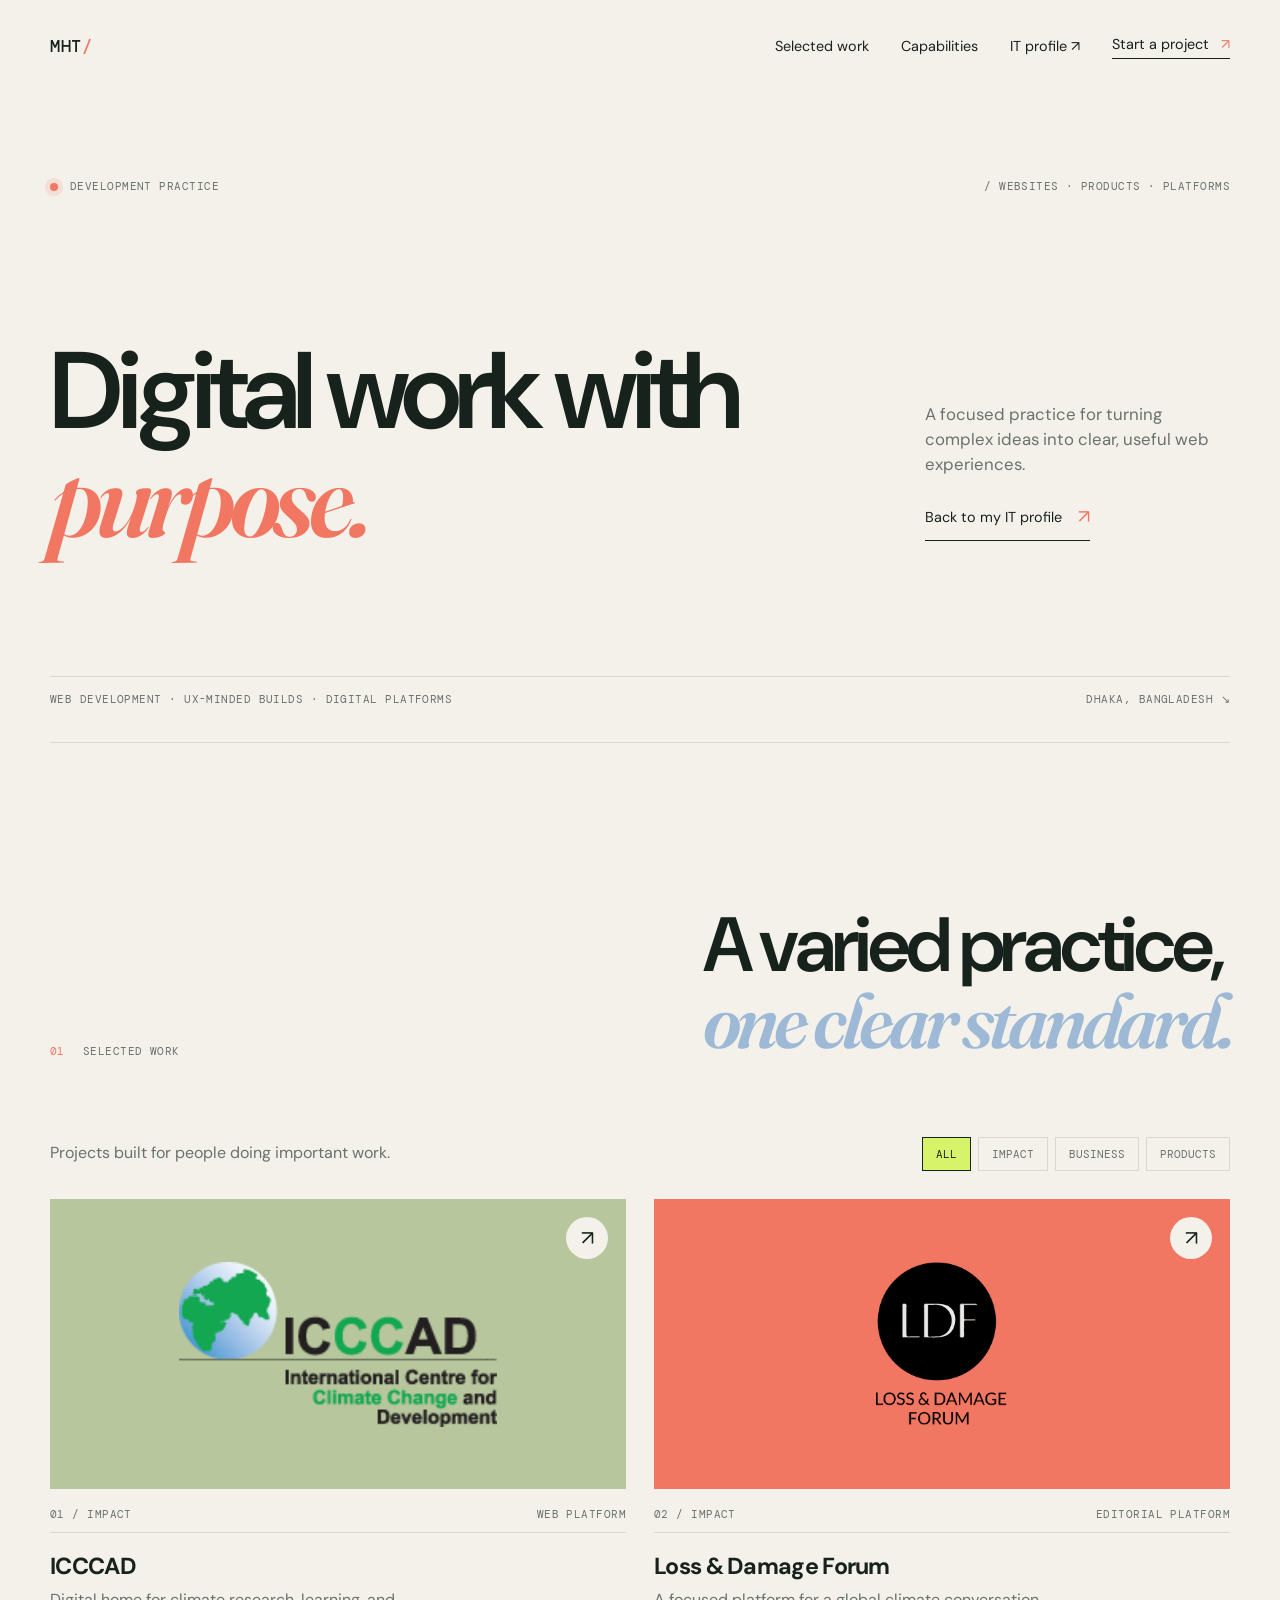
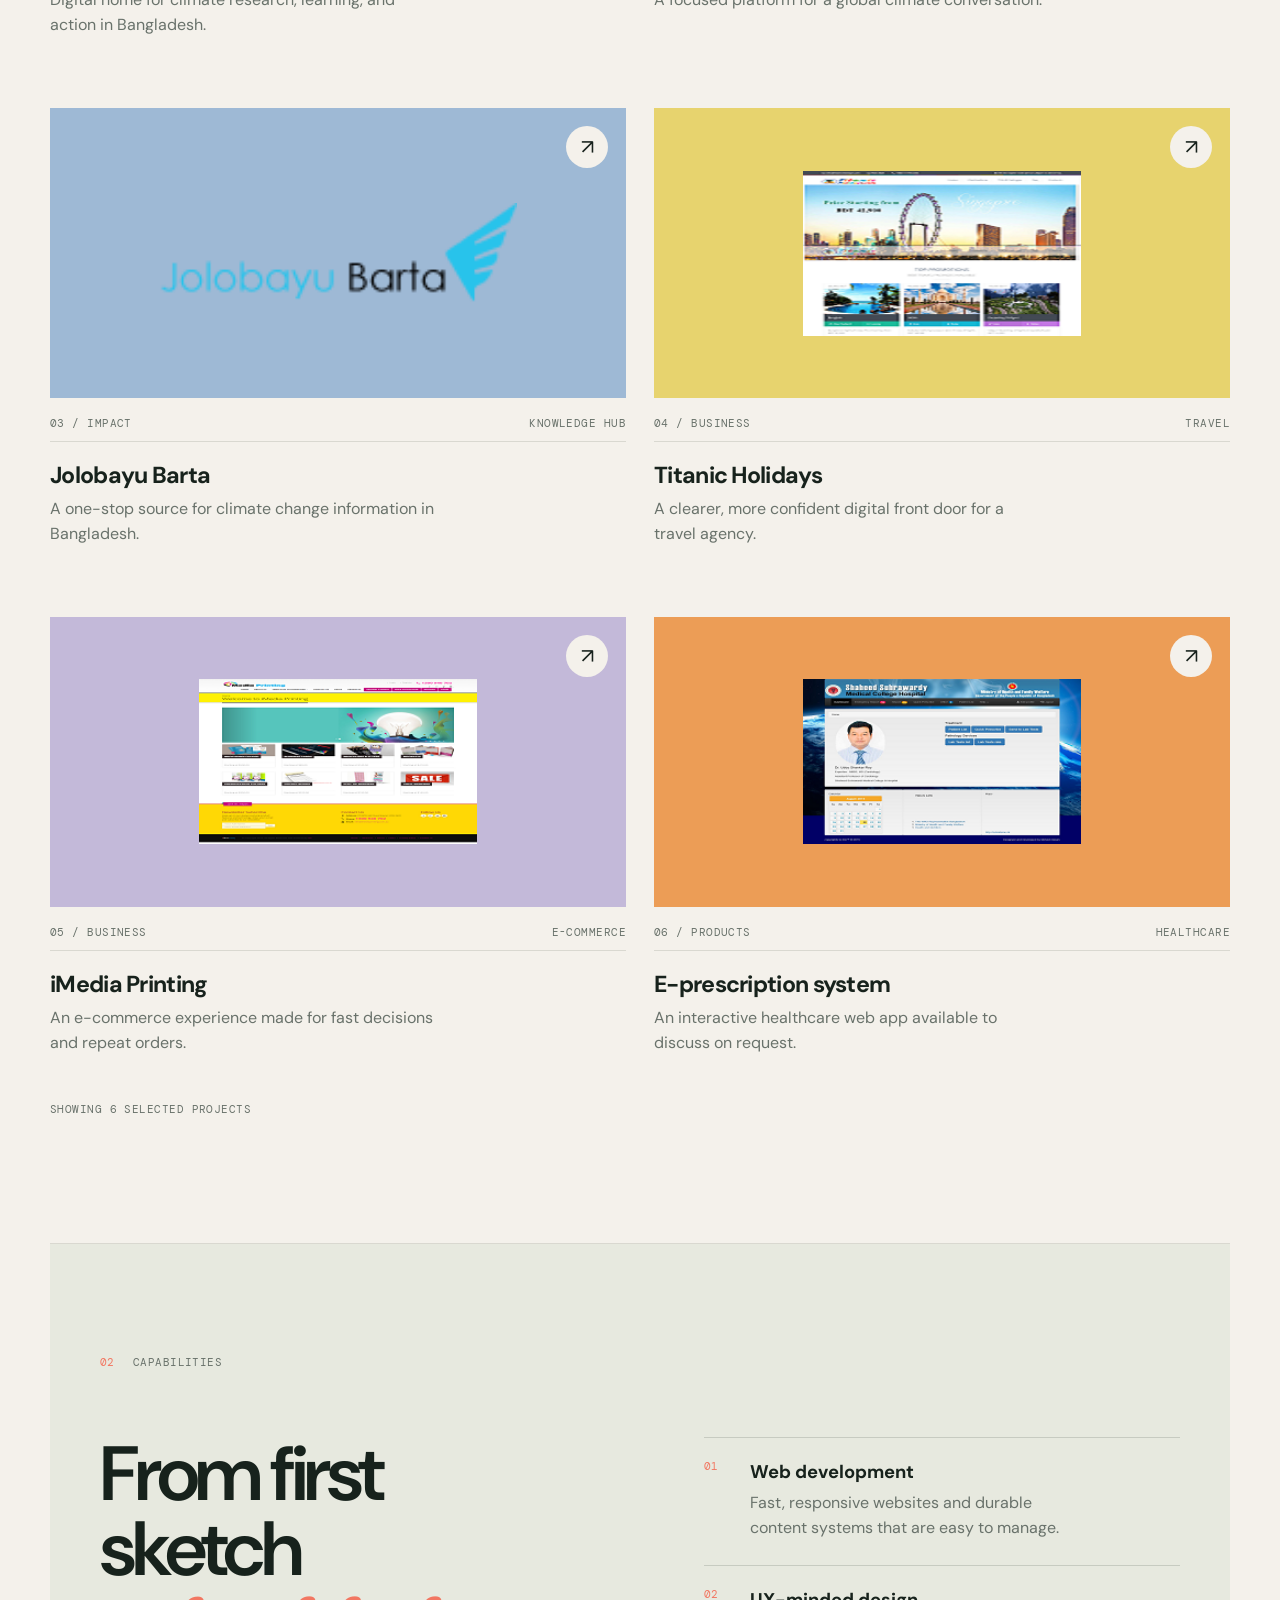
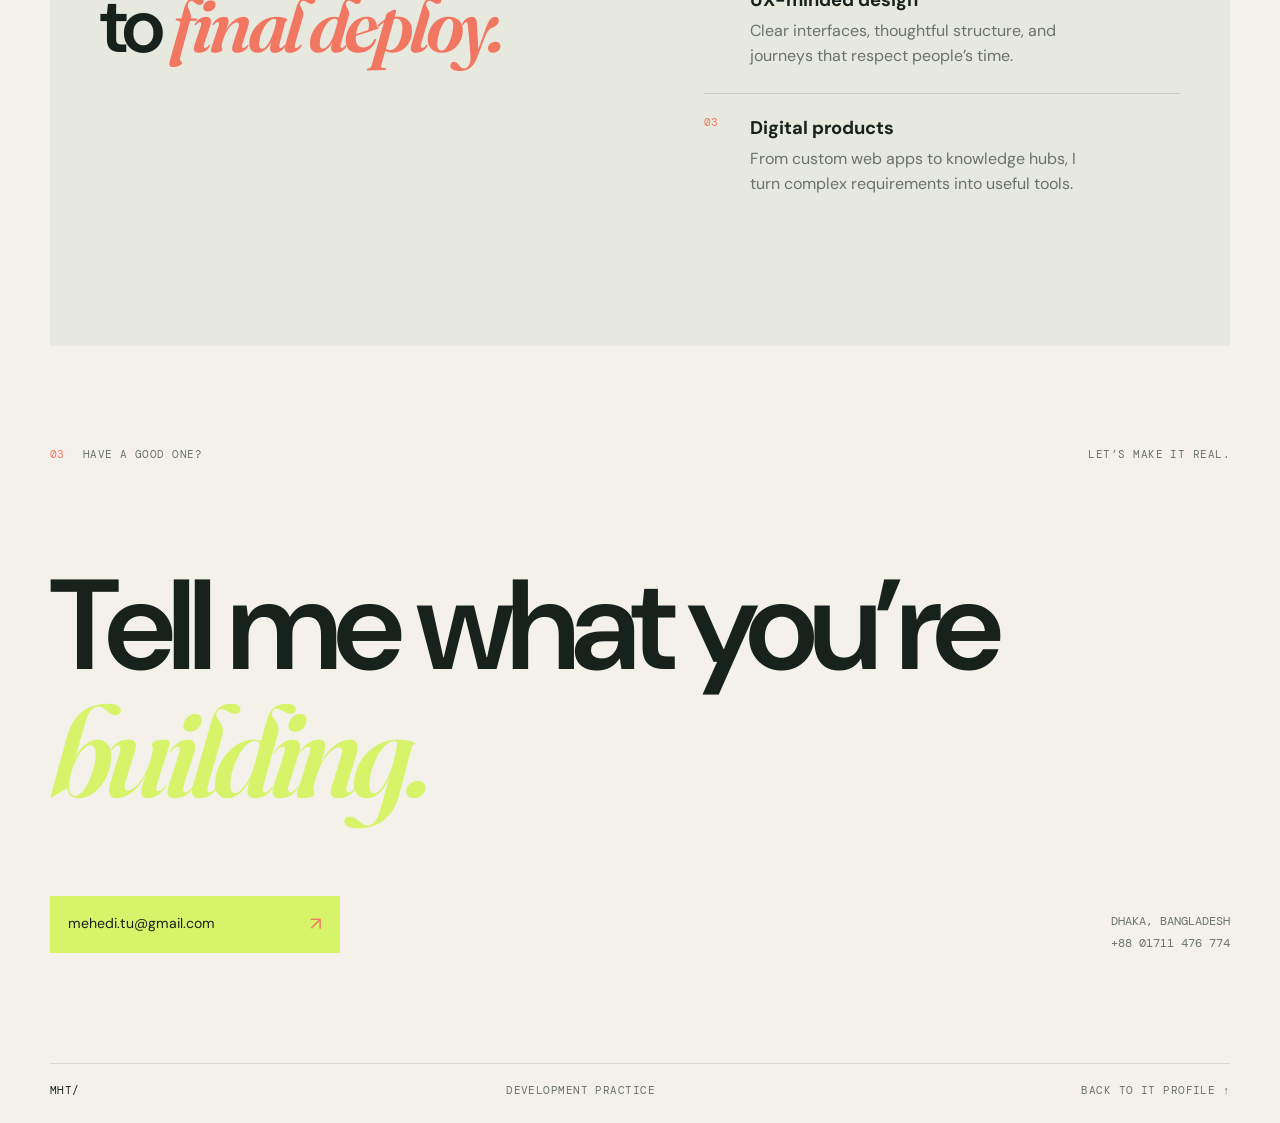
==== dev/index.html @ 6ed0f149 "site updated" ====
<!doctype html>
<html lang="en">
<head>
  <meta charset="utf-8">
  <meta name="viewport" content="width=device-width, initial-scale=1">
  <meta name="description" content="Mehedi Hasan Tuhin's development practice: websites, digital products, and web platforms.">
  <title>Development Practice | Mehedi Hasan Tuhin</title>
  <link rel="preconnect" href="https://fonts.googleapis.com">
  <link rel="preconnect" href="https://fonts.gstatic.com" crossorigin>
  <link href="https://fonts.googleapis.com/css2?family=DM+Mono:wght@400;500&family=DM+Sans:wght@400;500;700&family=Fraunces:opsz,wght@9..144,600;9..144,700&display=swap" rel="stylesheet">
  <link rel="stylesheet" href="../css/style.css">
</head>
<body>
  <header class="site-header">
    <a class="brand" href="../" aria-label="Back to Mehedi Hasan Tuhin home">MHT<span>/</span></a>
    <button class="menu-toggle" type="button" aria-expanded="false" aria-controls="site-nav"><span class="menu-toggle-label">Menu</span><span class="menu-icon" aria-hidden="true"><i></i><i></i></span></button>
    <nav class="site-nav" id="site-nav" aria-label="Development navigation"><a href="#work">Selected work</a><a href="#services">Capabilities</a><a href="../">IT profile <span aria-hidden="true">↗</span></a><a class="nav-contact" href="#contact">Start a project <span aria-hidden="true">↗</span></a></nav>
  </header>
  <main id="top">
    <section class="hero section-shell" aria-labelledby="hero-title"><div class="hero-kicker"><span class="pulse"></span> Development practice <span class="mono">/ websites · products · platforms</span></div><div class="hero-grid"><h1 id="hero-title">Digital work with <em>purpose.</em></h1><div class="hero-aside"><p>A focused practice for turning complex ideas into clear, useful web experiences.</p><a class="text-link" href="../">Back to my IT profile <span aria-hidden="true">↗</span></a></div></div><div class="hero-footer"><p>Web development · UX-minded builds · Digital platforms</p><p class="mono">Dhaka, Bangladesh <span aria-hidden="true">↘</span></p></div></section>
    <section class="work section-shell" id="work" aria-labelledby="work-title"><div class="section-heading"><div class="section-label"><span>01</span> Selected work</div><h2 id="work-title">A varied practice,<br><em>one clear standard.</em></h2></div><div class="work-toolbar" aria-label="Filter projects"><p>Projects built for people doing important work.</p><div class="filter-list" role="group" aria-label="Project categories"><button class="filter-button is-active" type="button" data-filter="all">All</button><button class="filter-button" type="button" data-filter="impact">Impact</button><button class="filter-button" type="button" data-filter="business">Business</button><button class="filter-button" type="button" data-filter="product">Products</button></div></div><div class="project-grid">
      <article class="project-card" data-category="impact"><a class="project-image image-sage" href="http://www.icccad.net" target="_blank" rel="noreferrer"><img src="../images/portfolio/ICCCAD.png" alt="ICCCAD logo"><span class="project-arrow" aria-hidden="true">↗</span></a><div class="project-meta"><span>01 / Impact</span><span>Web platform</span></div><h3>ICCCAD</h3><p>Digital home for climate research, learning, and action in Bangladesh.</p></article>
      <article class="project-card" data-category="impact"><a class="project-image image-coral" href="http://lossanddamageforum.org/" target="_blank" rel="noreferrer"><img src="../images/portfolio/lnd-Initials-Logo-s.png" alt="Loss and Damage Forum logo"><span class="project-arrow" aria-hidden="true">↗</span></a><div class="project-meta"><span>02 / Impact</span><span>Editorial platform</span></div><h3>Loss &amp; Damage Forum</h3><p>A focused platform for a global climate conversation.</p></article>
      <article class="project-card" data-category="impact"><a class="project-image image-blue" href="http://jbarta.icccad.net" target="_blank" rel="noreferrer"><img src="../images/portfolio/jbarta.png" alt="Jolobayu Barta logo"><span class="project-arrow" aria-hidden="true">↗</span></a><div class="project-meta"><span>03 / Impact</span><span>Knowledge hub</span></div><h3>Jolobayu Barta</h3><p>A one-stop source for climate change information in Bangladesh.</p></article>
      <article class="project-card" data-category="business"><a class="project-image image-yellow" href="http://www.titanicholidays.com" target="_blank" rel="noreferrer"><img src="../images/portfolio/titanic-web.png" alt="Titanic Holidays website preview"><span class="project-arrow" aria-hidden="true">↗</span></a><div class="project-meta"><span>04 / Business</span><span>Travel</span></div><h3>Titanic Holidays</h3><p>A clearer, more confident digital front door for a travel agency.</p></article>
      <article class="project-card" data-category="business"><a class="project-image image-lilac" href="http://www.imediaprinting.com.au" target="_blank" rel="noreferrer"><img src="../images/portfolio/imediaprinting.png" alt="iMedia Printing logo"><span class="project-arrow" aria-hidden="true">↗</span></a><div class="project-meta"><span>05 / Business</span><span>E-commerce</span></div><h3>iMedia Printing</h3><p>An e-commerce experience made for fast decisions and repeat orders.</p></article>
      <article class="project-card" data-category="product"><a class="project-image image-orange" href="mailto:mehedi.tu@gmail.com?subject=E-prescription%20system%20enquiry"><img src="../images/portfolio/eprescrip.png" alt="E-prescription system graphic"><span class="project-arrow" aria-hidden="true">↗</span></a><div class="project-meta"><span>06 / Products</span><span>Healthcare</span></div><h3>E-prescription system</h3><p>An interactive healthcare web app available to discuss on request.</p></article>
    </div><p class="project-count" aria-live="polite">Showing <span id="visible-count">6</span> selected projects</p></section>
    <section class="services section-shell" id="services" aria-labelledby="services-title"><div class="section-label"><span>02</span> Capabilities</div><div class="services-grid"><h2 id="services-title">From first sketch<br>to <em>final deploy.</em></h2><div class="service-list"><div class="service-item"><span>01</span><h3>Web development</h3><p>Fast, responsive websites and durable content systems that are easy to manage.</p></div><div class="service-item"><span>02</span><h3>UX-minded design</h3><p>Clear interfaces, thoughtful structure, and journeys that respect people’s time.</p></div><div class="service-item"><span>03</span><h3>Digital products</h3><p>From custom web apps to knowledge hubs, I turn complex requirements into useful tools.</p></div></div></div></section>
    <section class="contact section-shell" id="contact" aria-labelledby="contact-title"><div class="contact-top"><span class="section-label"><span>03</span> Have a good one?</span><span class="mono">Let’s make it real.</span></div><h2 id="contact-title">Tell me what you’re<br><em>building.</em></h2><div class="contact-bottom"><a class="button button-light" href="mailto:mehedi.tu@gmail.com?subject=Project%20enquiry">mehedi.tu@gmail.com <span aria-hidden="true">↗</span></a><div class="contact-details"><span>Dhaka, Bangladesh</span><a href="tel:+8801711476774">+88 01711 476 774</a></div></div></section>
  </main>
  <footer class="site-footer section-shell"><span>MHT/</span><span>Development practice</span><a href="../">Back to IT profile ↑</a></footer>
  <script src="../js/main.js"></script>
</body>
</html>
---- css/style.css ----
:root {
  --ink: #17221c;
  --paper: #f4f1eb;
  --muted: #69726b;
  --line: #d9d8d0;
  --lime: #d7f36a;
  --coral: #f27762;
  --blue: #9eb9d5;
  --yellow: #e7d36e;
  --lilac: #c3b9d9;
  --orange: #ec9d56;
  --serif: "Fraunces", Georgia, serif;
  --sans: "DM Sans", sans-serif;
  --mono: "DM Mono", monospace;
}
* { box-sizing: border-box; }
html { scroll-behavior: smooth; }
body { margin: 0; background: var(--paper); color: var(--ink); font-family: var(--sans); font-size: 16px; line-height: 1.55; }
body, button, a { -webkit-font-smoothing: antialiased; }
a { color: inherit; text-decoration: none; }
button { border: 0; font: inherit; cursor: pointer; }
img { display: block; max-width: 100%; }
.section-shell, .site-header { width: min(1180px, calc(100% - 64px)); margin-inline: auto; }
.site-header { display: flex; align-items: center; justify-content: space-between; min-height: 92px; }
.brand { font-family: var(--mono); font-size: 1.05rem; font-weight: 500; letter-spacing: .04em; }
.brand span { color: var(--coral); }
.site-nav { display: flex; align-items: center; gap: 32px; font-size: .9rem; }
.site-nav a { transition: color .2s ease; }
.site-nav a:hover, .site-nav a:focus-visible { color: var(--coral); }
.nav-contact { border-bottom: 1px solid var(--ink); padding-bottom: 3px; }
.nav-contact span { color: var(--coral); margin-left: 8px; }
.menu-toggle { display: none; background: transparent; color: var(--ink); }
.hero { padding: 86px 0 34px; min-height: 650px; display: flex; flex-direction: column; justify-content: space-between; }
.hero-kicker, .section-label, .project-meta, .hero-footer, .contact-top, .site-footer, .project-count { font-family: var(--mono); font-size: .7rem; letter-spacing: .04em; text-transform: uppercase; }
.hero-kicker { display: flex; align-items: center; gap: 12px; color: var(--muted); }
.hero-kicker .mono { margin-left: auto; }
.pulse { width: 8px; height: 8px; border-radius: 50%; background: var(--coral); box-shadow: 0 0 0 5px rgba(242,119,98,.15); }
.hero-grid { display: grid; grid-template-columns: minmax(0, 1.65fr) minmax(220px, .65fr); gap: 8vw; align-items: end; margin: 70px 0 50px; }
h1, h2, h3, p { margin-top: 0; }
h1, h2 { font-weight: 600; letter-spacing: -.055em; line-height: .98; }
h1 { margin-bottom: 0; font-size: clamp(4rem, 8.5vw, 8.2rem); }
h2 { font-size: clamp(3rem, 6vw, 6rem); }
em { color: var(--coral); font-family: var(--serif); font-style: italic; font-weight: 600; letter-spacing: -.06em; }
.hero-aside { max-width: 295px; padding-bottom: 12px; }
.hero-aside p { color: var(--muted); font-size: 1.05rem; line-height: 1.5; }
.text-link { display: inline-flex; align-items: center; gap: 16px; border-bottom: 1px solid var(--ink); padding: 8px 0; font-size: .9rem; }
.text-link span { color: var(--coral); font-size: 1.2rem; }
.hero-footer { display: flex; justify-content: space-between; border-top: 1px solid var(--line); padding-top: 14px; color: var(--muted); }
.hero-footer p { margin-bottom: 0; }
.mono { font-family: var(--mono); }
.intro, .work, .services { border-top: 1px solid var(--line); padding: 110px 0 125px; }
.section-label { display: flex; gap: 18px; color: var(--muted); }
.section-label span { color: var(--coral); }
.intro-grid { display: grid; grid-template-columns: 1.3fr .7fr; gap: 10vw; margin-top: 70px; }
.intro h2, .services h2 { max-width: 700px; margin-bottom: 0; }
.intro h2 span { color: var(--blue); font-family: var(--serif); font-style: italic; }
.intro-copy { padding-top: 6px; max-width: 340px; color: var(--muted); }
.intro-copy p { margin-bottom: 22px; }
.button { display: inline-flex; align-items: center; justify-content: space-between; gap: 30px; padding: 14px 18px; font-size: .88rem; transition: transform .2s ease, background .2s ease; }
.button:hover, .button:focus-visible { transform: translateY(-3px); }
.button span { font-size: 1.15rem; }
.button-dark { margin-top: 16px; background: var(--ink); color: var(--paper); }
.button-dark span, .button-light span { color: var(--coral); }
.section-heading { display: flex; justify-content: space-between; align-items: end; gap: 30px; }
.section-heading h2 { margin: 55px 0 0; }
.section-heading em { color: var(--blue); }
.work-toolbar { display: flex; justify-content: space-between; align-items: center; gap: 30px; margin: 76px 0 28px; color: var(--muted); }
.work-toolbar p { margin: 0; }
.filter-list { display: flex; gap: 7px; flex-wrap: wrap; }
.filter-button { padding: 8px 13px; background: transparent; border: 1px solid var(--line); color: var(--muted); font-family: var(--mono); font-size: .67rem; text-transform: uppercase; }
.filter-button:hover, .filter-button:focus-visible, .filter-button.is-active { border-color: var(--ink); color: var(--ink); background: var(--lime); }
.project-grid { display: grid; grid-template-columns: repeat(2, 1fr); gap: 70px 28px; }
.project-card { min-width: 0; }
.project-image { position: relative; display: grid; place-items: center; min-height: 290px; overflow: hidden; }
.project-image img { width: 62%; max-height: 165px; object-fit: contain; transition: transform .5s cubic-bezier(.2,.8,.2,1); }
.project-image:hover img, .project-image:focus-visible img { transform: scale(1.07); }
.image-sage { background: #b7c69d; }.image-coral { background: var(--coral); }.image-blue { background: var(--blue); }.image-yellow { background: var(--yellow); }.image-lilac { background: var(--lilac); }.image-orange { background: var(--orange); }
.project-arrow { position: absolute; top: 18px; right: 18px; display: grid; place-items: center; width: 42px; height: 42px; background: var(--paper); border-radius: 50%; font-size: 1.3rem; }
.project-meta { display: flex; justify-content: space-between; gap: 20px; border-bottom: 1px solid var(--line); margin-top: 17px; padding-bottom: 9px; color: var(--muted); }
.project-card h3 { margin: 16px 0 3px; font-size: 1.45rem; letter-spacing: -.03em; }
.project-card p { max-width: 390px; margin-bottom: 0; color: var(--muted); }
.project-count { margin: 45px 0 0; color: var(--muted); }
.services { background: #e7e9df; max-width: 100%; padding-inline: max(32px, calc((100% - 1180px) / 2)); }
.services-grid { display: grid; grid-template-columns: 1fr 1fr; gap: 10vw; margin-top: 65px; }
.services h2 em { color: var(--coral); }
.service-item { display: grid; grid-template-columns: 34px 1fr; column-gap: 12px; border-top: 1px solid #c7cbc1; padding: 20px 0 24px; }
.service-item span { color: var(--coral); font-family: var(--mono); font-size: .7rem; }
.service-item h3 { margin: 0 0 5px; font-size: 1.15rem; }
.service-item p { grid-column: 2; max-width: 330px; margin: 0; color: var(--muted); }
.contact { padding: 100px 0 110px; }
.contact-top { display: flex; justify-content: space-between; color: var(--muted); }
.contact h2 { margin: 100px 0 80px; font-size: clamp(4rem, 10vw, 9.6rem); }
.contact h2 em { color: var(--lime); }
.contact-bottom { display: flex; justify-content: space-between; align-items: end; gap: 30px; }
.button-light { min-width: 290px; background: var(--lime); }
.contact-details { display: flex; flex-direction: column; align-items: end; gap: 4px; color: var(--muted); font-family: var(--mono); font-size: .72rem; text-transform: uppercase; }
.contact-details a:hover { color: var(--coral); }
.site-footer { display: flex; justify-content: space-between; border-top: 1px solid var(--line); padding: 18px 0 24px; color: var(--muted); }
.site-footer span:first-child { color: var(--ink); }
.site-footer a:hover { color: var(--coral); }
@media (max-width: 760px) {
  .section-shell, .site-header { width: min(100% - 40px, 1180px); }
  .site-header { min-height: 74px; }
  .menu-toggle { display: flex; align-items: center; gap: 10px; padding: 8px 0; font-family: var(--mono); font-size: .7rem; text-transform: uppercase; }
  .menu-icon { display: flex; flex-direction: column; gap: 5px; width: 22px; }
  .menu-icon i { display: block; height: 1px; background: var(--ink); }
  .site-nav { position: absolute; z-index: 2; top: 74px; right: 20px; left: 20px; display: none; flex-direction: column; align-items: stretch; gap: 0; padding: 12px 20px 20px; background: var(--ink); color: var(--paper); }
  .site-nav.is-open { display: flex; }
  .site-nav a { padding: 12px 0; border-bottom: 1px solid rgba(244,241,235,.2); }
  .site-nav .nav-contact { border-bottom: 0; }
  .hero { min-height: 650px; padding: 70px 0 28px; }
  .hero-kicker { align-items: flex-start; line-height: 1.4; }
  .hero-kicker .mono { display: none; }
  .hero-grid, .intro-grid, .services-grid { grid-template-columns: 1fr; gap: 35px; }
  .hero-grid { margin: 70px 0 45px; }
  h1 { font-size: clamp(3.8rem, 17vw, 6rem); }
  .hero-aside { max-width: 290px; margin-left: auto; }
  .hero-footer { gap: 20px; line-height: 1.4; }
  .hero-footer p:first-child { max-width: 190px; }
  .intro, .work, .services { padding: 75px 0 85px; }
  .intro-grid, .services-grid { margin-top: 45px; }
  .intro h2, .services h2 { font-size: 3.2rem; }
  .section-heading { display: block; }
  .section-heading h2 { margin-top: 45px; }
  .work-toolbar { display: block; margin: 50px 0 25px; }
  .filter-list { margin-top: 22px; }
  .project-grid { grid-template-columns: 1fr; gap: 55px; }
  .project-image { min-height: 250px; }
  .services { padding-inline: 20px; }
  .contact { padding: 75px 0 85px; }
  .contact h2 { margin: 75px 0 55px; font-size: 4rem; }
  .contact-bottom { display: block; }
  .button-light { min-width: 0; width: 100%; }
  .contact-details { align-items: start; margin-top: 28px; }
  .site-footer { gap: 14px; flex-wrap: wrap; font-size: .62rem; }
}
:focus-visible { outline: 2px solid var(--coral); outline-offset: 4px; }
@media (prefers-reduced-motion: reduce) { *, *::before, *::after { scroll-behavior: auto !important; transition-duration: .01ms !important; animation-duration: .01ms !important; } }
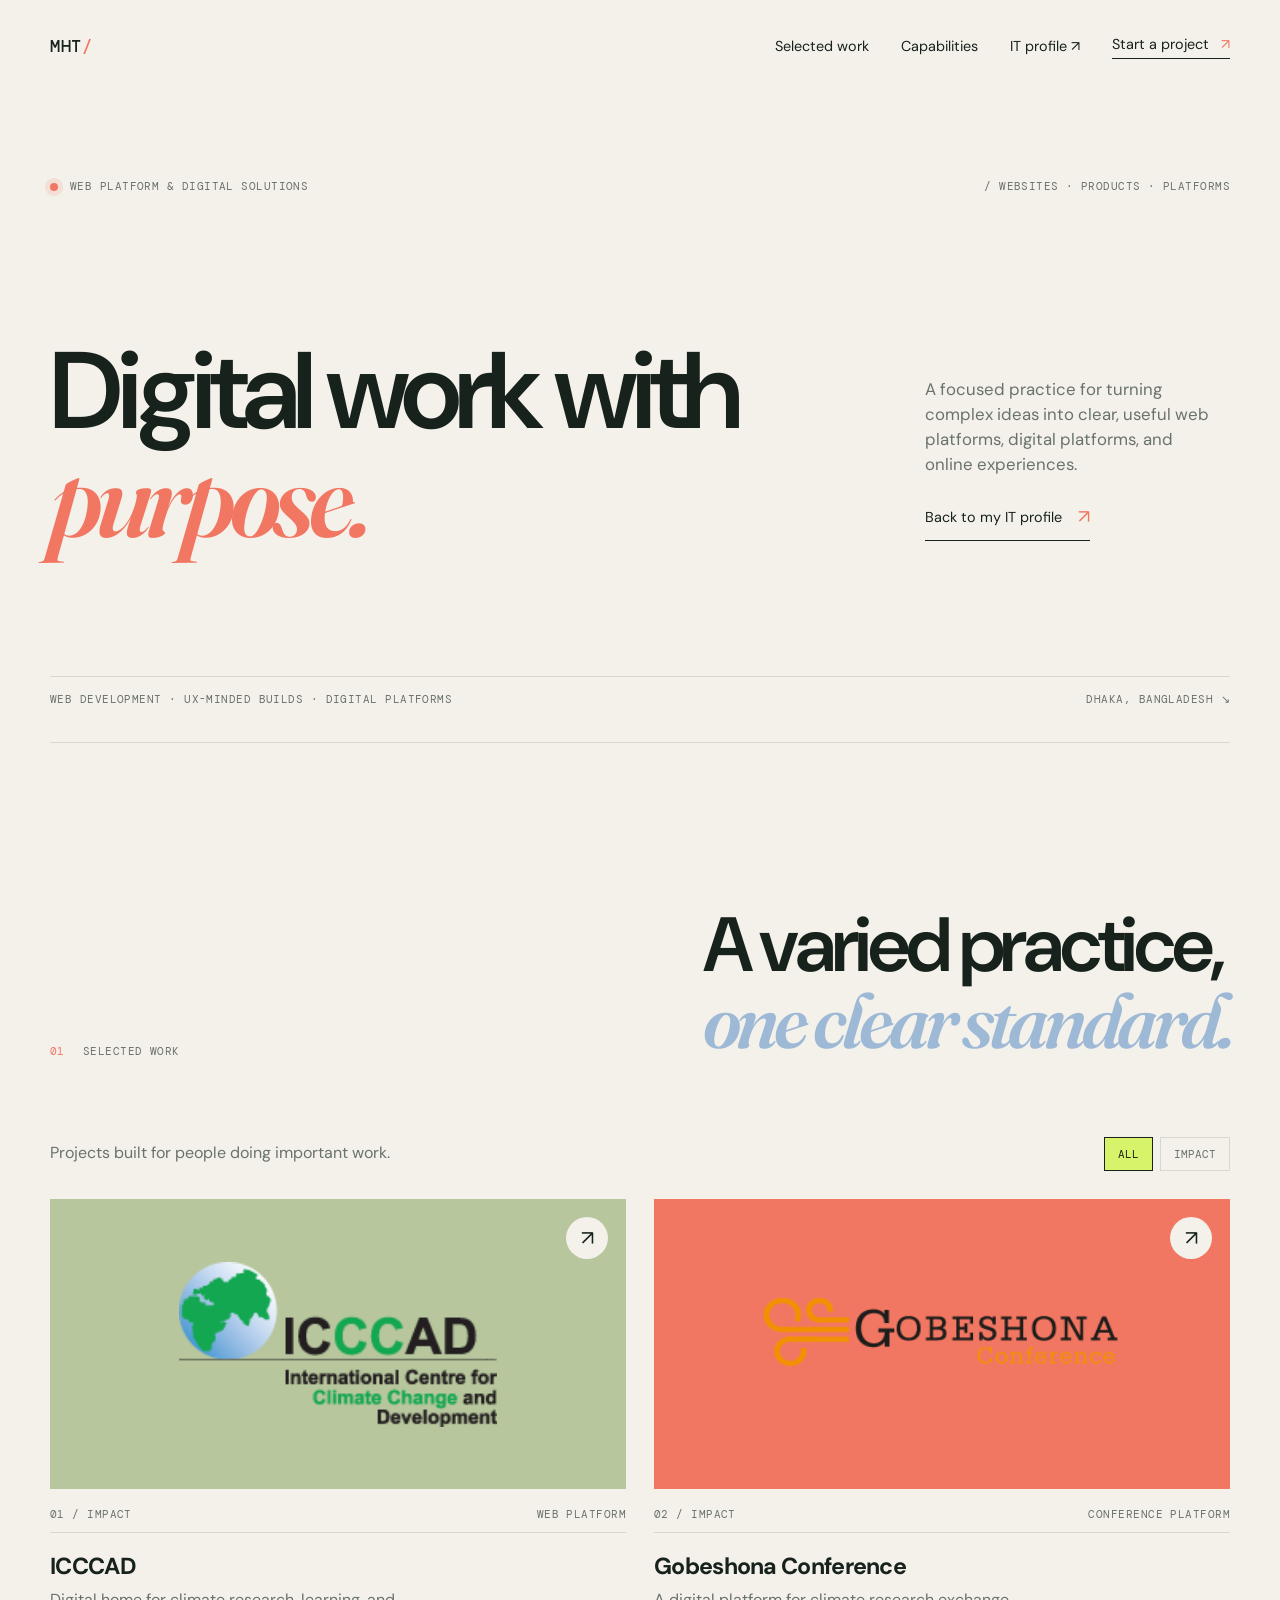
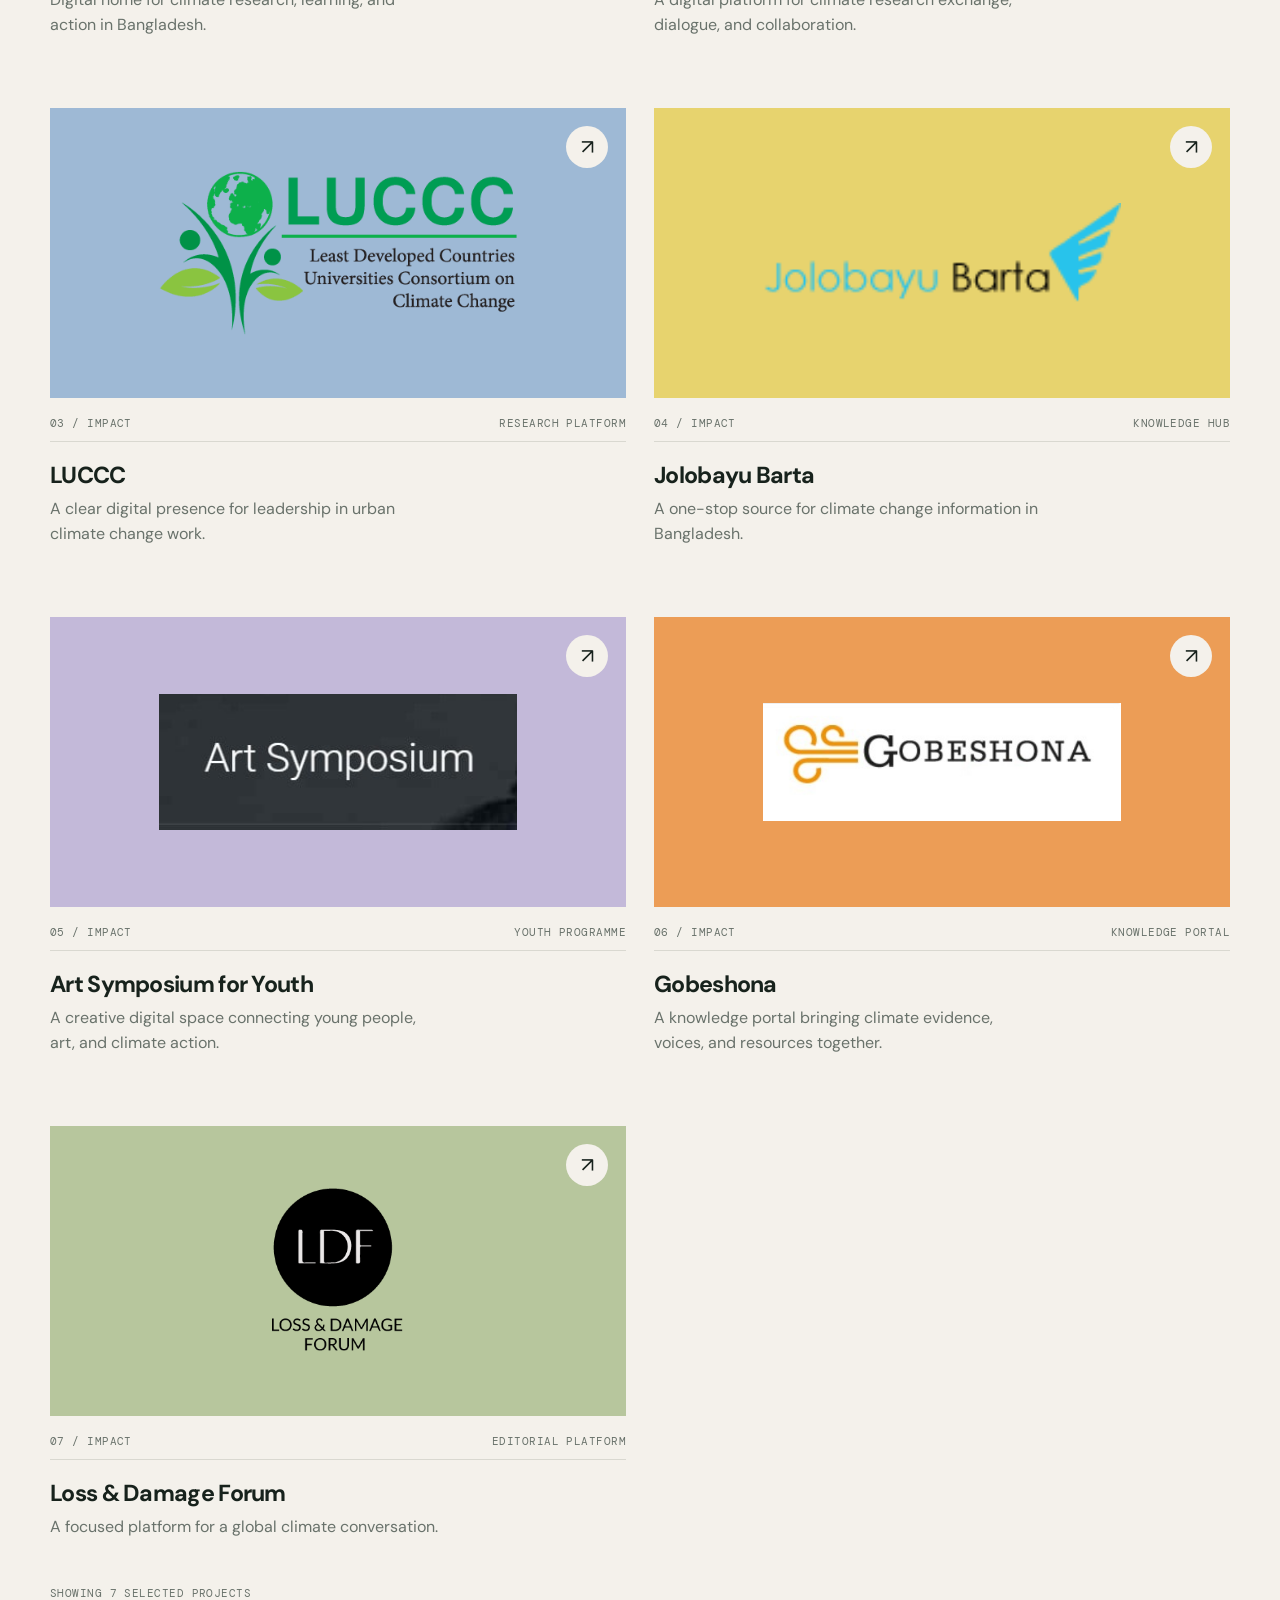
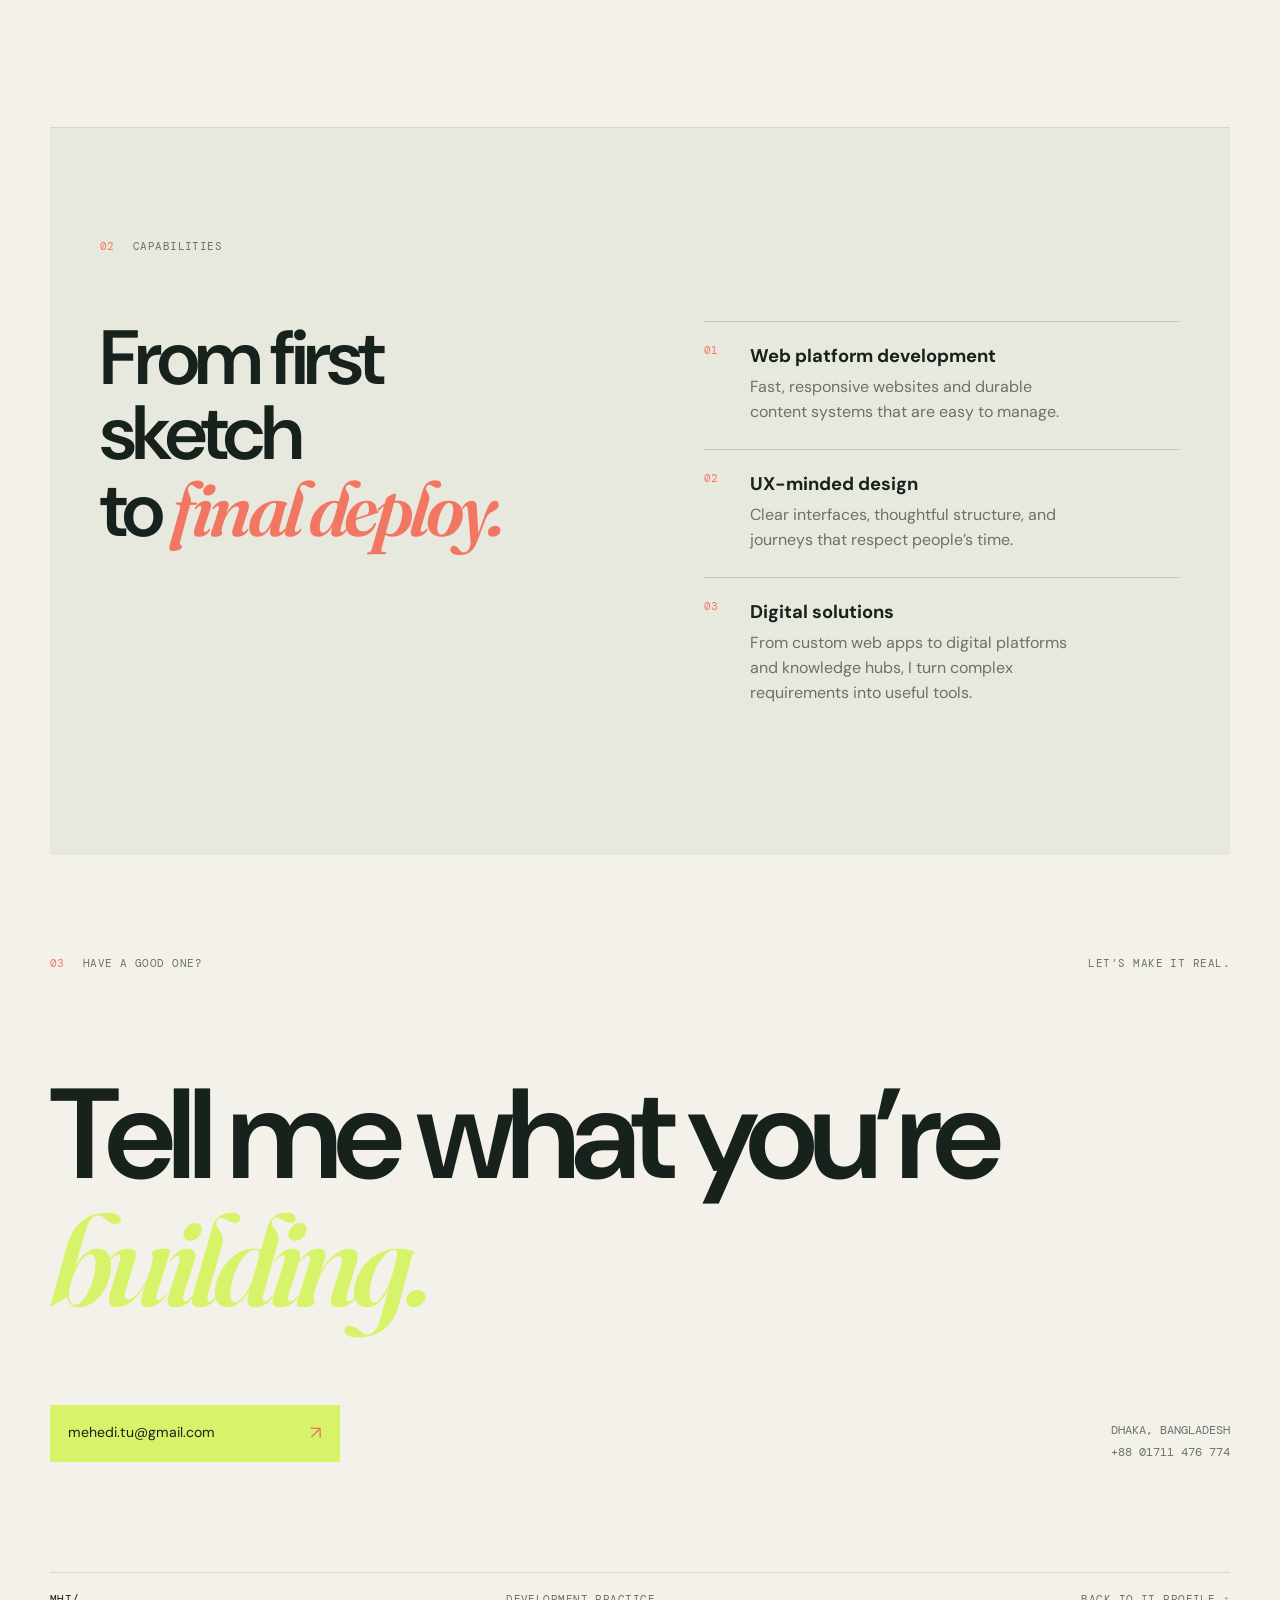
==== commit c4b2bcc5: "Improve specialist positioning and SEO" ====
--- a/dev/index.html
+++ b/dev/index.html
@@ -3,8 +3,18 @@
 <head>
   <meta charset="utf-8">
   <meta name="viewport" content="width=device-width, initial-scale=1">
-  <meta name="description" content="Mehedi Hasan Tuhin's development practice: websites, digital products, and web platforms.">
-  <title>Development Practice | Mehedi Hasan Tuhin</title>
+  <meta name="description" content="Mehedi Hasan Tuhin's web platform and digital solutions practice: websites, digital platforms, knowledge portals, and useful products.">
+  <meta name="author" content="Mehedi Hasan Tuhin">
+  <meta name="keywords" content="web platform specialist, digital platform specialist, digital solutions, website development, Bangladesh">
+  <link rel="canonical" href="https://tuhinitsme.github.io/dev/">
+  <meta property="og:type" content="website">
+  <meta property="og:title" content="Web Platforms &amp; Digital Solutions | Mehedi Hasan Tuhin">
+  <meta property="og:description" content="Web platforms, digital platforms, knowledge portals, and practical digital solutions built with purpose.">
+  <meta property="og:url" content="https://tuhinitsme.github.io/dev/">
+  <meta property="og:image" content="https://tuhinitsme.github.io/images/portfolio/ICCCAD.png">
+  <meta name="twitter:card" content="summary_large_image">
+  <title>Web Platforms &amp; Digital Solutions | Mehedi Hasan Tuhin</title>
+  <script type="application/ld+json">{"@context":"https://schema.org","@type":"ProfessionalService","name":"Mehedi Hasan Tuhin Development Practice","url":"https://tuhinitsme.github.io/dev/","description":"Web platform, digital platform, website development, and digital solutions practice.","areaServed":"Bangladesh","provider":{"@type":"Person","name":"Mehedi Hasan Tuhin","url":"https://tuhinitsme.github.io/"},"serviceType":["Web platform development","Digital platform development","Digital solutions","Website development"]}</script>
   <link rel="preconnect" href="https://fonts.googleapis.com">
   <link rel="preconnect" href="https://fonts.gstatic.com" crossorigin>
   <link href="https://fonts.googleapis.com/css2?family=DM+Mono:wght@400;500&family=DM+Sans:wght@400;500;700&family=Fraunces:opsz,wght@9..144,600;9..144,700&display=swap" rel="stylesheet">
@@ -17,16 +27,17 @@
     <nav class="site-nav" id="site-nav" aria-label="Development navigation"><a href="#work">Selected work</a><a href="#services">Capabilities</a><a href="../">IT profile <span aria-hidden="true">↗</span></a><a class="nav-contact" href="#contact">Start a project <span aria-hidden="true">↗</span></a></nav>
   </header>
   <main id="top">
-    <section class="hero section-shell" aria-labelledby="hero-title"><div class="hero-kicker"><span class="pulse"></span> Development practice <span class="mono">/ websites · products · platforms</span></div><div class="hero-grid"><h1 id="hero-title">Digital work with <em>purpose.</em></h1><div class="hero-aside"><p>A focused practice for turning complex ideas into clear, useful web experiences.</p><a class="text-link" href="../">Back to my IT profile <span aria-hidden="true">↗</span></a></div></div><div class="hero-footer"><p>Web development · UX-minded builds · Digital platforms</p><p class="mono">Dhaka, Bangladesh <span aria-hidden="true">↘</span></p></div></section>
-    <section class="work section-shell" id="work" aria-labelledby="work-title"><div class="section-heading"><div class="section-label"><span>01</span> Selected work</div><h2 id="work-title">A varied practice,<br><em>one clear standard.</em></h2></div><div class="work-toolbar" aria-label="Filter projects"><p>Projects built for people doing important work.</p><div class="filter-list" role="group" aria-label="Project categories"><button class="filter-button is-active" type="button" data-filter="all">All</button><button class="filter-button" type="button" data-filter="impact">Impact</button><button class="filter-button" type="button" data-filter="business">Business</button><button class="filter-button" type="button" data-filter="product">Products</button></div></div><div class="project-grid">
-      <article class="project-card" data-category="impact"><a class="project-image image-sage" href="http://www.icccad.net" target="_blank" rel="noreferrer"><img src="../images/portfolio/ICCCAD.png" alt="ICCCAD logo"><span class="project-arrow" aria-hidden="true">↗</span></a><div class="project-meta"><span>01 / Impact</span><span>Web platform</span></div><h3>ICCCAD</h3><p>Digital home for climate research, learning, and action in Bangladesh.</p></article>
-      <article class="project-card" data-category="impact"><a class="project-image image-coral" href="http://lossanddamageforum.org/" target="_blank" rel="noreferrer"><img src="../images/portfolio/lnd-Initials-Logo-s.png" alt="Loss and Damage Forum logo"><span class="project-arrow" aria-hidden="true">↗</span></a><div class="project-meta"><span>02 / Impact</span><span>Editorial platform</span></div><h3>Loss &amp; Damage Forum</h3><p>A focused platform for a global climate conversation.</p></article>
-      <article class="project-card" data-category="impact"><a class="project-image image-blue" href="http://jbarta.icccad.net" target="_blank" rel="noreferrer"><img src="../images/portfolio/jbarta.png" alt="Jolobayu Barta logo"><span class="project-arrow" aria-hidden="true">↗</span></a><div class="project-meta"><span>03 / Impact</span><span>Knowledge hub</span></div><h3>Jolobayu Barta</h3><p>A one-stop source for climate change information in Bangladesh.</p></article>
-      <article class="project-card" data-category="business"><a class="project-image image-yellow" href="http://www.titanicholidays.com" target="_blank" rel="noreferrer"><img src="../images/portfolio/titanic-web.png" alt="Titanic Holidays website preview"><span class="project-arrow" aria-hidden="true">↗</span></a><div class="project-meta"><span>04 / Business</span><span>Travel</span></div><h3>Titanic Holidays</h3><p>A clearer, more confident digital front door for a travel agency.</p></article>
-      <article class="project-card" data-category="business"><a class="project-image image-lilac" href="http://www.imediaprinting.com.au" target="_blank" rel="noreferrer"><img src="../images/portfolio/imediaprinting.png" alt="iMedia Printing logo"><span class="project-arrow" aria-hidden="true">↗</span></a><div class="project-meta"><span>05 / Business</span><span>E-commerce</span></div><h3>iMedia Printing</h3><p>An e-commerce experience made for fast decisions and repeat orders.</p></article>
-      <article class="project-card" data-category="product"><a class="project-image image-orange" href="mailto:mehedi.tu@gmail.com?subject=E-prescription%20system%20enquiry"><img src="../images/portfolio/eprescrip.png" alt="E-prescription system graphic"><span class="project-arrow" aria-hidden="true">↗</span></a><div class="project-meta"><span>06 / Products</span><span>Healthcare</span></div><h3>E-prescription system</h3><p>An interactive healthcare web app available to discuss on request.</p></article>
-    </div><p class="project-count" aria-live="polite">Showing <span id="visible-count">6</span> selected projects</p></section>
-    <section class="services section-shell" id="services" aria-labelledby="services-title"><div class="section-label"><span>02</span> Capabilities</div><div class="services-grid"><h2 id="services-title">From first sketch<br>to <em>final deploy.</em></h2><div class="service-list"><div class="service-item"><span>01</span><h3>Web development</h3><p>Fast, responsive websites and durable content systems that are easy to manage.</p></div><div class="service-item"><span>02</span><h3>UX-minded design</h3><p>Clear interfaces, thoughtful structure, and journeys that respect people’s time.</p></div><div class="service-item"><span>03</span><h3>Digital products</h3><p>From custom web apps to knowledge hubs, I turn complex requirements into useful tools.</p></div></div></div></section>
+    <section class="hero section-shell" aria-labelledby="hero-title"><div class="hero-kicker"><span class="pulse"></span> Web platform &amp; digital solutions <span class="mono">/ websites · products · platforms</span></div><div class="hero-grid"><h1 id="hero-title">Digital work with <em>purpose.</em></h1><div class="hero-aside"><p>A focused practice for turning complex ideas into clear, useful web platforms, digital platforms, and online experiences.</p><a class="text-link" href="../">Back to my IT profile <span aria-hidden="true">↗</span></a></div></div><div class="hero-footer"><p>Web development · UX-minded builds · Digital platforms</p><p class="mono">Dhaka, Bangladesh <span aria-hidden="true">↘</span></p></div></section>
+    <section class="work section-shell" id="work" aria-labelledby="work-title"><div class="section-heading"><div class="section-label"><span>01</span> Selected work</div><h2 id="work-title">A varied practice,<br><em>one clear standard.</em></h2></div><div class="work-toolbar" aria-label="Filter projects"><p>Projects built for people doing important work.</p><div class="filter-list" role="group" aria-label="Project categories"><button class="filter-button is-active" type="button" data-filter="all">All</button><button class="filter-button" type="button" data-filter="impact">Impact</button></div></div><div class="project-grid">
+      <article class="project-card" data-category="impact"><a class="project-image image-sage" href="https://www.icccad.net" target="_blank" rel="noreferrer"><img src="../images/portfolio/ICCCAD.png" alt="ICCCAD logo"><span class="project-arrow" aria-hidden="true">↗</span></a><div class="project-meta"><span>01 / Impact</span><span>Web platform</span></div><h3>ICCCAD</h3><p>Digital home for climate research, learning, and action in Bangladesh.</p></article>
+      <article class="project-card" data-category="impact"><a class="project-image image-coral" href="http://conference.gobeshona.net/" target="_blank" rel="noreferrer"><img src="../images/portfolio/gobeshona-conference-logo-min.png" alt="Gobeshona conference logo"><span class="project-arrow" aria-hidden="true">↗</span></a><div class="project-meta"><span>02 / Impact</span><span>Conference platform</span></div><h3>Gobeshona Conference</h3><p>A digital platform for climate research exchange, dialogue, and collaboration.</p></article>
+      <article class="project-card" data-category="impact"><a class="project-image image-blue" href="https://luccc.org" target="_blank" rel="noreferrer"><img src="../images/portfolio/luccc-logo.png" alt="LUCCC logo"><span class="project-arrow" aria-hidden="true">↗</span></a><div class="project-meta"><span>03 / Impact</span><span>Research platform</span></div><h3>LUCCC</h3><p>A clear digital presence for leadership in urban climate change work.</p></article>
+      <article class="project-card" data-category="impact"><a class="project-image image-yellow" href="http://jbarta.icccad.net" target="_blank" rel="noreferrer"><img src="../images/portfolio/jbarta.png" alt="Jolobayu Barta logo"><span class="project-arrow" aria-hidden="true">↗</span></a><div class="project-meta"><span>04 / Impact</span><span>Knowledge hub</span></div><h3>Jolobayu Barta</h3><p>A one-stop source for climate change information in Bangladesh.</p></article>
+      <article class="project-card" data-category="impact"><a class="project-image image-lilac" href="http://art-symposium-4youth.icccad.net/" target="_blank" rel="noreferrer"><img src="../images/portfolio/youth-sym-min.jpg" alt="Art Symposium for Youth preview"><span class="project-arrow" aria-hidden="true">↗</span></a><div class="project-meta"><span>05 / Impact</span><span>Youth programme</span></div><h3>Art Symposium for Youth</h3><p>A creative digital space connecting young people, art, and climate action.</p></article>
+      <article class="project-card" data-category="impact"><a class="project-image image-orange" href="https://web.archive.org/web/20200425140823/http://gobeshona.net/" target="_blank" rel="noreferrer"><img src="../images/portfolio/gblogo.jpg" alt="Gobeshona logo"><span class="project-arrow" aria-hidden="true">↗</span></a><div class="project-meta"><span>06 / Impact</span><span>Knowledge portal</span></div><h3>Gobeshona</h3><p>A knowledge portal bringing climate evidence, voices, and resources together.</p></article>
+      <article class="project-card" data-category="impact"><a class="project-image image-sage" href="http://lossanddamageforum.org/" target="_blank" rel="noreferrer"><img src="../images/portfolio/lnd-Initials-Logo-s.png" alt="Loss and Damage Forum logo"><span class="project-arrow" aria-hidden="true">↗</span></a><div class="project-meta"><span>07 / Impact</span><span>Editorial platform</span></div><h3>Loss &amp; Damage Forum</h3><p>A focused platform for a global climate conversation.</p></article>
+    </div><p class="project-count" aria-live="polite">Showing <span id="visible-count">7</span> selected projects</p></section>
+    <section class="services section-shell" id="services" aria-labelledby="services-title"><div class="section-label"><span>02</span> Capabilities</div><div class="services-grid"><h2 id="services-title">From first sketch<br>to <em>final deploy.</em></h2><div class="service-list"><div class="service-item"><span>01</span><h3>Web platform development</h3><p>Fast, responsive websites and durable content systems that are easy to manage.</p></div><div class="service-item"><span>02</span><h3>UX-minded design</h3><p>Clear interfaces, thoughtful structure, and journeys that respect people’s time.</p></div><div class="service-item"><span>03</span><h3>Digital solutions</h3><p>From custom web apps to digital platforms and knowledge hubs, I turn complex requirements into useful tools.</p></div></div></div></section>
     <section class="contact section-shell" id="contact" aria-labelledby="contact-title"><div class="contact-top"><span class="section-label"><span>03</span> Have a good one?</span><span class="mono">Let’s make it real.</span></div><h2 id="contact-title">Tell me what you’re<br><em>building.</em></h2><div class="contact-bottom"><a class="button button-light" href="mailto:mehedi.tu@gmail.com?subject=Project%20enquiry">mehedi.tu@gmail.com <span aria-hidden="true">↗</span></a><div class="contact-details"><span>Dhaka, Bangladesh</span><a href="tel:+8801711476774">+88 01711 476 774</a></div></div></section>
   </main>
   <footer class="site-footer section-shell"><span>MHT/</span><span>Development practice</span><a href="../">Back to IT profile ↑</a></footer>
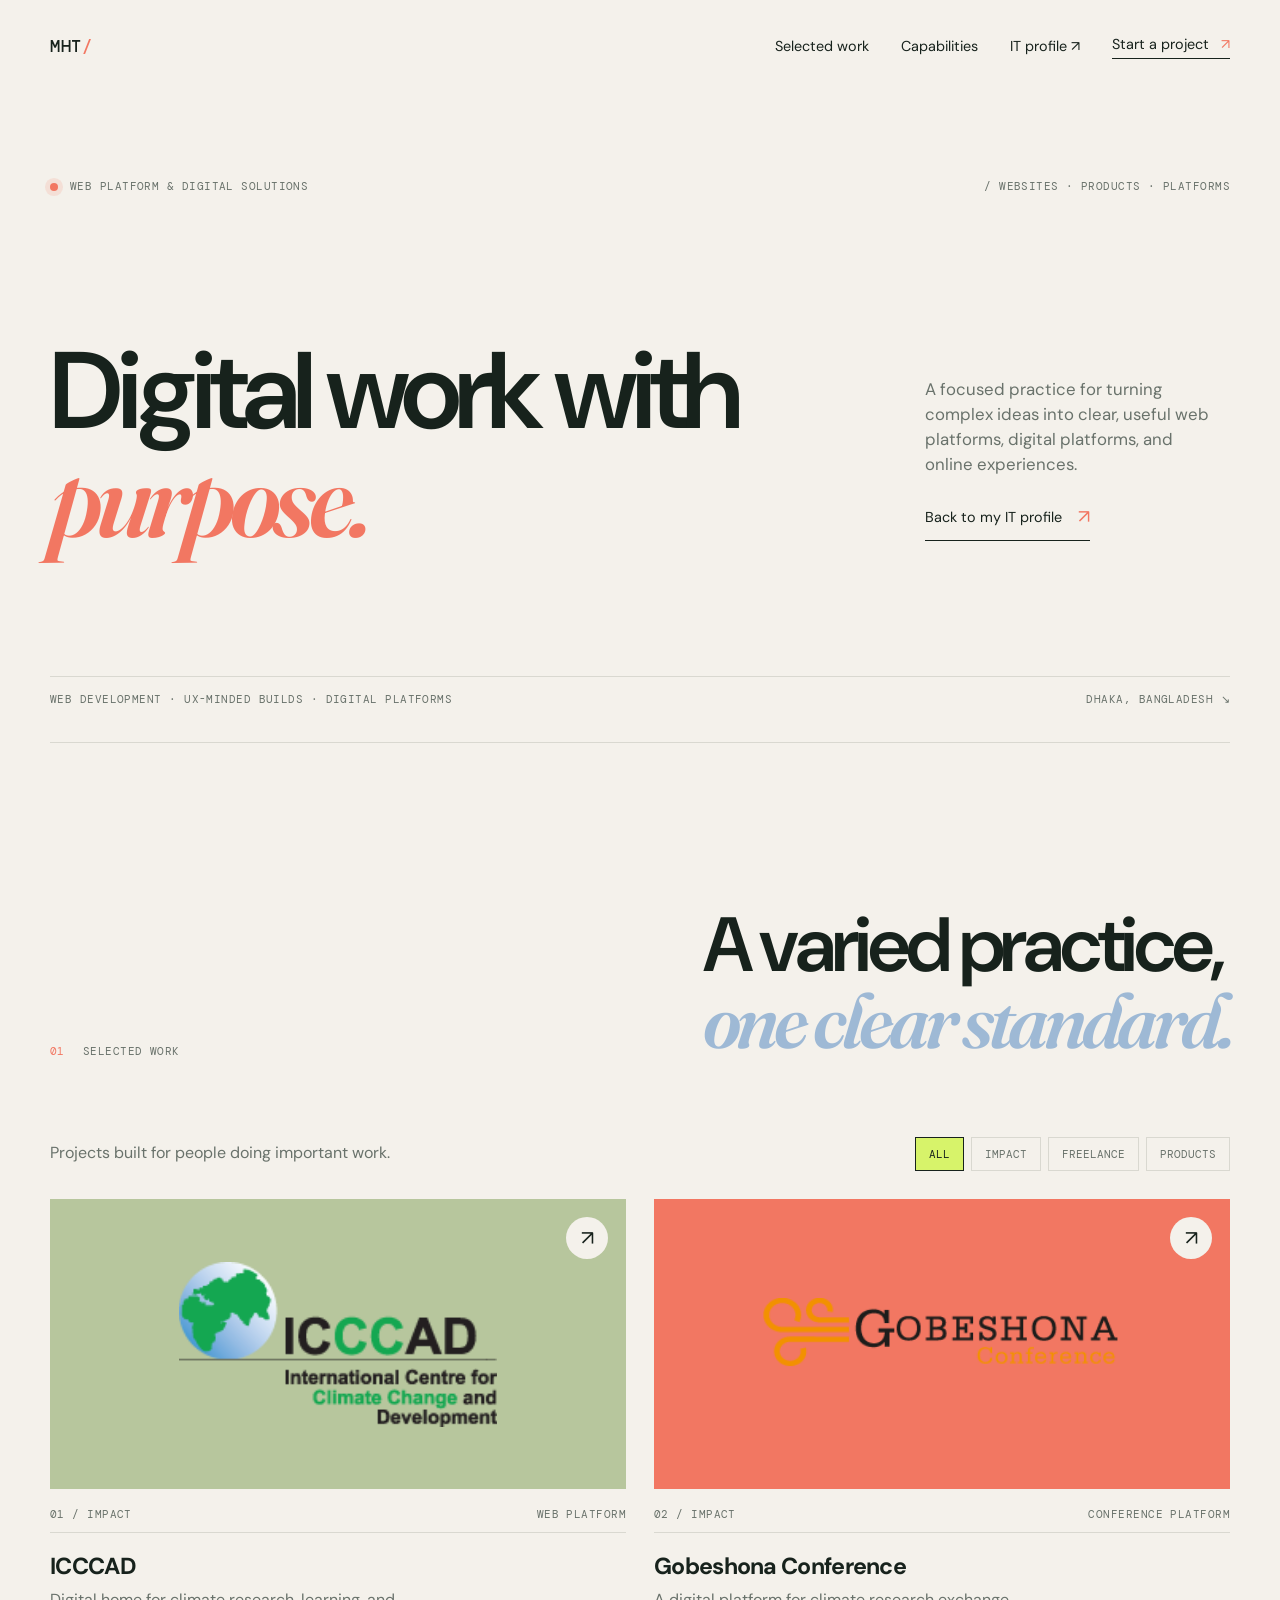
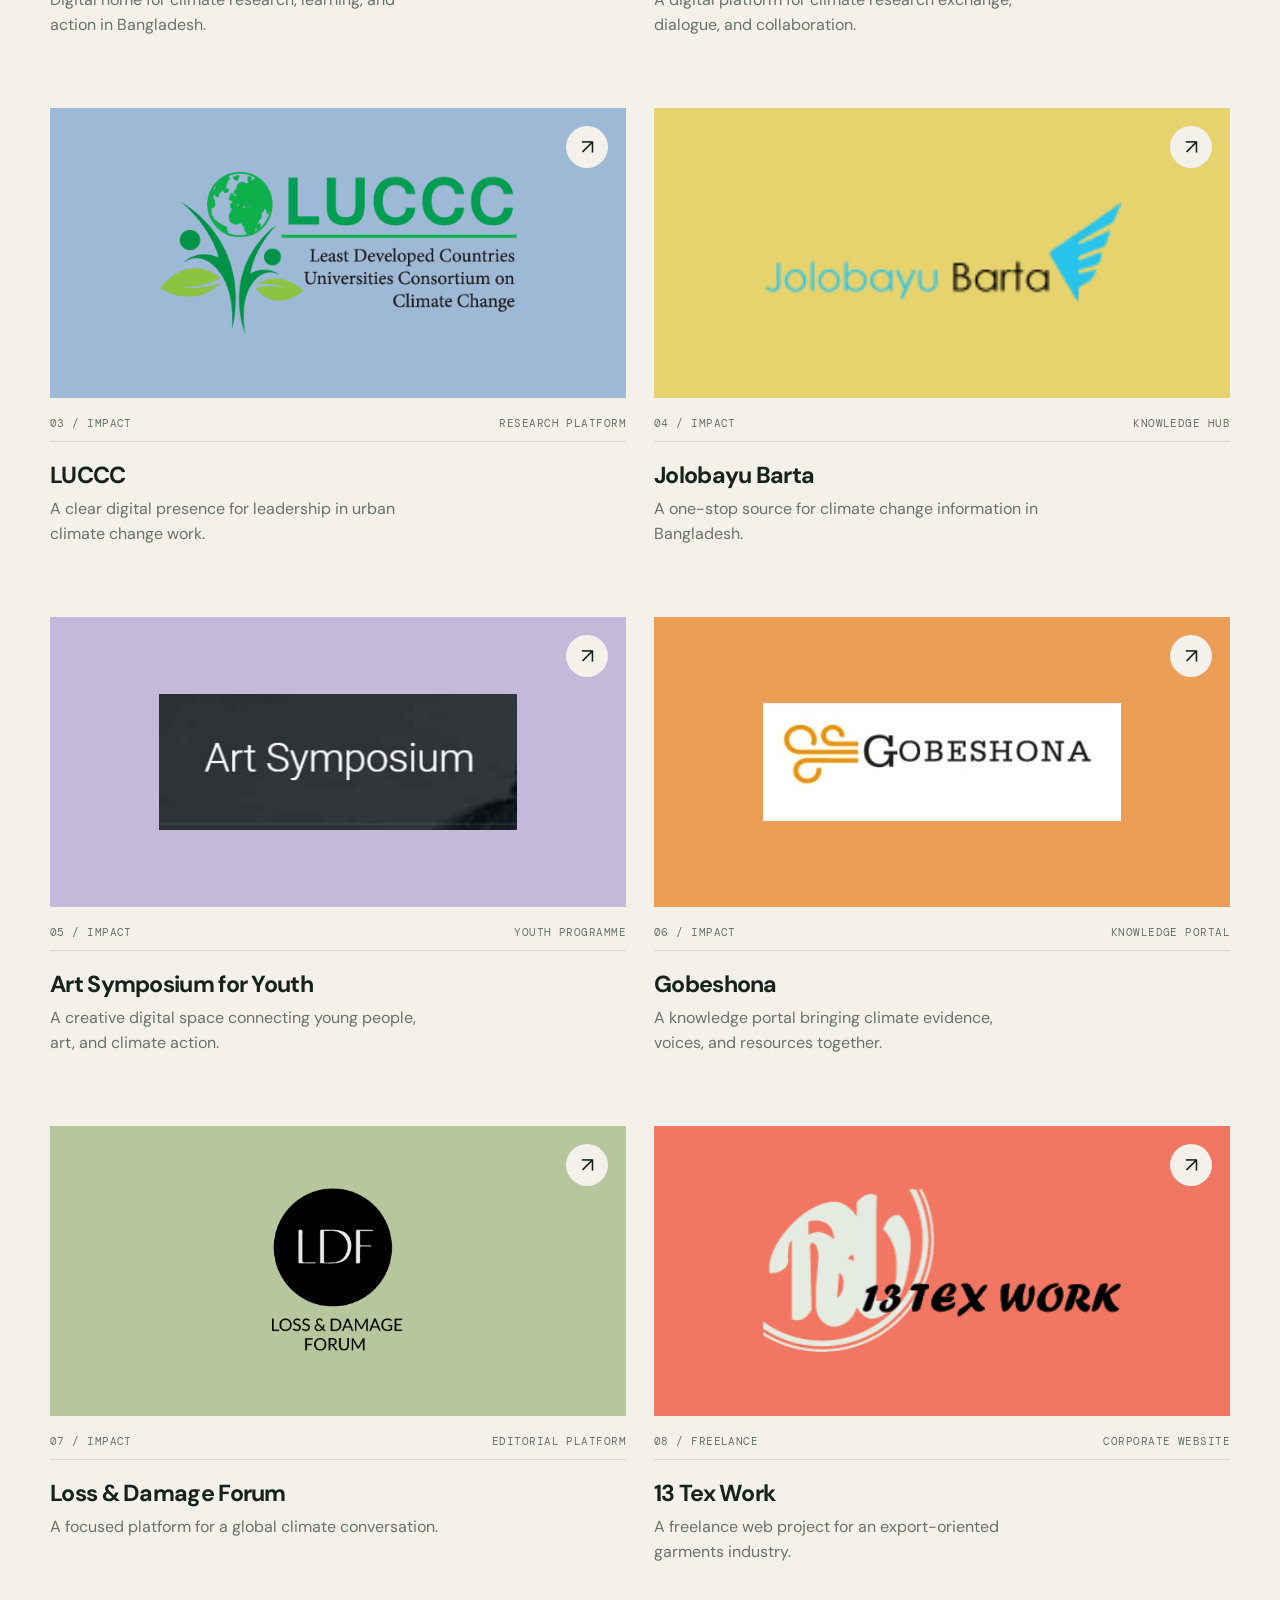
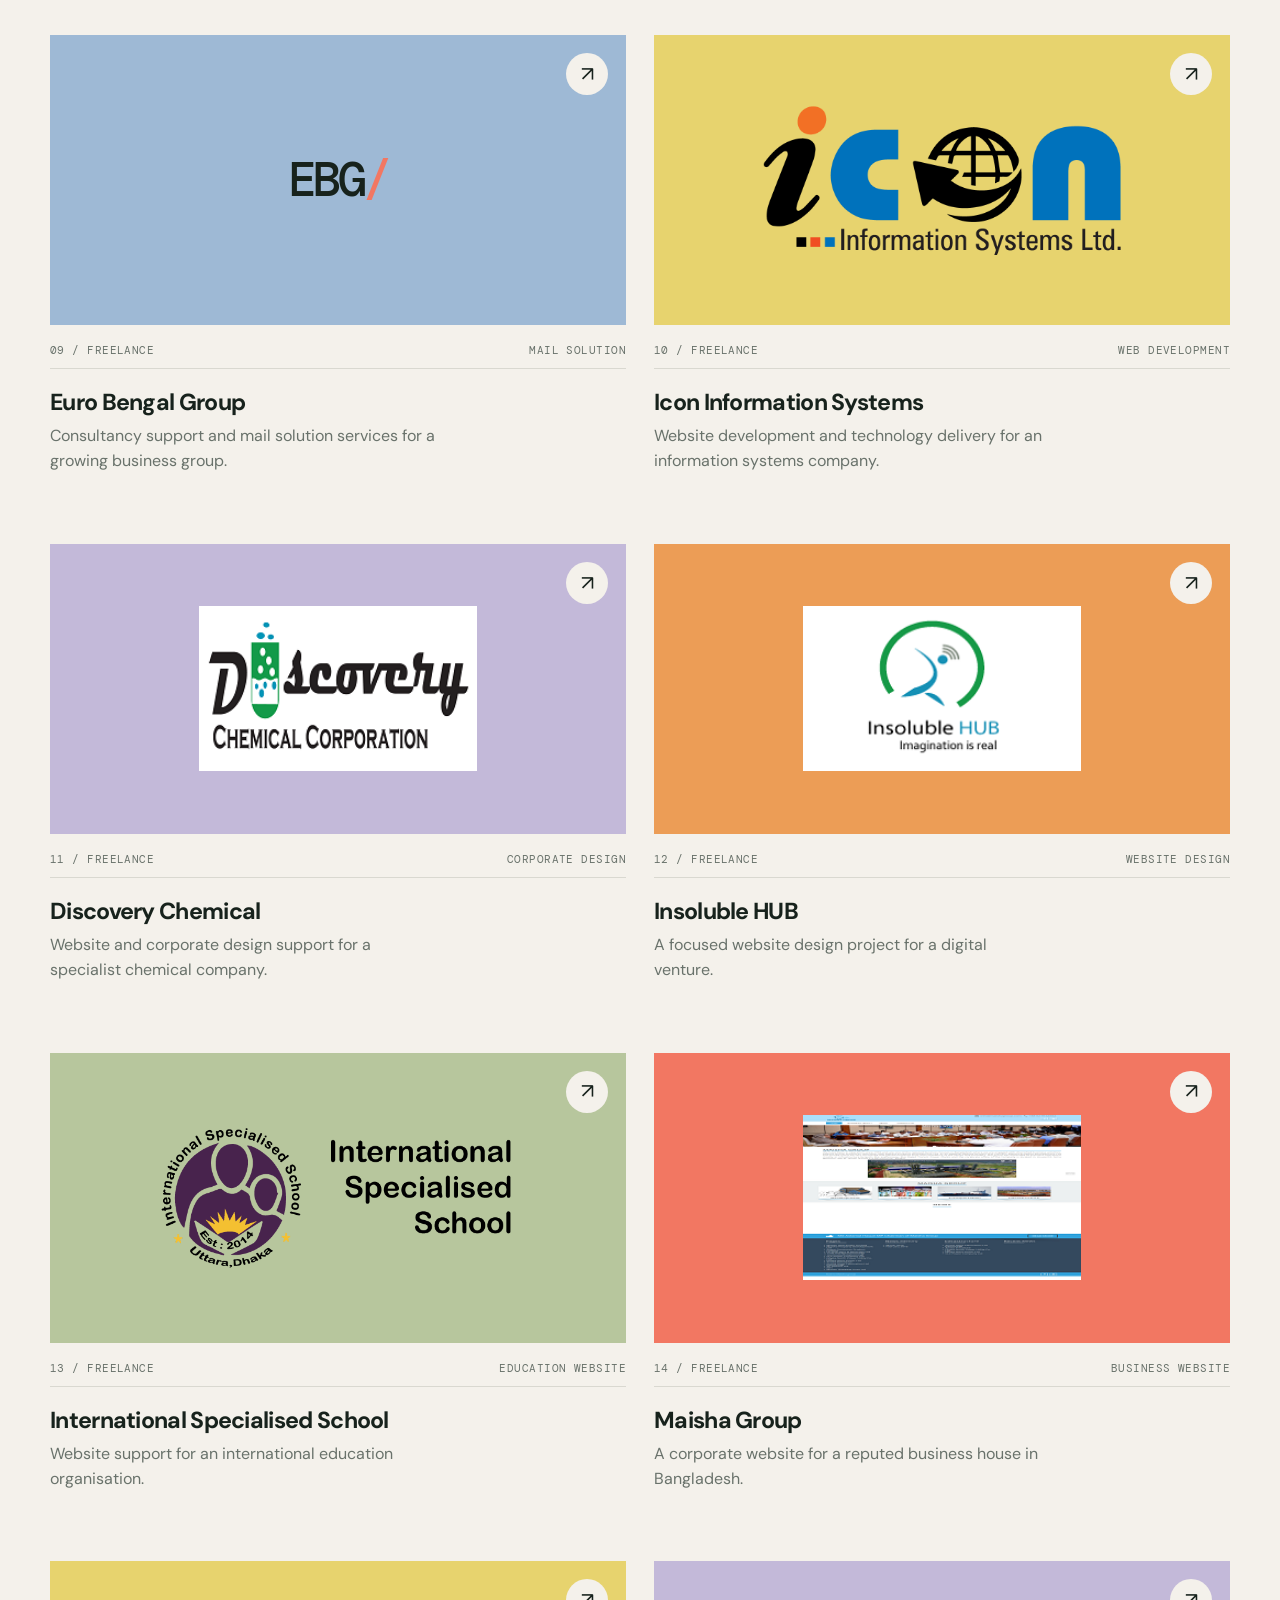
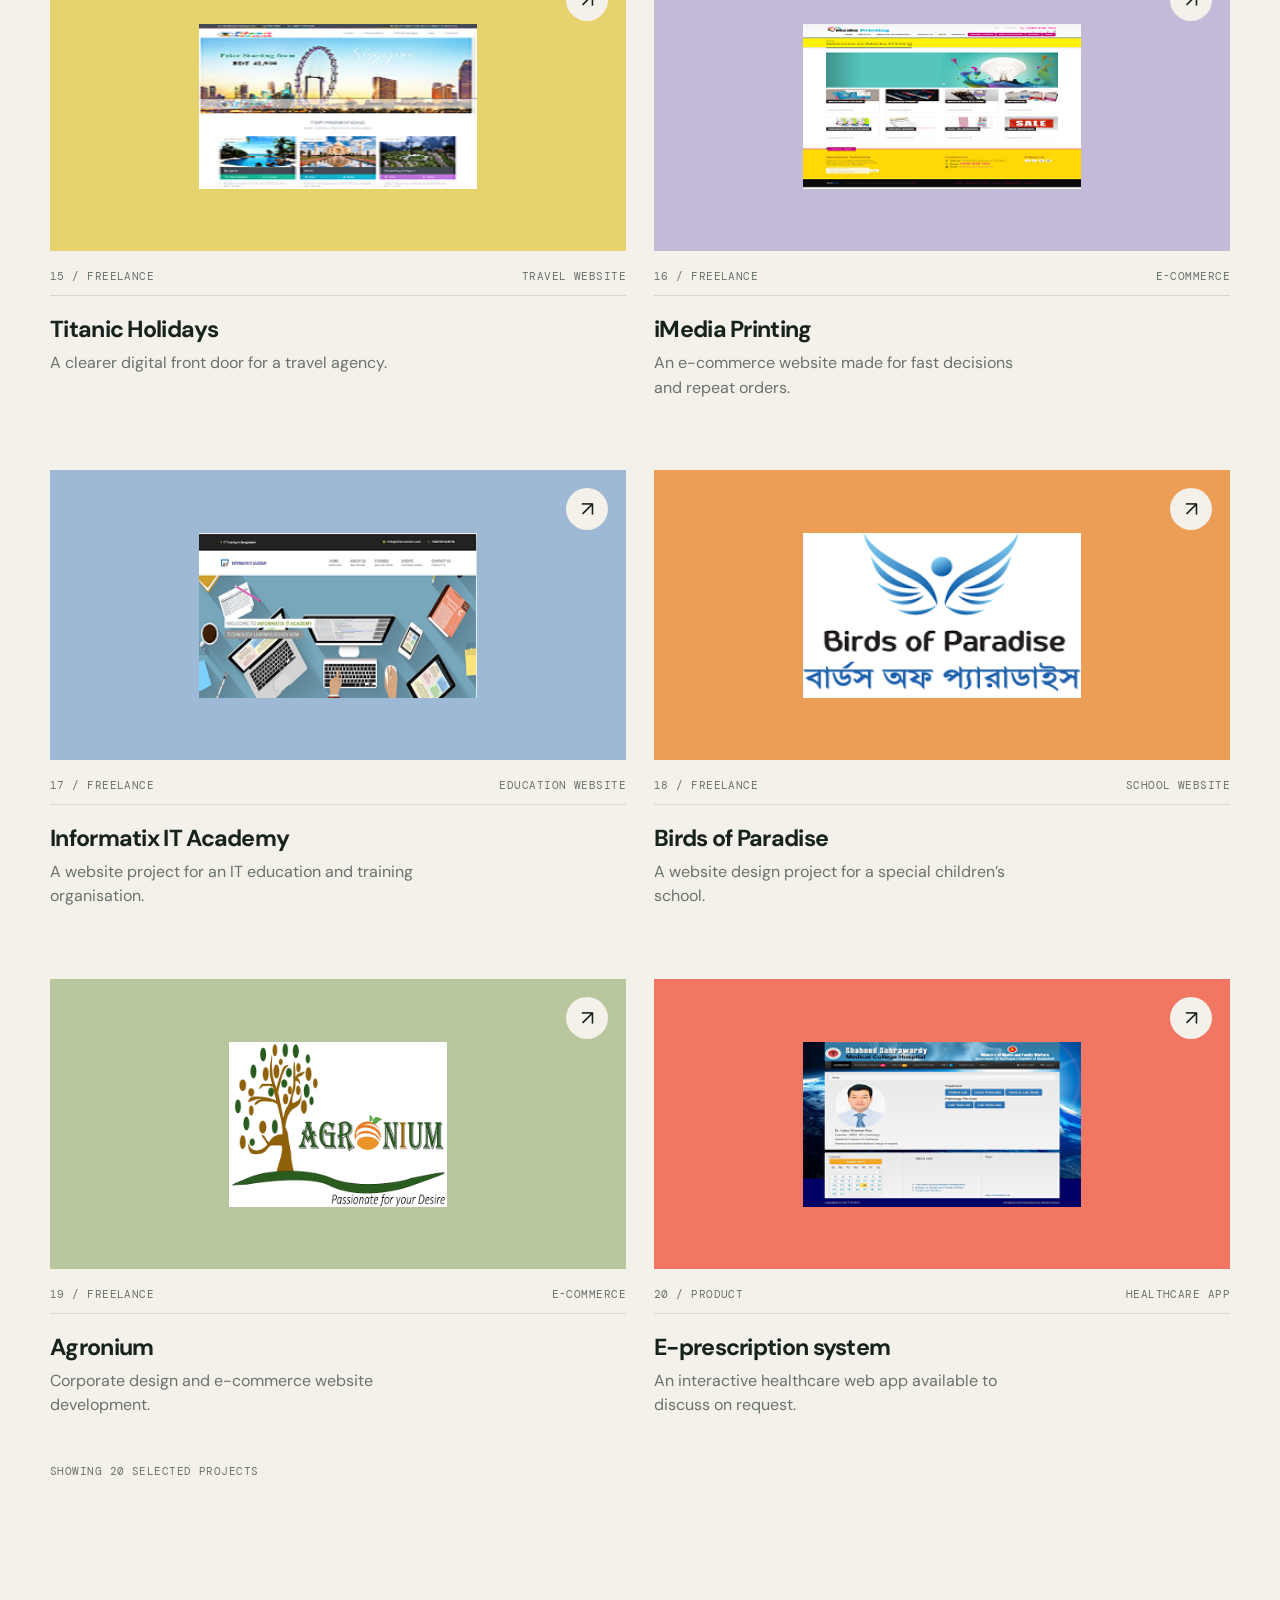
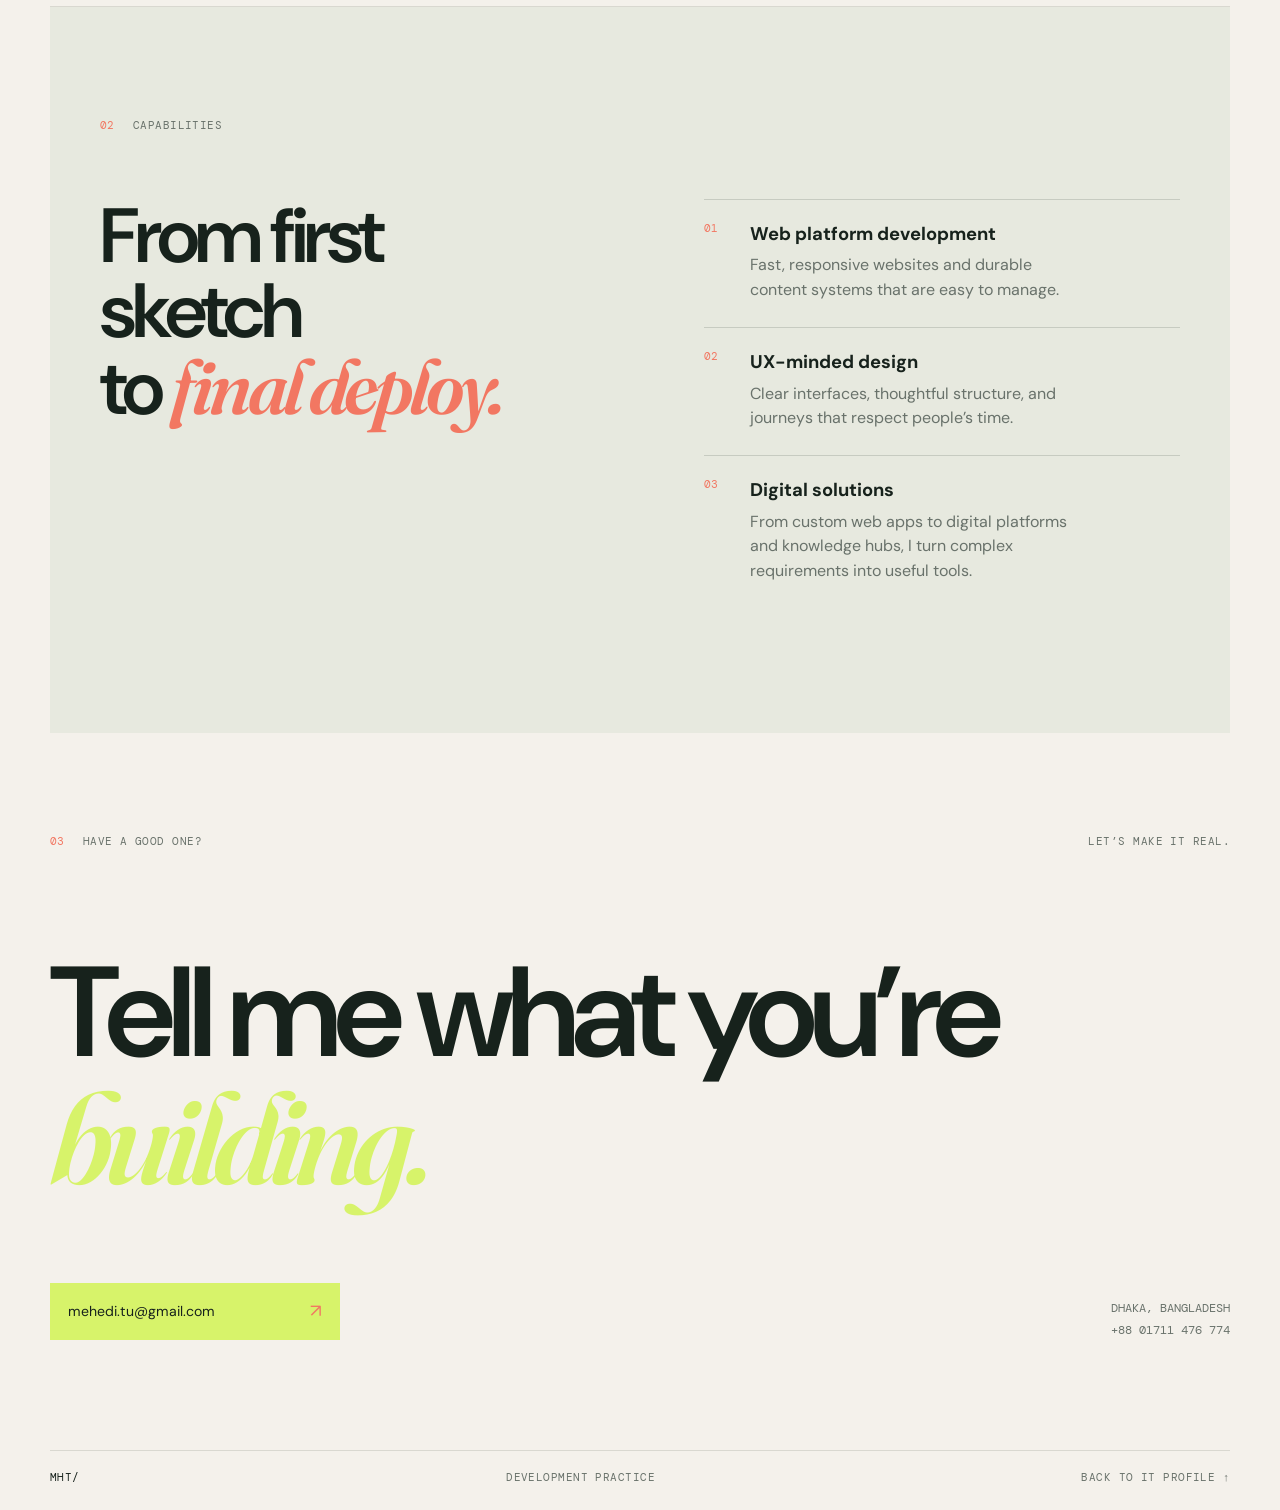
==== commit 8b2fd70c: "Expand development and freelance showcase" ====
--- a/dev/index.html
+++ b/dev/index.html
@@ -28,7 +28,7 @@
   </header>
   <main id="top">
     <section class="hero section-shell" aria-labelledby="hero-title"><div class="hero-kicker"><span class="pulse"></span> Web platform &amp; digital solutions <span class="mono">/ websites · products · platforms</span></div><div class="hero-grid"><h1 id="hero-title">Digital work with <em>purpose.</em></h1><div class="hero-aside"><p>A focused practice for turning complex ideas into clear, useful web platforms, digital platforms, and online experiences.</p><a class="text-link" href="../">Back to my IT profile <span aria-hidden="true">↗</span></a></div></div><div class="hero-footer"><p>Web development · UX-minded builds · Digital platforms</p><p class="mono">Dhaka, Bangladesh <span aria-hidden="true">↘</span></p></div></section>
-    <section class="work section-shell" id="work" aria-labelledby="work-title"><div class="section-heading"><div class="section-label"><span>01</span> Selected work</div><h2 id="work-title">A varied practice,<br><em>one clear standard.</em></h2></div><div class="work-toolbar" aria-label="Filter projects"><p>Projects built for people doing important work.</p><div class="filter-list" role="group" aria-label="Project categories"><button class="filter-button is-active" type="button" data-filter="all">All</button><button class="filter-button" type="button" data-filter="impact">Impact</button></div></div><div class="project-grid">
+    <section class="work section-shell" id="work" aria-labelledby="work-title"><div class="section-heading"><div class="section-label"><span>01</span> Selected work</div><h2 id="work-title">A varied practice,<br><em>one clear standard.</em></h2></div><div class="work-toolbar" aria-label="Filter projects"><p>Projects built for people doing important work.</p><div class="filter-list" role="group" aria-label="Project categories"><button class="filter-button is-active" type="button" data-filter="all">All</button><button class="filter-button" type="button" data-filter="impact">Impact</button><button class="filter-button" type="button" data-filter="freelance">Freelance</button><button class="filter-button" type="button" data-filter="product">Products</button></div></div><div class="project-grid">
       <article class="project-card" data-category="impact"><a class="project-image image-sage" href="https://www.icccad.net" target="_blank" rel="noreferrer"><img src="../images/portfolio/ICCCAD.png" alt="ICCCAD logo"><span class="project-arrow" aria-hidden="true">↗</span></a><div class="project-meta"><span>01 / Impact</span><span>Web platform</span></div><h3>ICCCAD</h3><p>Digital home for climate research, learning, and action in Bangladesh.</p></article>
       <article class="project-card" data-category="impact"><a class="project-image image-coral" href="http://conference.gobeshona.net/" target="_blank" rel="noreferrer"><img src="../images/portfolio/gobeshona-conference-logo-min.png" alt="Gobeshona conference logo"><span class="project-arrow" aria-hidden="true">↗</span></a><div class="project-meta"><span>02 / Impact</span><span>Conference platform</span></div><h3>Gobeshona Conference</h3><p>A digital platform for climate research exchange, dialogue, and collaboration.</p></article>
       <article class="project-card" data-category="impact"><a class="project-image image-blue" href="https://luccc.org" target="_blank" rel="noreferrer"><img src="../images/portfolio/luccc-logo.png" alt="LUCCC logo"><span class="project-arrow" aria-hidden="true">↗</span></a><div class="project-meta"><span>03 / Impact</span><span>Research platform</span></div><h3>LUCCC</h3><p>A clear digital presence for leadership in urban climate change work.</p></article>
@@ -36,7 +36,20 @@
       <article class="project-card" data-category="impact"><a class="project-image image-lilac" href="http://art-symposium-4youth.icccad.net/" target="_blank" rel="noreferrer"><img src="../images/portfolio/youth-sym-min.jpg" alt="Art Symposium for Youth preview"><span class="project-arrow" aria-hidden="true">↗</span></a><div class="project-meta"><span>05 / Impact</span><span>Youth programme</span></div><h3>Art Symposium for Youth</h3><p>A creative digital space connecting young people, art, and climate action.</p></article>
       <article class="project-card" data-category="impact"><a class="project-image image-orange" href="https://web.archive.org/web/20200425140823/http://gobeshona.net/" target="_blank" rel="noreferrer"><img src="../images/portfolio/gblogo.jpg" alt="Gobeshona logo"><span class="project-arrow" aria-hidden="true">↗</span></a><div class="project-meta"><span>06 / Impact</span><span>Knowledge portal</span></div><h3>Gobeshona</h3><p>A knowledge portal bringing climate evidence, voices, and resources together.</p></article>
       <article class="project-card" data-category="impact"><a class="project-image image-sage" href="http://lossanddamageforum.org/" target="_blank" rel="noreferrer"><img src="../images/portfolio/lnd-Initials-Logo-s.png" alt="Loss and Damage Forum logo"><span class="project-arrow" aria-hidden="true">↗</span></a><div class="project-meta"><span>07 / Impact</span><span>Editorial platform</span></div><h3>Loss &amp; Damage Forum</h3><p>A focused platform for a global climate conversation.</p></article>
-    </div><p class="project-count" aria-live="polite">Showing <span id="visible-count">7</span> selected projects</p></section>
+      <article class="project-card" data-category="freelance"><a class="project-image image-coral" href="https://13texworkbd.com/" target="_blank" rel="noreferrer"><img src="../images/portfolio/13texwork_logo.png" alt="13 Tex Work logo"><span class="project-arrow" aria-hidden="true">↗</span></a><div class="project-meta"><span>08 / Freelance</span><span>Corporate website</span></div><h3>13 Tex Work</h3><p>A freelance web project for an export-oriented garments industry.</p></article>
+      <article class="project-card" data-category="freelance"><a class="project-image image-blue" href="https://ebigroup.com.bd/" target="_blank" rel="noreferrer"><span class="project-placeholder" aria-hidden="true">EBG<span>/</span></span><span class="project-arrow" aria-hidden="true">↗</span></a><div class="project-meta"><span>09 / Freelance</span><span>Mail solution</span></div><h3>Euro Bengal Group</h3><p>Consultancy support and mail solution services for a growing business group.</p></article>
+      <article class="project-card" data-category="freelance"><a class="project-image image-yellow" href="http://iconisl.com" target="_blank" rel="noreferrer"><img src="../images/portfolio/iconisl.png" alt="Icon Information Systems logo"><span class="project-arrow" aria-hidden="true">↗</span></a><div class="project-meta"><span>10 / Freelance</span><span>Web development</span></div><h3>Icon Information Systems</h3><p>Website development and technology delivery for an information systems company.</p></article>
+      <article class="project-card" data-category="freelance"><a class="project-image image-lilac" href="http://discovery-chemical.com/" target="_blank" rel="noreferrer"><img src="../images/portfolio/dicovery-logo.png" alt="Discovery Chemical logo"><span class="project-arrow" aria-hidden="true">↗</span></a><div class="project-meta"><span>11 / Freelance</span><span>Corporate design</span></div><h3>Discovery Chemical</h3><p>Website and corporate design support for a specialist chemical company.</p></article>
+      <article class="project-card" data-category="freelance"><a class="project-image image-orange" href="http://insolublehub.com" target="_blank" rel="noreferrer"><img src="../images/portfolio/insolube.png" alt="Insoluble HUB logo"><span class="project-arrow" aria-hidden="true">↗</span></a><div class="project-meta"><span>12 / Freelance</span><span>Website design</span></div><h3>Insoluble HUB</h3><p>A focused website design project for a digital venture.</p></article>
+      <article class="project-card" data-category="freelance"><a class="project-image image-sage" href="http://www.intspschool.com" target="_blank" rel="noreferrer"><img src="../images/portfolio/intspschool.png" alt="International Specialised School logo"><span class="project-arrow" aria-hidden="true">↗</span></a><div class="project-meta"><span>13 / Freelance</span><span>Education website</span></div><h3>International Specialised School</h3><p>Website support for an international education organisation.</p></article>
+      <article class="project-card" data-category="freelance"><a class="project-image image-coral" href="http://www.maishagroup.com/" target="_blank" rel="noreferrer"><img src="../images/portfolio/maishagroup.png" alt="Maisha Group logo"><span class="project-arrow" aria-hidden="true">↗</span></a><div class="project-meta"><span>14 / Freelance</span><span>Business website</span></div><h3>Maisha Group</h3><p>A corporate website for a reputed business house in Bangladesh.</p></article>
+      <article class="project-card" data-category="freelance"><a class="project-image image-yellow" href="http://www.titanicholidays.com" target="_blank" rel="noreferrer"><img src="../images/portfolio/titanic-web.png" alt="Titanic Holidays website preview"><span class="project-arrow" aria-hidden="true">↗</span></a><div class="project-meta"><span>15 / Freelance</span><span>Travel website</span></div><h3>Titanic Holidays</h3><p>A clearer digital front door for a travel agency.</p></article>
+      <article class="project-card" data-category="freelance"><a class="project-image image-lilac" href="http://www.imediaprinting.com.au" target="_blank" rel="noreferrer"><img src="../images/portfolio/imediaprinting.png" alt="iMedia Printing logo"><span class="project-arrow" aria-hidden="true">↗</span></a><div class="project-meta"><span>16 / Freelance</span><span>E-commerce</span></div><h3>iMedia Printing</h3><p>An e-commerce website made for fast decisions and repeat orders.</p></article>
+      <article class="project-card" data-category="freelance"><a class="project-image image-blue" href="http://www.informatixit.com" target="_blank" rel="noreferrer"><img src="../images/portfolio/informatix-web.png" alt="Informatix IT Academy logo"><span class="project-arrow" aria-hidden="true">↗</span></a><div class="project-meta"><span>17 / Freelance</span><span>Education website</span></div><h3>Informatix IT Academy</h3><p>A website project for an IT education and training organisation.</p></article>
+      <article class="project-card" data-category="freelance"><a class="project-image image-orange" href="http://bop.tuhinitsme.ml" target="_blank" rel="noreferrer"><img src="../images/portfolio/bop-logo.png" alt="Birds of Paradise logo"><span class="project-arrow" aria-hidden="true">↗</span></a><div class="project-meta"><span>18 / Freelance</span><span>School website</span></div><h3>Birds of Paradise</h3><p>A website design project for a special children’s school.</p></article>
+      <article class="project-card" data-category="freelance"><a class="project-image image-sage" href="http://www.agronium.com/" target="_blank" rel="noreferrer"><img src="../images/portfolio/agronium-logo.png" alt="Agronium logo"><span class="project-arrow" aria-hidden="true">↗</span></a><div class="project-meta"><span>19 / Freelance</span><span>E-commerce</span></div><h3>Agronium</h3><p>Corporate design and e-commerce website development.</p></article>
+      <article class="project-card" data-category="product"><a class="project-image image-coral" href="mailto:mehedi.tu@gmail.com?subject=E-prescription%20system%20enquiry"><img src="../images/portfolio/eprescrip.png" alt="E-prescription system graphic"><span class="project-arrow" aria-hidden="true">↗</span></a><div class="project-meta"><span>20 / Product</span><span>Healthcare app</span></div><h3>E-prescription system</h3><p>An interactive healthcare web app available to discuss on request.</p></article>
+    </div><p class="project-count" aria-live="polite">Showing <span id="visible-count">20</span> selected projects</p></section>
     <section class="services section-shell" id="services" aria-labelledby="services-title"><div class="section-label"><span>02</span> Capabilities</div><div class="services-grid"><h2 id="services-title">From first sketch<br>to <em>final deploy.</em></h2><div class="service-list"><div class="service-item"><span>01</span><h3>Web platform development</h3><p>Fast, responsive websites and durable content systems that are easy to manage.</p></div><div class="service-item"><span>02</span><h3>UX-minded design</h3><p>Clear interfaces, thoughtful structure, and journeys that respect people’s time.</p></div><div class="service-item"><span>03</span><h3>Digital solutions</h3><p>From custom web apps to digital platforms and knowledge hubs, I turn complex requirements into useful tools.</p></div></div></div></section>
     <section class="contact section-shell" id="contact" aria-labelledby="contact-title"><div class="contact-top"><span class="section-label"><span>03</span> Have a good one?</span><span class="mono">Let’s make it real.</span></div><h2 id="contact-title">Tell me what you’re<br><em>building.</em></h2><div class="contact-bottom"><a class="button button-light" href="mailto:mehedi.tu@gmail.com?subject=Project%20enquiry">mehedi.tu@gmail.com <span aria-hidden="true">↗</span></a><div class="contact-details"><span>Dhaka, Bangladesh</span><a href="tel:+8801711476774">+88 01711 476 774</a></div></div></section>
   </main>
--- a/css/style.css
+++ b/css/style.css
@@ -74,7 +74,7 @@
 .project-image { position: relative; display: grid; place-items: center; min-height: 290px; overflow: hidden; }
 .project-image img { width: 62%; max-height: 165px; object-fit: contain; transition: transform .5s cubic-bezier(.2,.8,.2,1); }
 .project-image:hover img, .project-image:focus-visible img { transform: scale(1.07); }
-.image-sage { background: #b7c69d; }.image-coral { background: var(--coral); }.image-blue { background: var(--blue); }.image-yellow { background: var(--yellow); }.image-lilac { background: var(--lilac); }.image-orange { background: var(--orange); }
+.image-sage { background: #b7c69d; }.image-coral { background: var(--coral); }.image-blue { background: var(--blue); }.image-yellow { background: var(--yellow); }.image-lilac { background: var(--lilac); }.image-orange { background: var(--orange); }.project-placeholder { color: var(--ink); font: 500 3rem var(--mono); letter-spacing: -.08em; }.project-placeholder span { color: var(--coral); }
 .project-arrow { position: absolute; top: 18px; right: 18px; display: grid; place-items: center; width: 42px; height: 42px; background: var(--paper); border-radius: 50%; font-size: 1.3rem; }
 .project-meta { display: flex; justify-content: space-between; gap: 20px; border-bottom: 1px solid var(--line); margin-top: 17px; padding-bottom: 9px; color: var(--muted); }
 .project-card h3 { margin: 16px 0 3px; font-size: 1.45rem; letter-spacing: -.03em; }
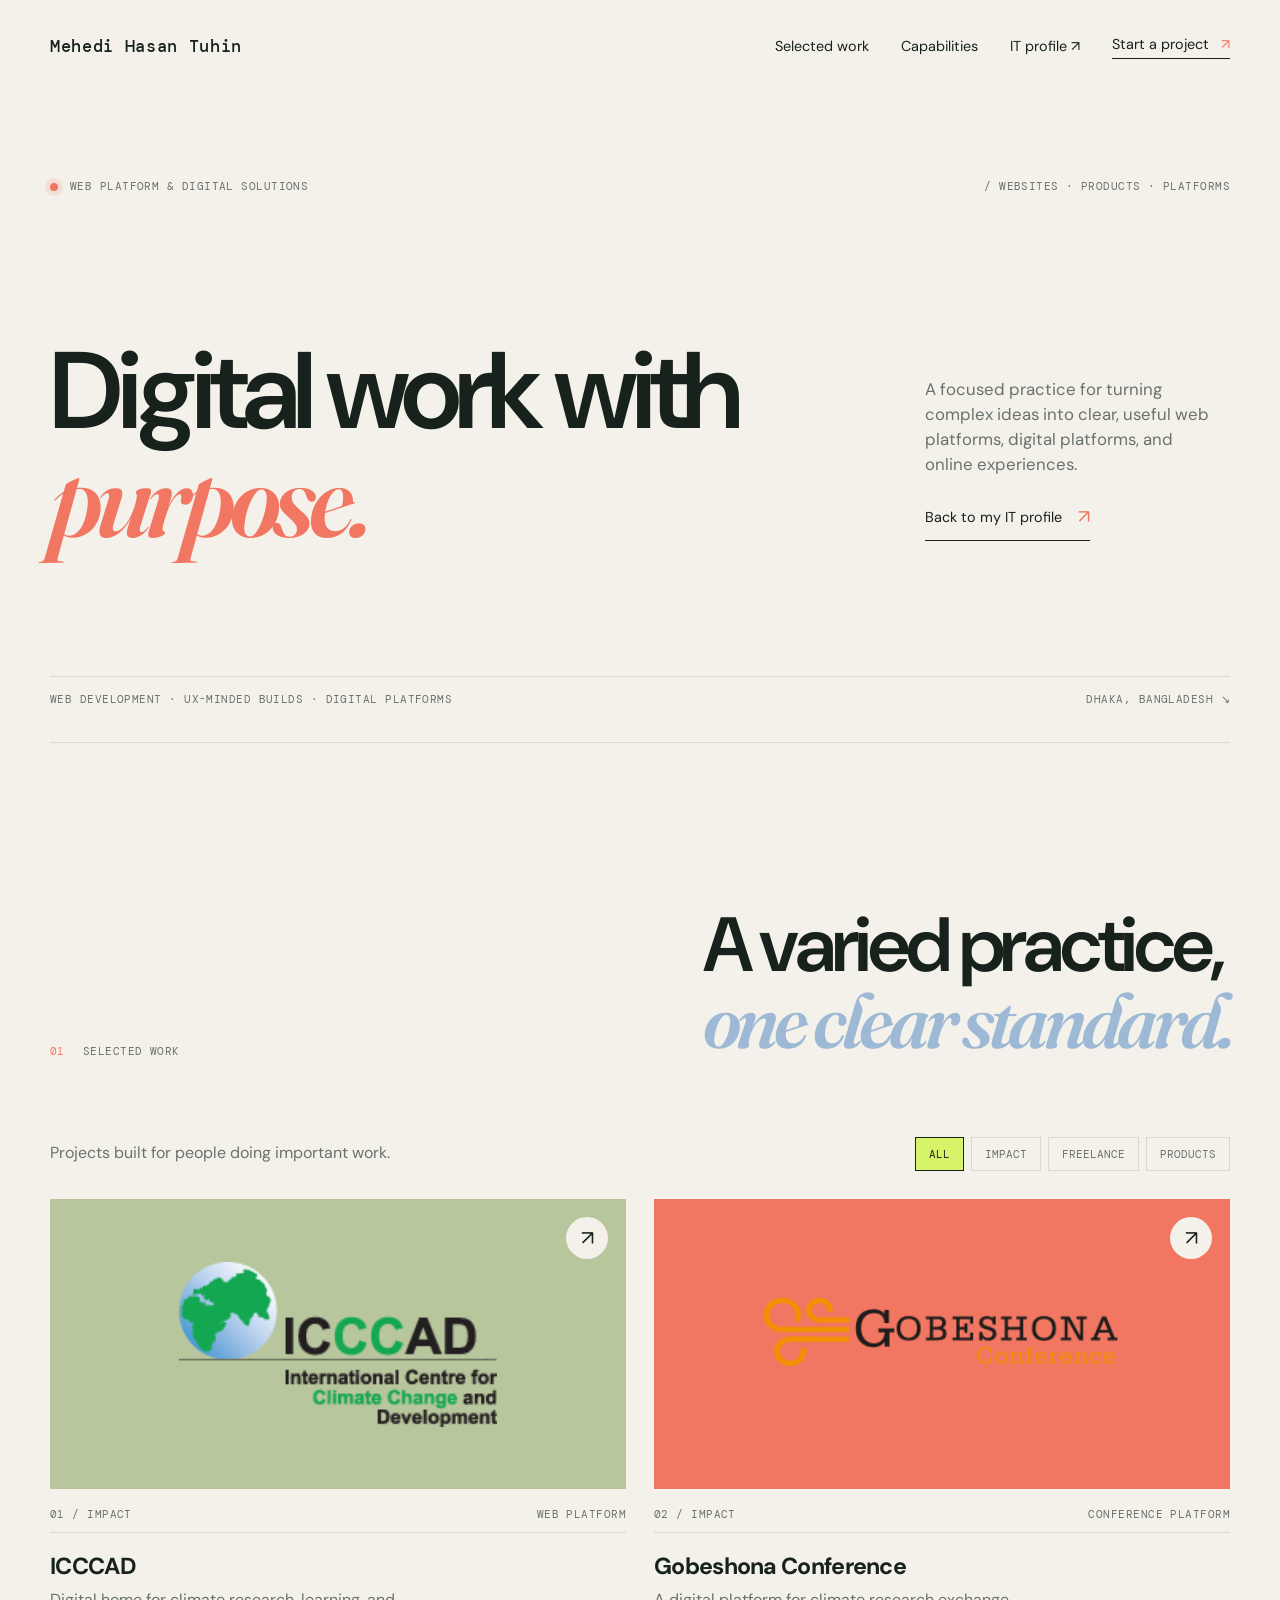
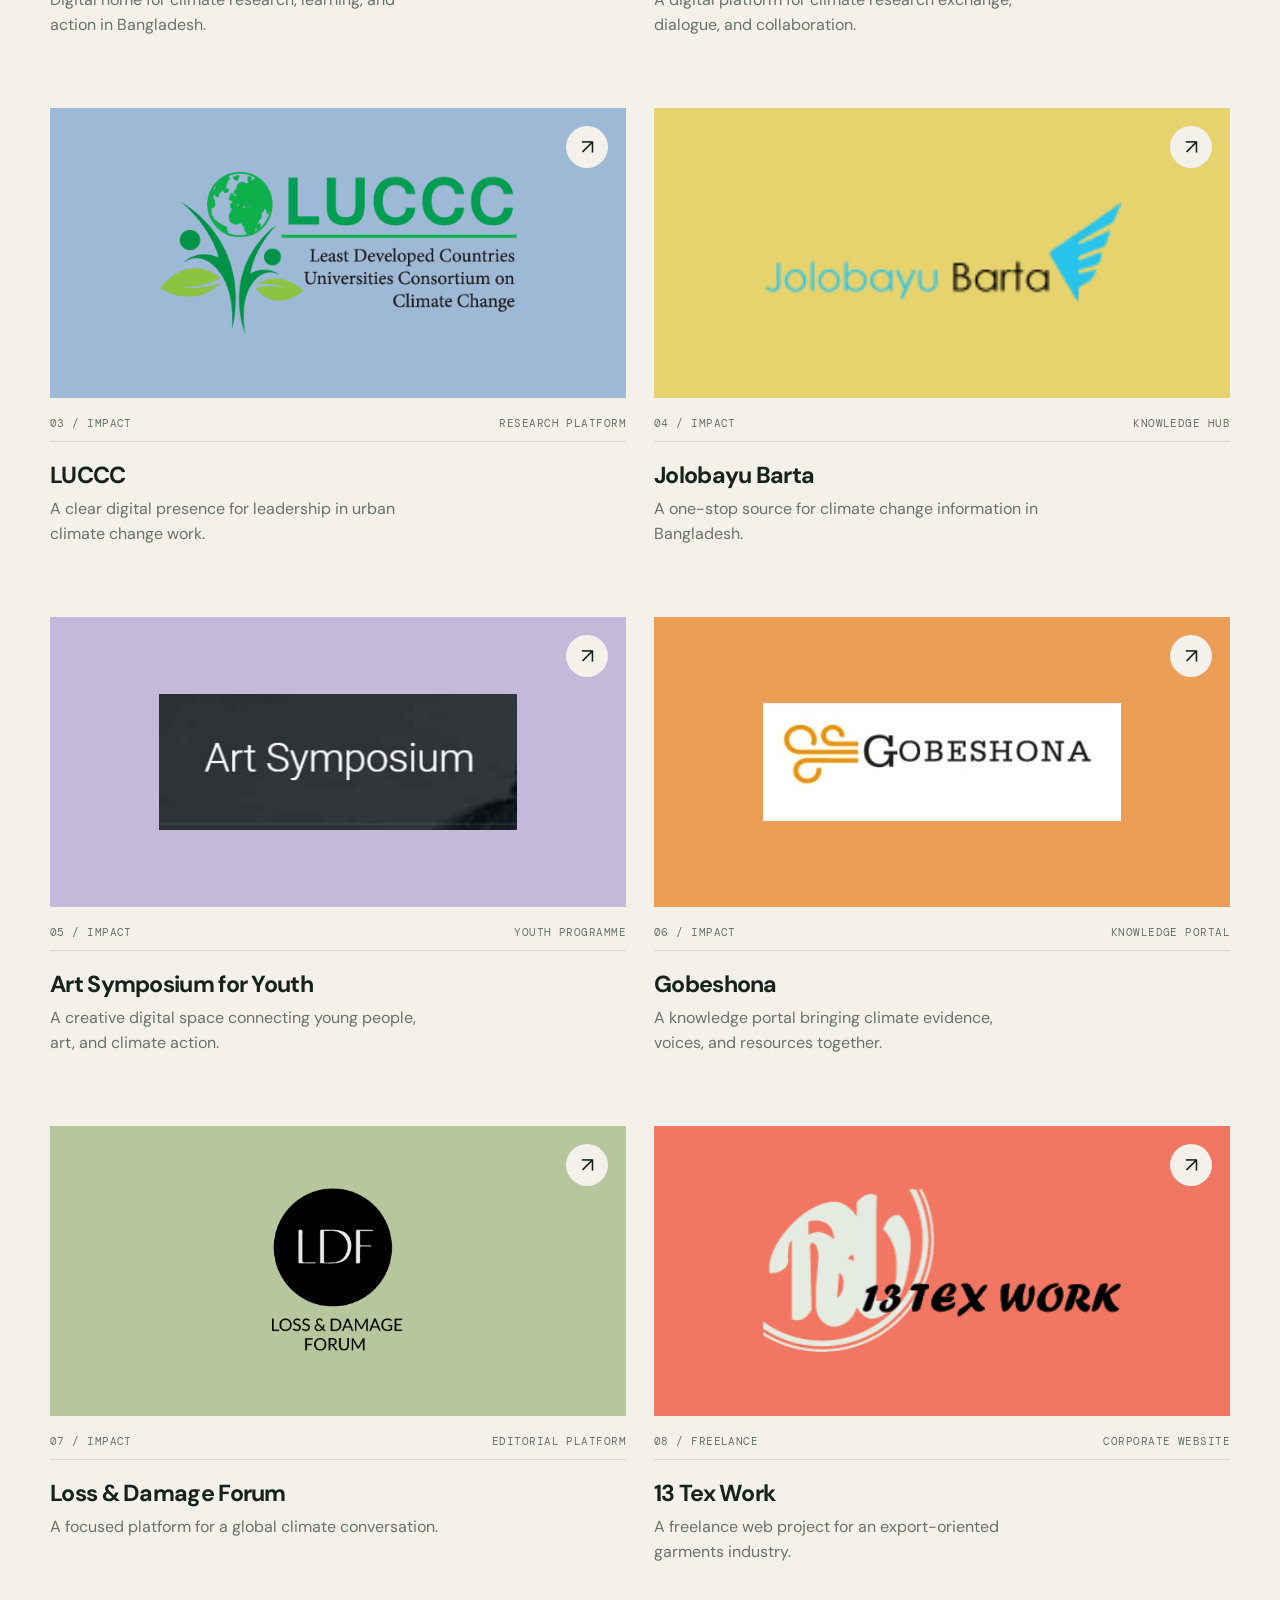
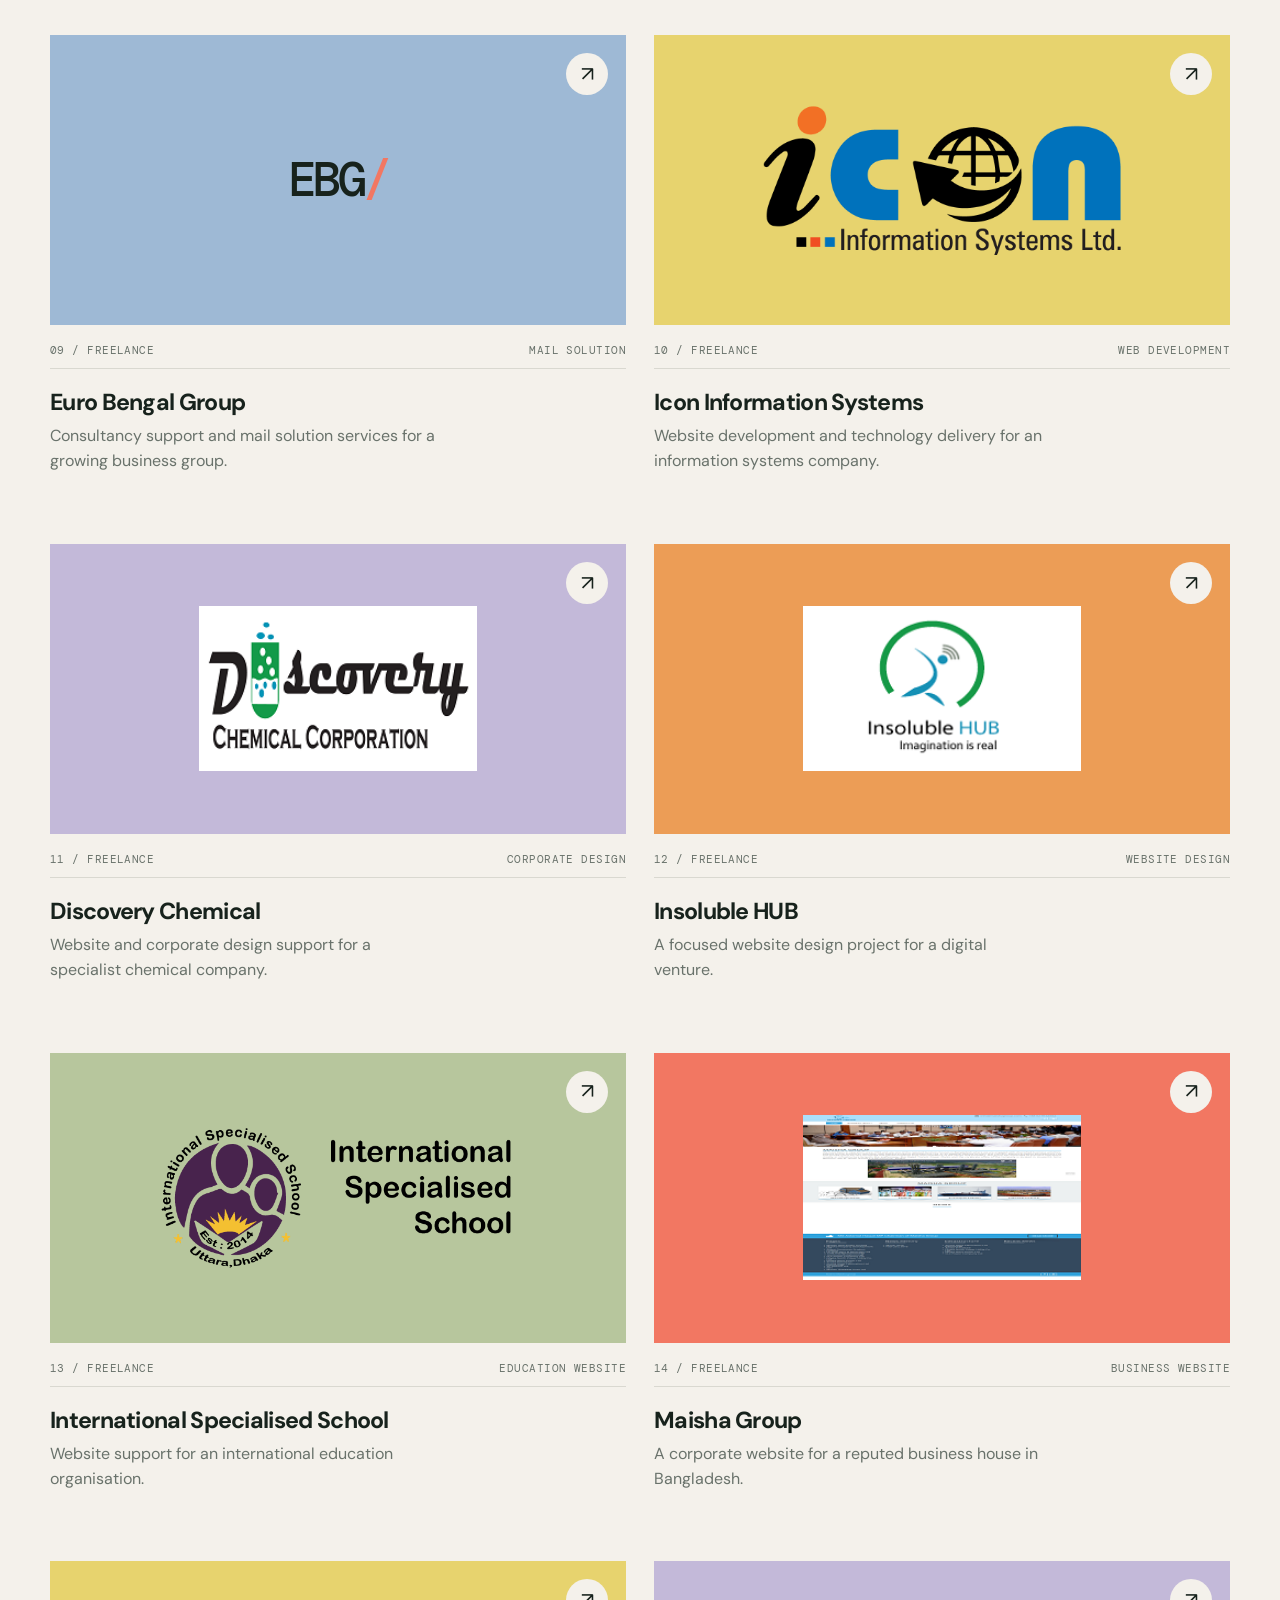
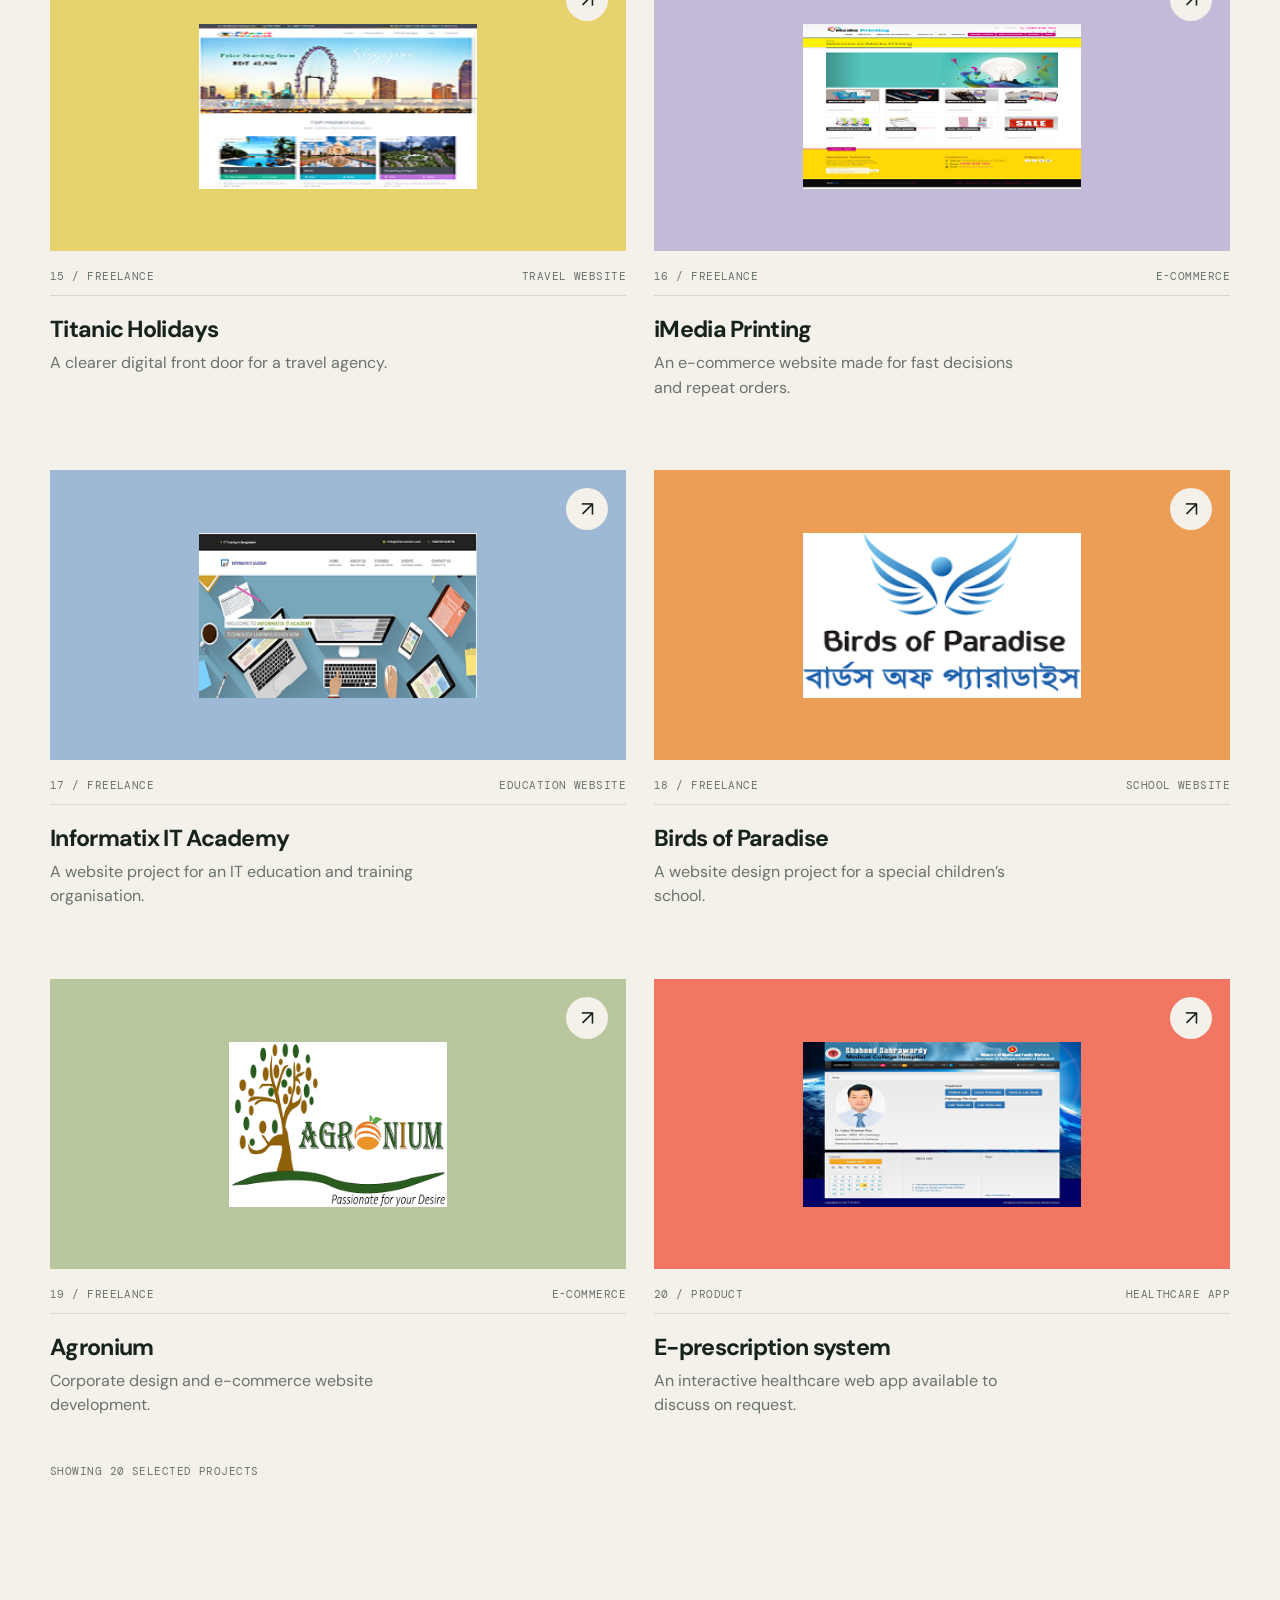
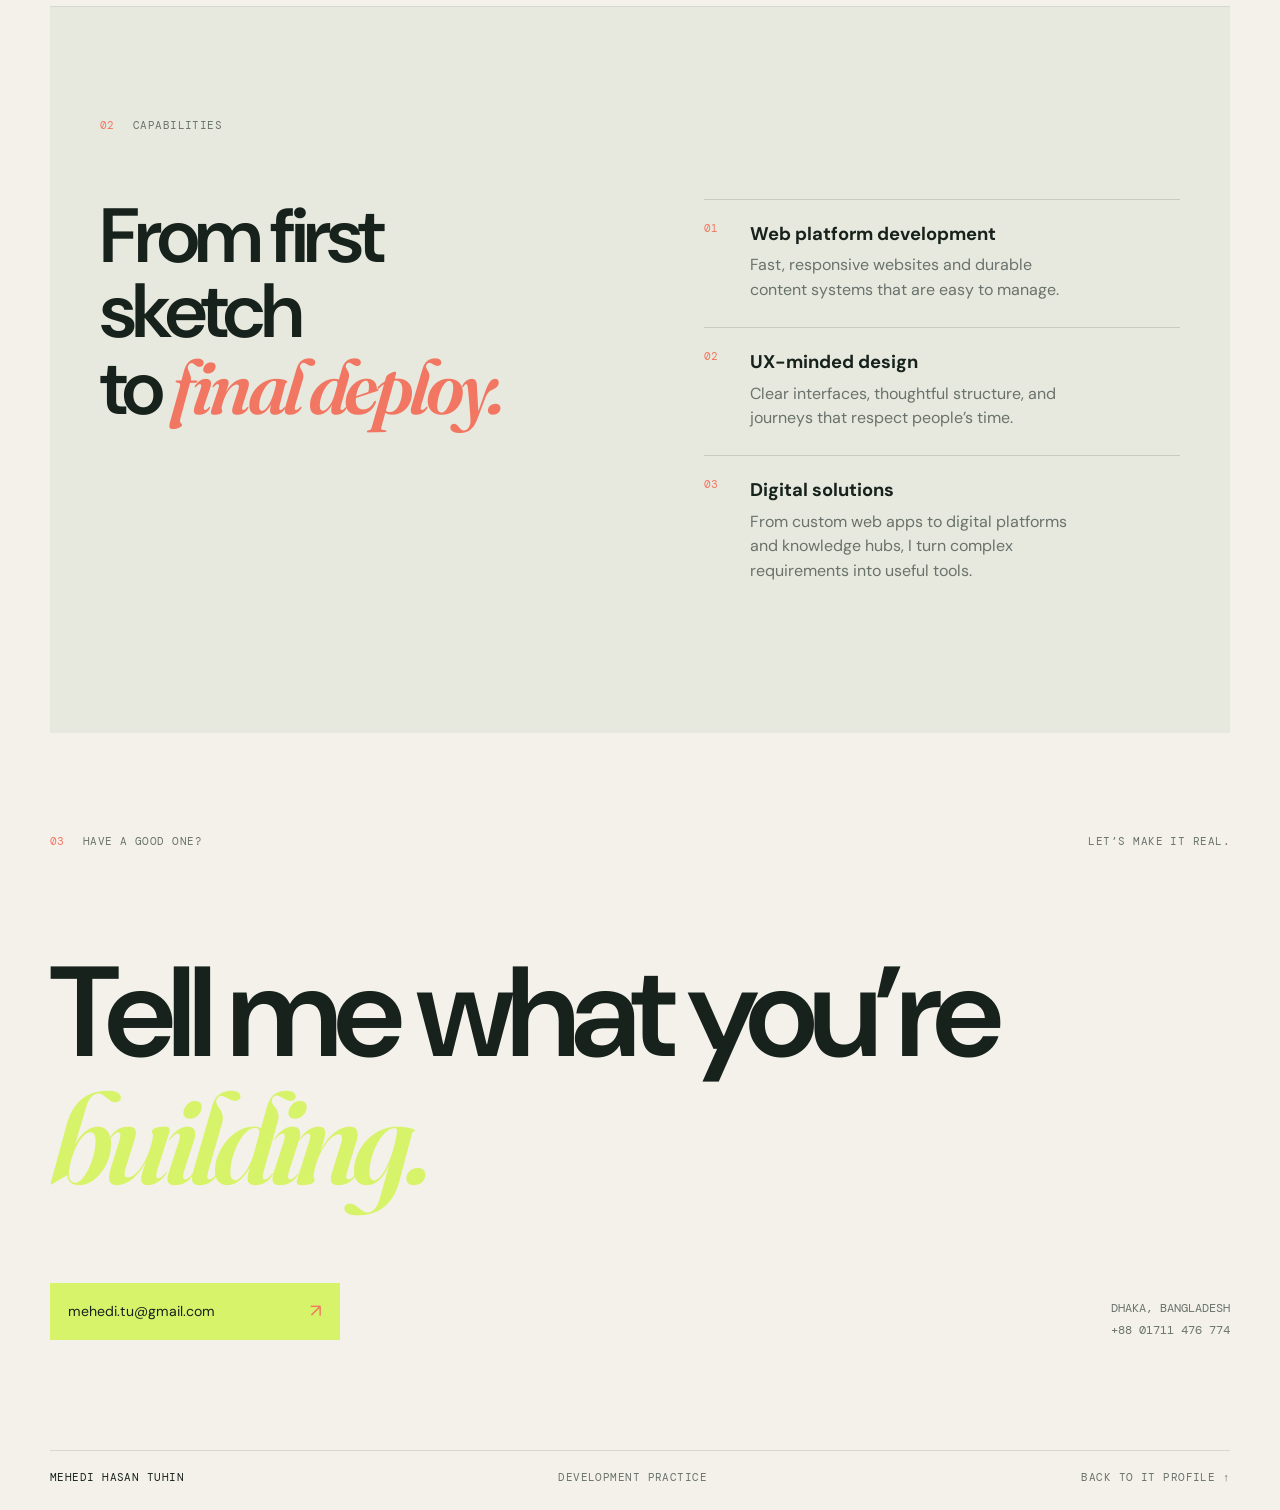
==== commit ccd92382: "update intro" ====
--- a/dev/index.html
+++ b/dev/index.html
@@ -22,7 +22,7 @@
 </head>
 <body>
   <header class="site-header">
-    <a class="brand" href="../" aria-label="Back to Mehedi Hasan Tuhin home">MHT<span>/</span></a>
+    <a class="brand" href="../" aria-label="Back to Mehedi Hasan Tuhin home">Mehedi Hasan Tuhin</a>
     <button class="menu-toggle" type="button" aria-expanded="false" aria-controls="site-nav"><span class="menu-toggle-label">Menu</span><span class="menu-icon" aria-hidden="true"><i></i><i></i></span></button>
     <nav class="site-nav" id="site-nav" aria-label="Development navigation"><a href="#work">Selected work</a><a href="#services">Capabilities</a><a href="../">IT profile <span aria-hidden="true">↗</span></a><a class="nav-contact" href="#contact">Start a project <span aria-hidden="true">↗</span></a></nav>
   </header>
@@ -53,7 +53,7 @@
     <section class="services section-shell" id="services" aria-labelledby="services-title"><div class="section-label"><span>02</span> Capabilities</div><div class="services-grid"><h2 id="services-title">From first sketch<br>to <em>final deploy.</em></h2><div class="service-list"><div class="service-item"><span>01</span><h3>Web platform development</h3><p>Fast, responsive websites and durable content systems that are easy to manage.</p></div><div class="service-item"><span>02</span><h3>UX-minded design</h3><p>Clear interfaces, thoughtful structure, and journeys that respect people’s time.</p></div><div class="service-item"><span>03</span><h3>Digital solutions</h3><p>From custom web apps to digital platforms and knowledge hubs, I turn complex requirements into useful tools.</p></div></div></div></section>
     <section class="contact section-shell" id="contact" aria-labelledby="contact-title"><div class="contact-top"><span class="section-label"><span>03</span> Have a good one?</span><span class="mono">Let’s make it real.</span></div><h2 id="contact-title">Tell me what you’re<br><em>building.</em></h2><div class="contact-bottom"><a class="button button-light" href="mailto:mehedi.tu@gmail.com?subject=Project%20enquiry">mehedi.tu@gmail.com <span aria-hidden="true">↗</span></a><div class="contact-details"><span>Dhaka, Bangladesh</span><a href="tel:+8801711476774">+88 01711 476 774</a></div></div></section>
   </main>
-  <footer class="site-footer section-shell"><span>MHT/</span><span>Development practice</span><a href="../">Back to IT profile ↑</a></footer>
+  <footer class="site-footer section-shell"><span>Mehedi Hasan Tuhin</span><span>Development practice</span><a href="../">Back to IT profile ↑</a></footer>
   <script src="../js/main.js"></script>
 </body>
 </html>
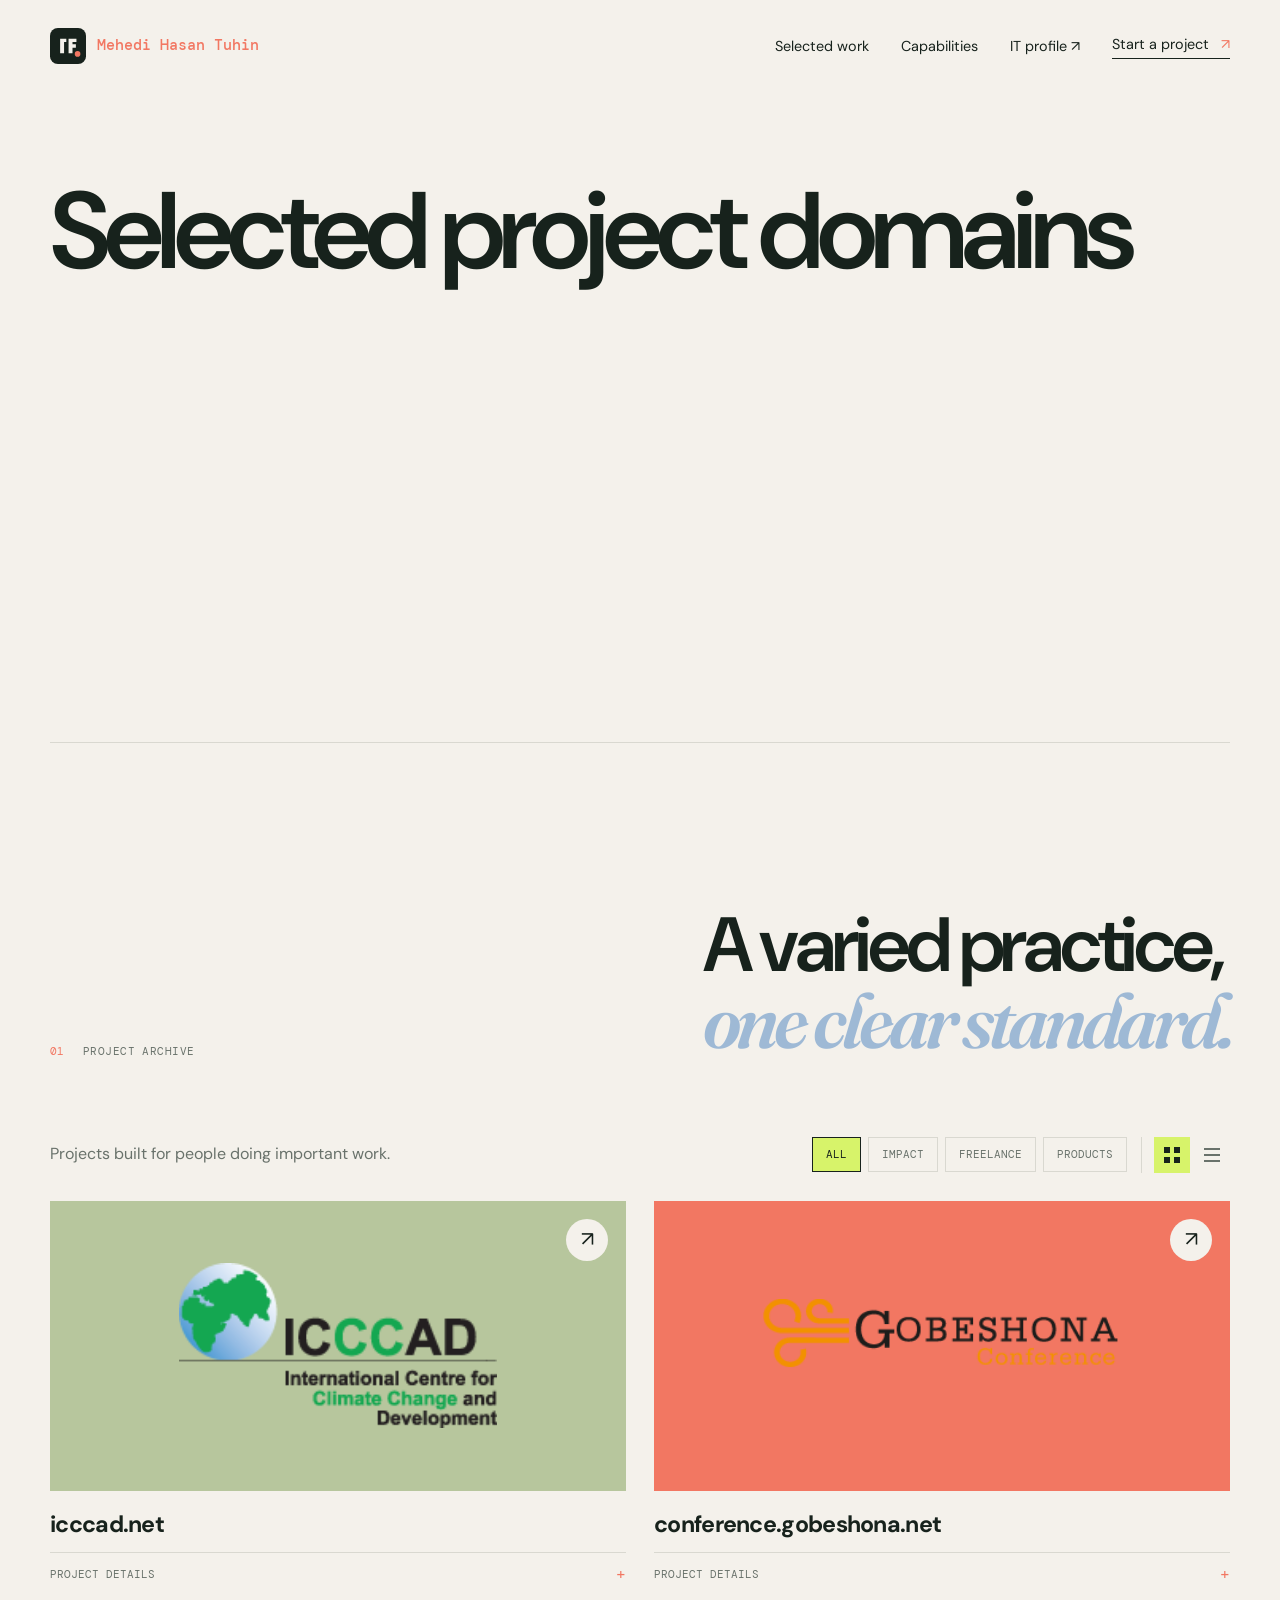
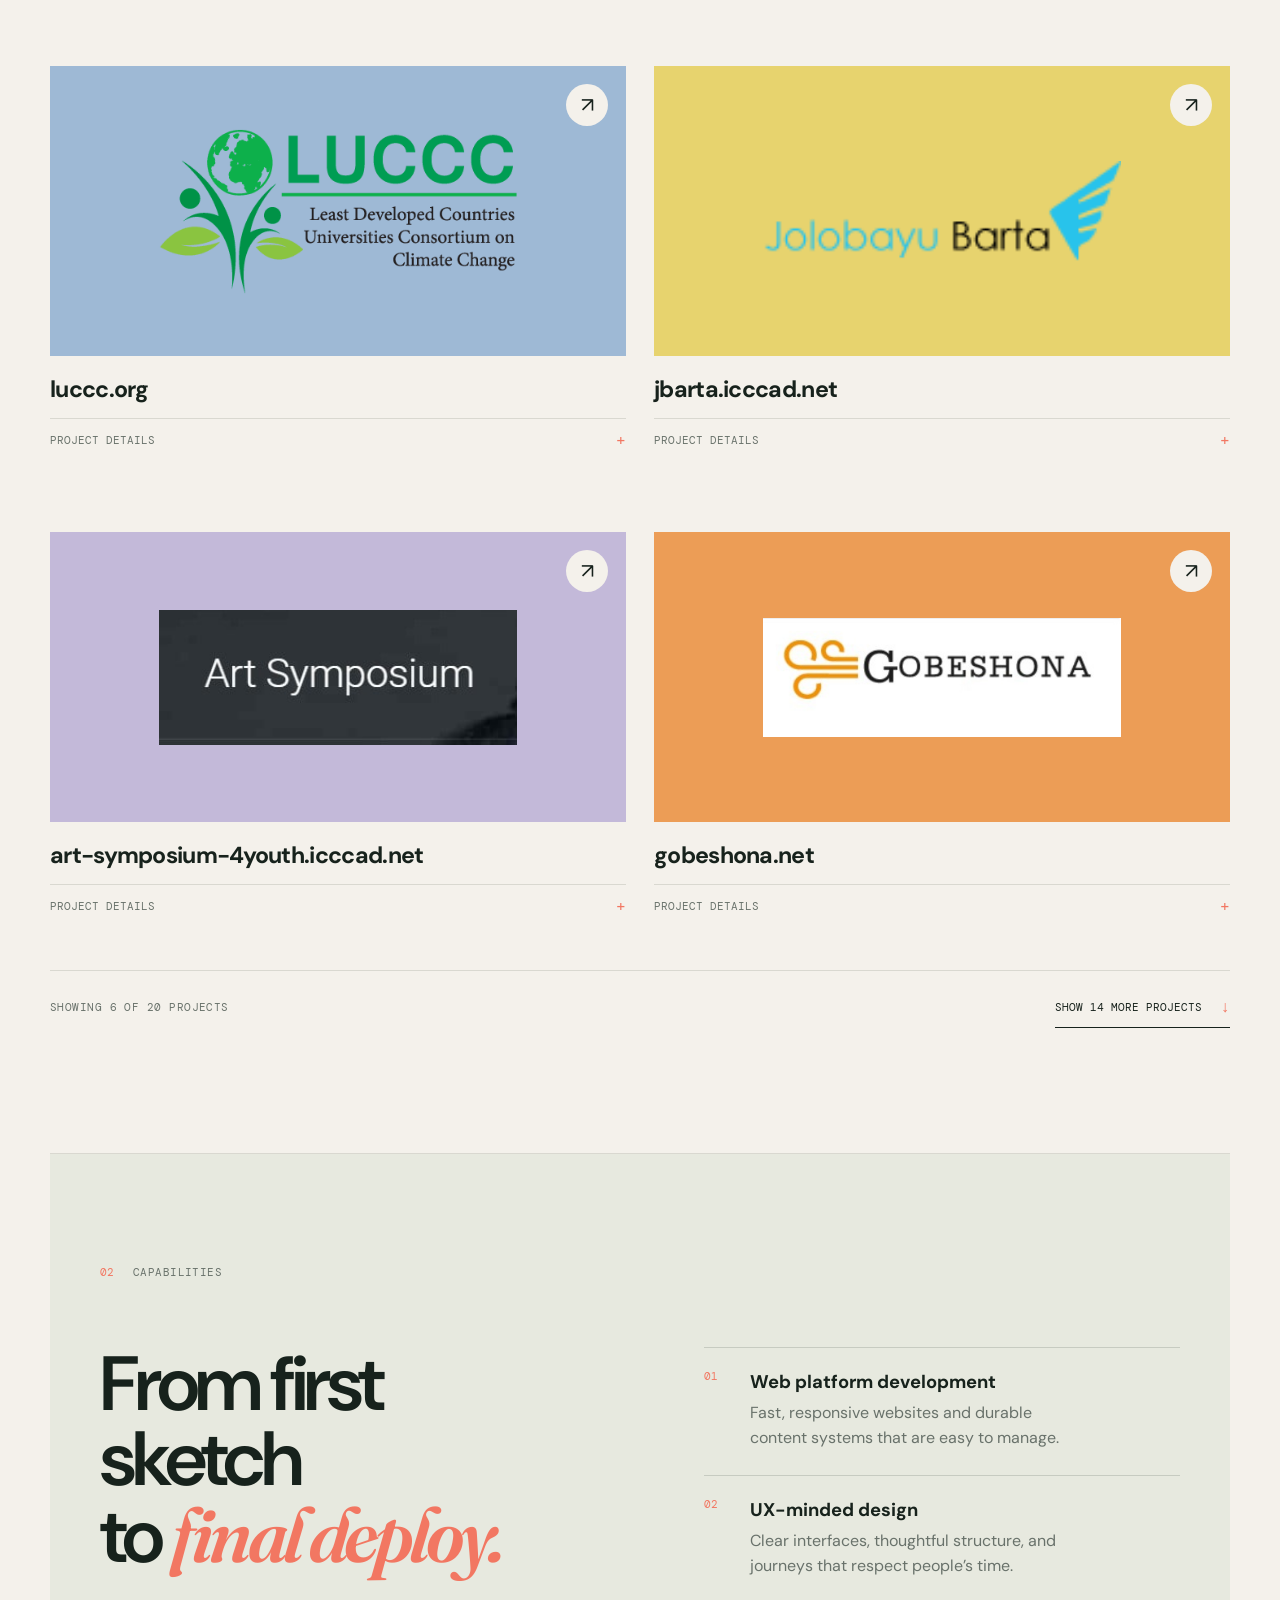
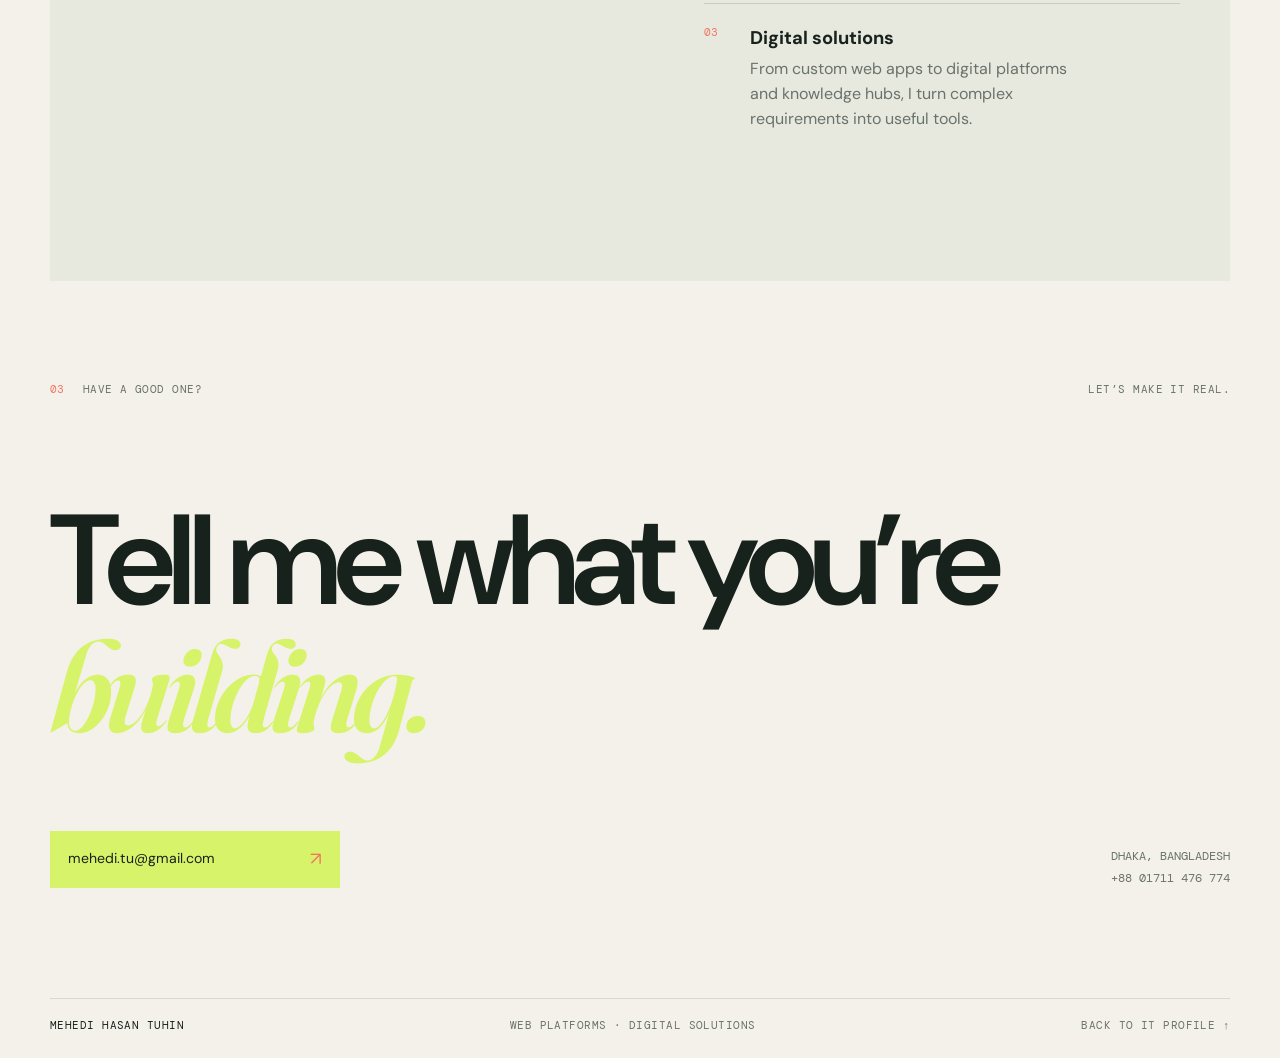
==== commit 89d83640: "Show project domains with expandable details" ====
--- a/dev/index.html
+++ b/dev/index.html
@@ -3,16 +3,18 @@
 <head>
   <meta charset="utf-8">
   <meta name="viewport" content="width=device-width, initial-scale=1">
-  <meta name="description" content="Mehedi Hasan Tuhin's web platform and digital solutions practice: websites, digital platforms, knowledge portals, and useful products.">
+  <meta name="description" content="tuhinitsme.github.io — web platforms, digital platforms, knowledge portals, and practical digital solutions by Mehedi Hasan Tuhin.">
   <meta name="author" content="Mehedi Hasan Tuhin">
   <meta name="keywords" content="web platform specialist, digital platform specialist, digital solutions, website development, Bangladesh">
   <link rel="canonical" href="https://tuhinitsme.github.io/dev/">
   <meta property="og:type" content="website">
-  <meta property="og:title" content="Web Platforms &amp; Digital Solutions | Mehedi Hasan Tuhin">
+  <meta property="og:title" content="tuhinitsme.github.io | Web Platforms &amp; Digital Solutions">
   <meta property="og:description" content="Web platforms, digital platforms, knowledge portals, and practical digital solutions built with purpose.">
   <meta property="og:url" content="https://tuhinitsme.github.io/dev/">
   <meta property="og:image" content="https://tuhinitsme.github.io/images/portfolio/ICCCAD.png">
   <meta name="twitter:card" content="summary_large_image">
+  <link rel="icon" type="image/svg+xml" href="../images/site-mark.svg">
+  <meta name="theme-color" content="#f4f1eb">
   <title>Web Platforms &amp; Digital Solutions | Mehedi Hasan Tuhin</title>
   <script type="application/ld+json">{"@context":"https://schema.org","@type":"ProfessionalService","name":"Mehedi Hasan Tuhin Development Practice","url":"https://tuhinitsme.github.io/dev/","description":"Web platform, digital platform, website development, and digital solutions practice.","areaServed":"Bangladesh","provider":{"@type":"Person","name":"Mehedi Hasan Tuhin","url":"https://tuhinitsme.github.io/"},"serviceType":["Web platform development","Digital platform development","Digital solutions","Website development"]}</script>
   <link rel="preconnect" href="https://fonts.googleapis.com">
@@ -22,38 +24,38 @@
 </head>
 <body>
   <header class="site-header">
-    <a class="brand" href="../" aria-label="Back to Mehedi Hasan Tuhin home">Mehedi Hasan Tuhin</a>
+    <a class="brand" href="../" aria-label="Mehedi Hasan Tuhin home"><img src="../images/site-mark.svg" alt=""><span>Mehedi Hasan Tuhin</span></a>
     <button class="menu-toggle" type="button" aria-expanded="false" aria-controls="site-nav"><span class="menu-toggle-label">Menu</span><span class="menu-icon" aria-hidden="true"><i></i><i></i></span></button>
     <nav class="site-nav" id="site-nav" aria-label="Development navigation"><a href="#work">Selected work</a><a href="#services">Capabilities</a><a href="../">IT profile <span aria-hidden="true">↗</span></a><a class="nav-contact" href="#contact">Start a project <span aria-hidden="true">↗</span></a></nav>
   </header>
   <main id="top">
-    <section class="hero section-shell" aria-labelledby="hero-title"><div class="hero-kicker"><span class="pulse"></span> Web platform &amp; digital solutions <span class="mono">/ websites · products · platforms</span></div><div class="hero-grid"><h1 id="hero-title">Digital work with <em>purpose.</em></h1><div class="hero-aside"><p>A focused practice for turning complex ideas into clear, useful web platforms, digital platforms, and online experiences.</p><a class="text-link" href="../">Back to my IT profile <span aria-hidden="true">↗</span></a></div></div><div class="hero-footer"><p>Web development · UX-minded builds · Digital platforms</p><p class="mono">Dhaka, Bangladesh <span aria-hidden="true">↘</span></p></div></section>
-    <section class="work section-shell" id="work" aria-labelledby="work-title"><div class="section-heading"><div class="section-label"><span>01</span> Selected work</div><h2 id="work-title">A varied practice,<br><em>one clear standard.</em></h2></div><div class="work-toolbar" aria-label="Filter projects"><p>Projects built for people doing important work.</p><div class="filter-list" role="group" aria-label="Project categories"><button class="filter-button is-active" type="button" data-filter="all">All</button><button class="filter-button" type="button" data-filter="impact">Impact</button><button class="filter-button" type="button" data-filter="freelance">Freelance</button><button class="filter-button" type="button" data-filter="product">Products</button></div></div><div class="project-grid">
-      <article class="project-card" data-category="impact"><a class="project-image image-sage" href="https://www.icccad.net" target="_blank" rel="noreferrer"><img src="../images/portfolio/ICCCAD.png" alt="ICCCAD logo"><span class="project-arrow" aria-hidden="true">↗</span></a><div class="project-meta"><span>01 / Impact</span><span>Web platform</span></div><h3>ICCCAD</h3><p>Digital home for climate research, learning, and action in Bangladesh.</p></article>
-      <article class="project-card" data-category="impact"><a class="project-image image-coral" href="http://conference.gobeshona.net/" target="_blank" rel="noreferrer"><img src="../images/portfolio/gobeshona-conference-logo-min.png" alt="Gobeshona conference logo"><span class="project-arrow" aria-hidden="true">↗</span></a><div class="project-meta"><span>02 / Impact</span><span>Conference platform</span></div><h3>Gobeshona Conference</h3><p>A digital platform for climate research exchange, dialogue, and collaboration.</p></article>
-      <article class="project-card" data-category="impact"><a class="project-image image-blue" href="https://luccc.org" target="_blank" rel="noreferrer"><img src="../images/portfolio/luccc-logo.png" alt="LUCCC logo"><span class="project-arrow" aria-hidden="true">↗</span></a><div class="project-meta"><span>03 / Impact</span><span>Research platform</span></div><h3>LUCCC</h3><p>A clear digital presence for leadership in urban climate change work.</p></article>
-      <article class="project-card" data-category="impact"><a class="project-image image-yellow" href="http://jbarta.icccad.net" target="_blank" rel="noreferrer"><img src="../images/portfolio/jbarta.png" alt="Jolobayu Barta logo"><span class="project-arrow" aria-hidden="true">↗</span></a><div class="project-meta"><span>04 / Impact</span><span>Knowledge hub</span></div><h3>Jolobayu Barta</h3><p>A one-stop source for climate change information in Bangladesh.</p></article>
-      <article class="project-card" data-category="impact"><a class="project-image image-lilac" href="http://art-symposium-4youth.icccad.net/" target="_blank" rel="noreferrer"><img src="../images/portfolio/youth-sym-min.jpg" alt="Art Symposium for Youth preview"><span class="project-arrow" aria-hidden="true">↗</span></a><div class="project-meta"><span>05 / Impact</span><span>Youth programme</span></div><h3>Art Symposium for Youth</h3><p>A creative digital space connecting young people, art, and climate action.</p></article>
-      <article class="project-card" data-category="impact"><a class="project-image image-orange" href="https://web.archive.org/web/20200425140823/http://gobeshona.net/" target="_blank" rel="noreferrer"><img src="../images/portfolio/gblogo.jpg" alt="Gobeshona logo"><span class="project-arrow" aria-hidden="true">↗</span></a><div class="project-meta"><span>06 / Impact</span><span>Knowledge portal</span></div><h3>Gobeshona</h3><p>A knowledge portal bringing climate evidence, voices, and resources together.</p></article>
-      <article class="project-card" data-category="impact"><a class="project-image image-sage" href="http://lossanddamageforum.org/" target="_blank" rel="noreferrer"><img src="../images/portfolio/lnd-Initials-Logo-s.png" alt="Loss and Damage Forum logo"><span class="project-arrow" aria-hidden="true">↗</span></a><div class="project-meta"><span>07 / Impact</span><span>Editorial platform</span></div><h3>Loss &amp; Damage Forum</h3><p>A focused platform for a global climate conversation.</p></article>
-      <article class="project-card" data-category="freelance"><a class="project-image image-coral" href="https://13texworkbd.com/" target="_blank" rel="noreferrer"><img src="../images/portfolio/13texwork_logo.png" alt="13 Tex Work logo"><span class="project-arrow" aria-hidden="true">↗</span></a><div class="project-meta"><span>08 / Freelance</span><span>Corporate website</span></div><h3>13 Tex Work</h3><p>A freelance web project for an export-oriented garments industry.</p></article>
-      <article class="project-card" data-category="freelance"><a class="project-image image-blue" href="https://ebigroup.com.bd/" target="_blank" rel="noreferrer"><span class="project-placeholder" aria-hidden="true">EBG<span>/</span></span><span class="project-arrow" aria-hidden="true">↗</span></a><div class="project-meta"><span>09 / Freelance</span><span>Mail solution</span></div><h3>Euro Bengal Group</h3><p>Consultancy support and mail solution services for a growing business group.</p></article>
-      <article class="project-card" data-category="freelance"><a class="project-image image-yellow" href="http://iconisl.com" target="_blank" rel="noreferrer"><img src="../images/portfolio/iconisl.png" alt="Icon Information Systems logo"><span class="project-arrow" aria-hidden="true">↗</span></a><div class="project-meta"><span>10 / Freelance</span><span>Web development</span></div><h3>Icon Information Systems</h3><p>Website development and technology delivery for an information systems company.</p></article>
-      <article class="project-card" data-category="freelance"><a class="project-image image-lilac" href="http://discovery-chemical.com/" target="_blank" rel="noreferrer"><img src="../images/portfolio/dicovery-logo.png" alt="Discovery Chemical logo"><span class="project-arrow" aria-hidden="true">↗</span></a><div class="project-meta"><span>11 / Freelance</span><span>Corporate design</span></div><h3>Discovery Chemical</h3><p>Website and corporate design support for a specialist chemical company.</p></article>
-      <article class="project-card" data-category="freelance"><a class="project-image image-orange" href="http://insolublehub.com" target="_blank" rel="noreferrer"><img src="../images/portfolio/insolube.png" alt="Insoluble HUB logo"><span class="project-arrow" aria-hidden="true">↗</span></a><div class="project-meta"><span>12 / Freelance</span><span>Website design</span></div><h3>Insoluble HUB</h3><p>A focused website design project for a digital venture.</p></article>
-      <article class="project-card" data-category="freelance"><a class="project-image image-sage" href="http://www.intspschool.com" target="_blank" rel="noreferrer"><img src="../images/portfolio/intspschool.png" alt="International Specialised School logo"><span class="project-arrow" aria-hidden="true">↗</span></a><div class="project-meta"><span>13 / Freelance</span><span>Education website</span></div><h3>International Specialised School</h3><p>Website support for an international education organisation.</p></article>
-      <article class="project-card" data-category="freelance"><a class="project-image image-coral" href="http://www.maishagroup.com/" target="_blank" rel="noreferrer"><img src="../images/portfolio/maishagroup.png" alt="Maisha Group logo"><span class="project-arrow" aria-hidden="true">↗</span></a><div class="project-meta"><span>14 / Freelance</span><span>Business website</span></div><h3>Maisha Group</h3><p>A corporate website for a reputed business house in Bangladesh.</p></article>
-      <article class="project-card" data-category="freelance"><a class="project-image image-yellow" href="http://www.titanicholidays.com" target="_blank" rel="noreferrer"><img src="../images/portfolio/titanic-web.png" alt="Titanic Holidays website preview"><span class="project-arrow" aria-hidden="true">↗</span></a><div class="project-meta"><span>15 / Freelance</span><span>Travel website</span></div><h3>Titanic Holidays</h3><p>A clearer digital front door for a travel agency.</p></article>
-      <article class="project-card" data-category="freelance"><a class="project-image image-lilac" href="http://www.imediaprinting.com.au" target="_blank" rel="noreferrer"><img src="../images/portfolio/imediaprinting.png" alt="iMedia Printing logo"><span class="project-arrow" aria-hidden="true">↗</span></a><div class="project-meta"><span>16 / Freelance</span><span>E-commerce</span></div><h3>iMedia Printing</h3><p>An e-commerce website made for fast decisions and repeat orders.</p></article>
-      <article class="project-card" data-category="freelance"><a class="project-image image-blue" href="http://www.informatixit.com" target="_blank" rel="noreferrer"><img src="../images/portfolio/informatix-web.png" alt="Informatix IT Academy logo"><span class="project-arrow" aria-hidden="true">↗</span></a><div class="project-meta"><span>17 / Freelance</span><span>Education website</span></div><h3>Informatix IT Academy</h3><p>A website project for an IT education and training organisation.</p></article>
-      <article class="project-card" data-category="freelance"><a class="project-image image-orange" href="http://bop.tuhinitsme.ml" target="_blank" rel="noreferrer"><img src="../images/portfolio/bop-logo.png" alt="Birds of Paradise logo"><span class="project-arrow" aria-hidden="true">↗</span></a><div class="project-meta"><span>18 / Freelance</span><span>School website</span></div><h3>Birds of Paradise</h3><p>A website design project for a special children’s school.</p></article>
-      <article class="project-card" data-category="freelance"><a class="project-image image-sage" href="http://www.agronium.com/" target="_blank" rel="noreferrer"><img src="../images/portfolio/agronium-logo.png" alt="Agronium logo"><span class="project-arrow" aria-hidden="true">↗</span></a><div class="project-meta"><span>19 / Freelance</span><span>E-commerce</span></div><h3>Agronium</h3><p>Corporate design and e-commerce website development.</p></article>
-      <article class="project-card" data-category="product"><a class="project-image image-coral" href="mailto:mehedi.tu@gmail.com?subject=E-prescription%20system%20enquiry"><img src="../images/portfolio/eprescrip.png" alt="E-prescription system graphic"><span class="project-arrow" aria-hidden="true">↗</span></a><div class="project-meta"><span>20 / Product</span><span>Healthcare app</span></div><h3>E-prescription system</h3><p>An interactive healthcare web app available to discuss on request.</p></article>
-    </div><p class="project-count" aria-live="polite">Showing <span id="visible-count">20</span> selected projects</p></section>
+    <section class="hero hero-domain section-shell" aria-labelledby="hero-title"><h1 class="domain-title" id="hero-title">Selected project domains</h1></section>
+    <section class="work section-shell" id="work" aria-labelledby="work-title"><div class="section-heading"><div class="section-label"><span>01</span> Project archive</div><h2 id="work-title">A varied practice,<br><em>one clear standard.</em></h2></div><div class="work-toolbar" aria-label="Project controls"><p>Projects built for people doing important work.</p><div class="work-controls"><div class="filter-list" role="group" aria-label="Project categories"><button class="filter-button is-active" type="button" data-filter="all" aria-pressed="true">All</button><button class="filter-button" type="button" data-filter="impact" aria-pressed="false">Impact</button><button class="filter-button" type="button" data-filter="freelance" aria-pressed="false">Freelance</button><button class="filter-button" type="button" data-filter="product" aria-pressed="false">Products</button></div><div class="view-switch" role="group" aria-label="Project layout"><button class="view-button is-active" type="button" data-view="grid" aria-label="Grid view" aria-pressed="true" title="Grid view"><span class="view-icon view-icon-grid" aria-hidden="true"></span></button><button class="view-button" type="button" data-view="list" aria-label="List view" aria-pressed="false" title="List view"><span class="view-icon view-icon-list" aria-hidden="true"></span></button></div></div></div><div class="project-grid" id="project-grid">
+      <article class="project-card" data-category="impact"><a class="project-image image-sage" href="https://www.icccad.net" target="_blank" rel="noreferrer"><img src="../images/portfolio/ICCCAD.png" alt="ICCCAD logo"><span class="project-arrow" aria-hidden="true">↗</span></a><h3><a href="https://www.icccad.net" target="_blank" rel="noreferrer">icccad.net</a></h3><details class="project-details"><summary>Project details</summary><div class="project-meta"><span>Impact</span><span>Web platform</span></div><p><strong>ICCCAD.</strong> Digital home for climate research, learning, and action in Bangladesh.</p></details></article>
+      <article class="project-card" data-category="impact"><a class="project-image image-coral" href="http://conference.gobeshona.net/" target="_blank" rel="noreferrer"><img src="../images/portfolio/gobeshona-conference-logo-min.png" alt="Gobeshona conference logo"><span class="project-arrow" aria-hidden="true">↗</span></a><h3><a href="http://conference.gobeshona.net/" target="_blank" rel="noreferrer">conference.gobeshona.net</a></h3><details class="project-details"><summary>Project details</summary><div class="project-meta"><span>Impact</span><span>Conference platform</span></div><p><strong>Gobeshona Conference.</strong> A digital platform for climate research exchange, dialogue, and collaboration.</p></details></article>
+      <article class="project-card" data-category="impact"><a class="project-image image-blue" href="https://luccc.org" target="_blank" rel="noreferrer"><img src="../images/portfolio/luccc-logo.png" alt="LUCCC logo"><span class="project-arrow" aria-hidden="true">↗</span></a><h3><a href="https://luccc.org" target="_blank" rel="noreferrer">luccc.org</a></h3><details class="project-details"><summary>Project details</summary><div class="project-meta"><span>Impact</span><span>Research platform</span></div><p><strong>LUCCC.</strong> A clear digital presence for leadership in urban climate change work.</p></details></article>
+      <article class="project-card" data-category="impact"><a class="project-image image-yellow" href="http://jbarta.icccad.net" target="_blank" rel="noreferrer"><img src="../images/portfolio/jbarta.png" alt="Jolobayu Barta logo"><span class="project-arrow" aria-hidden="true">↗</span></a><h3><a href="http://jbarta.icccad.net" target="_blank" rel="noreferrer">jbarta.icccad.net</a></h3><details class="project-details"><summary>Project details</summary><div class="project-meta"><span>Impact</span><span>Knowledge hub</span></div><p><strong>Jolobayu Barta.</strong> A one-stop source for climate change information in Bangladesh.</p></details></article>
+      <article class="project-card" data-category="impact"><a class="project-image image-lilac" href="http://art-symposium-4youth.icccad.net/" target="_blank" rel="noreferrer"><img src="../images/portfolio/youth-sym-min.jpg" alt="Art Symposium for Youth preview"><span class="project-arrow" aria-hidden="true">↗</span></a><h3><a href="http://art-symposium-4youth.icccad.net/" target="_blank" rel="noreferrer">art-symposium-4youth.icccad.net</a></h3><details class="project-details"><summary>Project details</summary><div class="project-meta"><span>Impact</span><span>Youth programme</span></div><p><strong>Art Symposium for Youth.</strong> A creative digital space connecting young people, art, and climate action.</p></details></article>
+      <article class="project-card" data-category="impact"><a class="project-image image-orange" href="https://web.archive.org/web/20200425140823/http://gobeshona.net/" target="_blank" rel="noreferrer"><img src="../images/portfolio/gblogo.jpg" alt="Gobeshona logo"><span class="project-arrow" aria-hidden="true">↗</span></a><h3><a href="https://web.archive.org/web/20200425140823/http://gobeshona.net/" target="_blank" rel="noreferrer">gobeshona.net</a></h3><details class="project-details"><summary>Project details</summary><div class="project-meta"><span>Impact</span><span>Knowledge portal</span></div><p>A knowledge portal bringing climate evidence, voices, and resources together.</p></details></article>
+      <article class="project-card" data-category="impact"><a class="project-image image-sage" href="http://lossanddamageforum.org/" target="_blank" rel="noreferrer"><img src="../images/portfolio/lnd-Initials-Logo-s.png" alt="Loss and Damage Forum logo"><span class="project-arrow" aria-hidden="true">↗</span></a><h3><a href="http://lossanddamageforum.org/" target="_blank" rel="noreferrer">lossanddamageforum.org</a></h3><details class="project-details"><summary>Project details</summary><div class="project-meta"><span>Impact</span><span>Editorial platform</span></div><p><strong>Loss &amp; Damage Forum.</strong> A focused platform for a global climate conversation.</p></details></article>
+      <article class="project-card" data-category="freelance"><a class="project-image image-coral" href="https://13texworkbd.com/" target="_blank" rel="noreferrer"><img src="../images/portfolio/13texwork_logo.png" alt="13 Tex Work logo"><span class="project-arrow" aria-hidden="true">↗</span></a><h3><a href="https://13texworkbd.com/" target="_blank" rel="noreferrer">13texworkbd.com</a></h3><details class="project-details"><summary>Project details</summary><div class="project-meta"><span>Freelance</span><span>Corporate website</span></div><p><strong>13 Tex Work.</strong> A freelance web project for an export-oriented garments industry.</p></details></article>
+      <article class="project-card" data-category="freelance"><a class="project-image image-blue" href="https://ebigroup.com.bd/" target="_blank" rel="noreferrer"><span class="project-placeholder" aria-hidden="true">EBG<span>/</span></span><span class="project-arrow" aria-hidden="true">↗</span></a><h3><a href="https://ebigroup.com.bd/" target="_blank" rel="noreferrer">ebigroup.com.bd</a></h3><details class="project-details"><summary>Project details</summary><div class="project-meta"><span>Freelance</span><span>Mail solution</span></div><p><strong>Euro Bengal Group.</strong> Consultancy support and mail solution services for a growing business group.</p></details></article>
+      <article class="project-card" data-category="freelance"><a class="project-image image-yellow" href="http://iconisl.com" target="_blank" rel="noreferrer"><img src="../images/portfolio/iconisl.png" alt="Icon Information Systems logo"><span class="project-arrow" aria-hidden="true">↗</span></a><h3><a href="http://iconisl.com" target="_blank" rel="noreferrer">iconisl.com</a></h3><details class="project-details"><summary>Project details</summary><div class="project-meta"><span>Freelance</span><span>Web development</span></div><p><strong>Icon Information Systems.</strong> Website development and technology delivery for an information systems company.</p></details></article>
+      <article class="project-card" data-category="freelance"><a class="project-image image-lilac" href="http://discovery-chemical.com/" target="_blank" rel="noreferrer"><img src="../images/portfolio/dicovery-logo.png" alt="Discovery Chemical logo"><span class="project-arrow" aria-hidden="true">↗</span></a><h3><a href="http://discovery-chemical.com/" target="_blank" rel="noreferrer">discovery-chemical.com</a></h3><details class="project-details"><summary>Project details</summary><div class="project-meta"><span>Freelance</span><span>Corporate design</span></div><p><strong>Discovery Chemical.</strong> Website and corporate design support for a specialist chemical company.</p></details></article>
+      <article class="project-card" data-category="freelance"><a class="project-image image-orange" href="http://insolublehub.com" target="_blank" rel="noreferrer"><img src="../images/portfolio/insolube.png" alt="Insoluble HUB logo"><span class="project-arrow" aria-hidden="true">↗</span></a><h3><a href="http://insolublehub.com" target="_blank" rel="noreferrer">insolublehub.com</a></h3><details class="project-details"><summary>Project details</summary><div class="project-meta"><span>Freelance</span><span>Website design</span></div><p><strong>Insoluble HUB.</strong> A focused website design project for a digital venture.</p></details></article>
+      <article class="project-card" data-category="freelance"><a class="project-image image-sage" href="http://www.intspschool.com" target="_blank" rel="noreferrer"><img src="../images/portfolio/intspschool.png" alt="International Specialised School logo"><span class="project-arrow" aria-hidden="true">↗</span></a><h3><a href="http://www.intspschool.com" target="_blank" rel="noreferrer">intspschool.com</a></h3><details class="project-details"><summary>Project details</summary><div class="project-meta"><span>Freelance</span><span>Education website</span></div><p><strong>International Specialised School.</strong> Website support for an international education organisation.</p></details></article>
+      <article class="project-card" data-category="freelance"><a class="project-image image-coral" href="http://www.maishagroup.com/" target="_blank" rel="noreferrer"><img src="../images/portfolio/maishagroup.png" alt="Maisha Group logo"><span class="project-arrow" aria-hidden="true">↗</span></a><h3><a href="http://www.maishagroup.com/" target="_blank" rel="noreferrer">maishagroup.com</a></h3><details class="project-details"><summary>Project details</summary><div class="project-meta"><span>Freelance</span><span>Business website</span></div><p><strong>Maisha Group.</strong> A corporate website for a reputed business house in Bangladesh.</p></details></article>
+      <article class="project-card" data-category="freelance"><a class="project-image image-yellow" href="http://www.titanicholidays.com" target="_blank" rel="noreferrer"><img src="../images/portfolio/titanic-web.png" alt="Titanic Holidays website preview"><span class="project-arrow" aria-hidden="true">↗</span></a><h3><a href="http://www.titanicholidays.com" target="_blank" rel="noreferrer">titanicholidays.com</a></h3><details class="project-details"><summary>Project details</summary><div class="project-meta"><span>Freelance</span><span>Travel website</span></div><p><strong>Titanic Holidays.</strong> A clearer digital front door for a travel agency.</p></details></article>
+      <article class="project-card" data-category="freelance"><a class="project-image image-lilac" href="http://www.imediaprinting.com.au" target="_blank" rel="noreferrer"><img src="../images/portfolio/imediaprinting.png" alt="iMedia Printing logo"><span class="project-arrow" aria-hidden="true">↗</span></a><h3><a href="http://www.imediaprinting.com.au" target="_blank" rel="noreferrer">imediaprinting.com.au</a></h3><details class="project-details"><summary>Project details</summary><div class="project-meta"><span>Freelance</span><span>E-commerce</span></div><p><strong>iMedia Printing.</strong> An e-commerce website made for fast decisions and repeat orders.</p></details></article>
+      <article class="project-card" data-category="freelance"><a class="project-image image-blue" href="http://www.informatixit.com" target="_blank" rel="noreferrer"><img src="../images/portfolio/informatix-web.png" alt="Informatix IT Academy logo"><span class="project-arrow" aria-hidden="true">↗</span></a><h3><a href="http://www.informatixit.com" target="_blank" rel="noreferrer">informatixit.com</a></h3><details class="project-details"><summary>Project details</summary><div class="project-meta"><span>Freelance</span><span>Education website</span></div><p><strong>Informatix IT Academy.</strong> A website project for an IT education and training organisation.</p></details></article>
+      <article class="project-card" data-category="freelance"><a class="project-image image-orange" href="http://bop.tuhinitsme.ml" target="_blank" rel="noreferrer"><img src="../images/portfolio/bop-logo.png" alt="Birds of Paradise logo"><span class="project-arrow" aria-hidden="true">↗</span></a><h3><a href="http://bop.tuhinitsme.ml" target="_blank" rel="noreferrer">bop.tuhinitsme.ml</a></h3><details class="project-details"><summary>Project details</summary><div class="project-meta"><span>Freelance</span><span>School website</span></div><p><strong>Birds of Paradise.</strong> A website design project for a special children’s school.</p></details></article>
+      <article class="project-card" data-category="freelance"><a class="project-image image-sage" href="http://www.agronium.com/" target="_blank" rel="noreferrer"><img src="../images/portfolio/agronium-logo.png" alt="Agronium logo"><span class="project-arrow" aria-hidden="true">↗</span></a><h3><a href="http://www.agronium.com/" target="_blank" rel="noreferrer">agronium.com</a></h3><details class="project-details"><summary>Project details</summary><div class="project-meta"><span>Freelance</span><span>E-commerce</span></div><p><strong>Agronium.</strong> Corporate design and e-commerce website development.</p></details></article>
+      <article class="project-card" data-category="product"><a class="project-image image-coral" href="mailto:mehedi.tu@gmail.com?subject=E-prescription%20system%20enquiry"><img src="../images/portfolio/eprescrip.png" alt="E-prescription system graphic"><span class="project-arrow" aria-hidden="true">↗</span></a><h3>E-prescription system</h3><details class="project-details"><summary>Project details</summary><div class="project-meta"><span>Product</span><span>Healthcare app</span></div><p>An interactive healthcare web app available to discuss on request.</p></details></article>
+    </div><div class="project-footer"><p class="project-count" aria-live="polite">Showing <span id="visible-count">6</span> of <span id="total-count">20</span> projects</p><button class="show-more-button" id="project-toggle" type="button" aria-expanded="false">Show all 20 projects <span aria-hidden="true">↓</span></button></div></section>
     <section class="services section-shell" id="services" aria-labelledby="services-title"><div class="section-label"><span>02</span> Capabilities</div><div class="services-grid"><h2 id="services-title">From first sketch<br>to <em>final deploy.</em></h2><div class="service-list"><div class="service-item"><span>01</span><h3>Web platform development</h3><p>Fast, responsive websites and durable content systems that are easy to manage.</p></div><div class="service-item"><span>02</span><h3>UX-minded design</h3><p>Clear interfaces, thoughtful structure, and journeys that respect people’s time.</p></div><div class="service-item"><span>03</span><h3>Digital solutions</h3><p>From custom web apps to digital platforms and knowledge hubs, I turn complex requirements into useful tools.</p></div></div></div></section>
     <section class="contact section-shell" id="contact" aria-labelledby="contact-title"><div class="contact-top"><span class="section-label"><span>03</span> Have a good one?</span><span class="mono">Let’s make it real.</span></div><h2 id="contact-title">Tell me what you’re<br><em>building.</em></h2><div class="contact-bottom"><a class="button button-light" href="mailto:mehedi.tu@gmail.com?subject=Project%20enquiry">mehedi.tu@gmail.com <span aria-hidden="true">↗</span></a><div class="contact-details"><span>Dhaka, Bangladesh</span><a href="tel:+8801711476774">+88 01711 476 774</a></div></div></section>
   </main>
-  <footer class="site-footer section-shell"><span>Mehedi Hasan Tuhin</span><span>Development practice</span><a href="../">Back to IT profile ↑</a></footer>
+  <footer class="site-footer section-shell"><span>Mehedi Hasan Tuhin</span><span>Web platforms · digital solutions</span><a href="../">Back to IT profile ↑</a></footer>
   <script src="../js/main.js"></script>
 </body>
 </html>
--- a/css/style.css
+++ b/css/style.css
@@ -22,7 +22,8 @@
 img { display: block; max-width: 100%; }
 .section-shell, .site-header { width: min(1180px, calc(100% - 64px)); margin-inline: auto; }
 .site-header { display: flex; align-items: center; justify-content: space-between; min-height: 92px; }
-.brand { font-family: var(--mono); font-size: 1.05rem; font-weight: 500; letter-spacing: .04em; }
+.brand { display: inline-flex; align-items: center; gap: 11px; font-family: var(--mono); font-size: .95rem; font-weight: 500; }
+.brand img { width: 36px; height: 36px; }
 .brand span { color: var(--coral); }
 .site-nav { display: flex; align-items: center; gap: 32px; font-size: .9rem; }
 .site-nav a { transition: color .2s ease; }
@@ -39,6 +40,11 @@
 h1, h2, h3, p { margin-top: 0; }
 h1, h2 { font-weight: 600; letter-spacing: -.055em; line-height: .98; }
 h1 { margin-bottom: 0; font-size: clamp(4rem, 8.5vw, 8.2rem); }
+.domain-title { display: flex; flex-direction: column; align-items: flex-start; font-size: clamp(3.7rem, 8.5vw, 8.2rem); animation: title-arrive .8s cubic-bezier(.2,.8,.2,1) both; }
+.domain-title > span { white-space: nowrap; }
+.domain-title em { color: var(--coral); animation: title-arrive .8s .12s cubic-bezier(.2,.8,.2,1) both; }
+.domain-dot { color: var(--coral); }
+@keyframes title-arrive { from { opacity: 0; transform: translateY(22px); } to { opacity: 1; transform: translateY(0); } }
 h2 { font-size: clamp(3rem, 6vw, 6rem); }
 em { color: var(--coral); font-family: var(--serif); font-style: italic; font-weight: 600; letter-spacing: -.06em; }
 .hero-aside { max-width: 295px; padding-bottom: 12px; }
@@ -66,20 +72,45 @@
 .section-heading em { color: var(--blue); }
 .work-toolbar { display: flex; justify-content: space-between; align-items: center; gap: 30px; margin: 76px 0 28px; color: var(--muted); }
 .work-toolbar p { margin: 0; }
+.work-controls { display: flex; align-items: center; justify-content: flex-end; gap: 14px; }
 .filter-list { display: flex; gap: 7px; flex-wrap: wrap; }
 .filter-button { padding: 8px 13px; background: transparent; border: 1px solid var(--line); color: var(--muted); font-family: var(--mono); font-size: .67rem; text-transform: uppercase; }
+.filter-button { transition: color .2s ease, background .2s ease, border-color .2s ease; }
 .filter-button:hover, .filter-button:focus-visible, .filter-button.is-active { border-color: var(--ink); color: var(--ink); background: var(--lime); }
-.project-grid { display: grid; grid-template-columns: repeat(2, 1fr); gap: 70px 28px; }
-.project-card { min-width: 0; }
+.view-switch { display: flex; gap: 4px; border-left: 1px solid var(--line); padding-left: 12px; }
+.view-button { display: grid; place-items: center; width: 36px; height: 36px; padding: 0; background: transparent; color: var(--muted); transition: color .2s ease, background .2s ease; }
+.view-button:hover, .view-button:focus-visible, .view-button.is-active { background: var(--lime); color: var(--ink); }
+.view-icon { position: relative; display: block; width: 16px; height: 16px; }
+.view-icon-grid { background: linear-gradient(currentColor 0 0) 0 0 / 6px 6px, linear-gradient(currentColor 0 0) 10px 0 / 6px 6px, linear-gradient(currentColor 0 0) 0 10px / 6px 6px, linear-gradient(currentColor 0 0) 10px 10px / 6px 6px; background-repeat: no-repeat; }
+.view-icon-list { background: linear-gradient(currentColor 0 0) 0 1px / 16px 2px, linear-gradient(currentColor 0 0) 0 7px / 16px 2px, linear-gradient(currentColor 0 0) 0 13px / 16px 2px; background-repeat: no-repeat; }
+.project-grid { display: grid; grid-template-columns: repeat(2, minmax(0, 1fr)); gap: 70px 28px; }
+.project-card { min-width: 0; animation: card-arrive .45s cubic-bezier(.2,.8,.2,1) both; animation-delay: var(--card-delay, 0ms); }
+.project-card[hidden] { display: none; }
+@keyframes card-arrive { from { opacity: 0; transform: translateY(12px); } to { opacity: 1; transform: translateY(0); } }
+.project-grid.is-list { grid-template-columns: 1fr; gap: 0; }
+.project-grid.is-list .project-card { display: grid; grid-template-columns: minmax(190px, .7fr) 1.3fr; grid-template-rows: auto auto 1fr; column-gap: 28px; border-top: 1px solid var(--line); padding: 18px 0; }
+.project-grid.is-list .project-card[hidden] { display: none; }
+.project-grid.is-list .project-image { grid-row: 1 / 4; min-height: 190px; }
+.project-grid.is-list .project-image img { width: 58%; max-height: 120px; }
+.project-grid.is-list .project-meta { align-self: end; margin-top: 0; }
+.project-grid.is-list .project-card h3 { margin: 12px 0 3px; }
+.project-grid.is-list .project-card p { max-width: 560px; }
 .project-image { position: relative; display: grid; place-items: center; min-height: 290px; overflow: hidden; }
 .project-image img { width: 62%; max-height: 165px; object-fit: contain; transition: transform .5s cubic-bezier(.2,.8,.2,1); }
 .project-image:hover img, .project-image:focus-visible img { transform: scale(1.07); }
 .image-sage { background: #b7c69d; }.image-coral { background: var(--coral); }.image-blue { background: var(--blue); }.image-yellow { background: var(--yellow); }.image-lilac { background: var(--lilac); }.image-orange { background: var(--orange); }.project-placeholder { color: var(--ink); font: 500 3rem var(--mono); letter-spacing: -.08em; }.project-placeholder span { color: var(--coral); }
 .project-arrow { position: absolute; top: 18px; right: 18px; display: grid; place-items: center; width: 42px; height: 42px; background: var(--paper); border-radius: 50%; font-size: 1.3rem; }
 .project-meta { display: flex; justify-content: space-between; gap: 20px; border-bottom: 1px solid var(--line); margin-top: 17px; padding-bottom: 9px; color: var(--muted); }
-.project-card h3 { margin: 16px 0 3px; font-size: 1.45rem; letter-spacing: -.03em; }
+.project-card h3 { margin: 16px 0 3px; font-size: 1.45rem; letter-spacing: -.03em; overflow-wrap: anywhere; }.project-card h3 a:hover, .project-card h3 a:focus-visible { color: var(--coral); }
 .project-card p { max-width: 390px; margin-bottom: 0; color: var(--muted); }
+.project-details { margin-top: 10px; border-top: 1px solid var(--line); }.project-details summary { display: flex; align-items: center; justify-content: space-between; gap: 14px; padding: 11px 0; color: var(--muted); cursor: pointer; font: .66rem var(--mono); text-transform: uppercase; list-style: none; }.project-details summary::-webkit-details-marker { display: none; }.project-details summary::after { content: "+"; color: var(--coral); font-size: 1rem; }.project-details[open] summary::after { content: "−"; }.project-details .project-meta { margin-top: 0; }
 .project-count { margin: 45px 0 0; color: var(--muted); }
+.project-footer { display: flex; align-items: center; justify-content: space-between; gap: 20px; margin-top: 42px; border-top: 1px solid var(--line); padding-top: 15px; }
+.project-footer .project-count { margin: 0; }
+.show-more-button { display: inline-flex; align-items: center; gap: 18px; padding: 10px 0; border-bottom: 1px solid var(--ink); background: transparent; color: var(--ink); cursor: pointer; font: .7rem var(--mono); text-transform: uppercase; }
+.show-more-button[hidden] { display: none; }
+.show-more-button span { color: var(--coral); font-size: 1rem; }
+.show-more-button:hover, .show-more-button:focus-visible { color: var(--coral); }
 .services { background: #e7e9df; max-width: 100%; padding-inline: max(32px, calc((100% - 1180px) / 2)); }
 .services-grid { display: grid; grid-template-columns: 1fr 1fr; gap: 10vw; margin-top: 65px; }
 .services h2 em { color: var(--coral); }
@@ -101,6 +132,8 @@
 @media (max-width: 760px) {
   .section-shell, .site-header { width: min(100% - 40px, 1180px); }
   .site-header { min-height: 74px; }
+  .brand { gap: 8px; font-size: .75rem; }
+  .brand img { width: 32px; height: 32px; }
   .menu-toggle { display: flex; align-items: center; gap: 10px; padding: 8px 0; font-family: var(--mono); font-size: .7rem; text-transform: uppercase; }
   .menu-icon { display: flex; flex-direction: column; gap: 5px; width: 22px; }
   .menu-icon i { display: block; height: 1px; background: var(--ink); }
@@ -123,9 +156,17 @@
   .section-heading { display: block; }
   .section-heading h2 { margin-top: 45px; }
   .work-toolbar { display: block; margin: 50px 0 25px; }
-  .filter-list { margin-top: 22px; }
+  .work-controls { justify-content: space-between; gap: 10px; margin-top: 18px; }
+  .filter-list { gap: 5px; }
+  .filter-button { padding: 8px 9px; font-size: .61rem; }
   .project-grid { grid-template-columns: 1fr; gap: 55px; }
+  .project-footer { align-items: flex-start; flex-direction: column; gap: 12px; }
   .project-image { min-height: 250px; }
+  .project-grid.is-list { gap: 0; }
+  .project-grid.is-list .project-card { grid-template-columns: minmax(0, 1fr); grid-template-rows: auto; gap: 0; padding: 20px 0 26px; }
+  .project-grid.is-list .project-image { grid-row: auto; min-height: 220px; }
+  .project-grid.is-list .project-meta { margin-top: 14px; }
+  .domain-title { font-size: 1.8rem; }
   .services { padding-inline: 20px; }
   .contact { padding: 75px 0 85px; }
   .contact h2 { margin: 75px 0 55px; font-size: 4rem; }
@@ -135,4 +176,4 @@
   .site-footer { gap: 14px; flex-wrap: wrap; font-size: .62rem; }
 }
 :focus-visible { outline: 2px solid var(--coral); outline-offset: 4px; }
-@media (prefers-reduced-motion: reduce) { *, *::before, *::after { scroll-behavior: auto !important; transition-duration: .01ms !important; animation-duration: .01ms !important; } }
+@media (prefers-reduced-motion: reduce) { *, *::before, *::after { scroll-behavior: auto !important; transition-duration: .01ms !important; animation-duration: .01ms !important; animation-delay: 0ms !important; } }
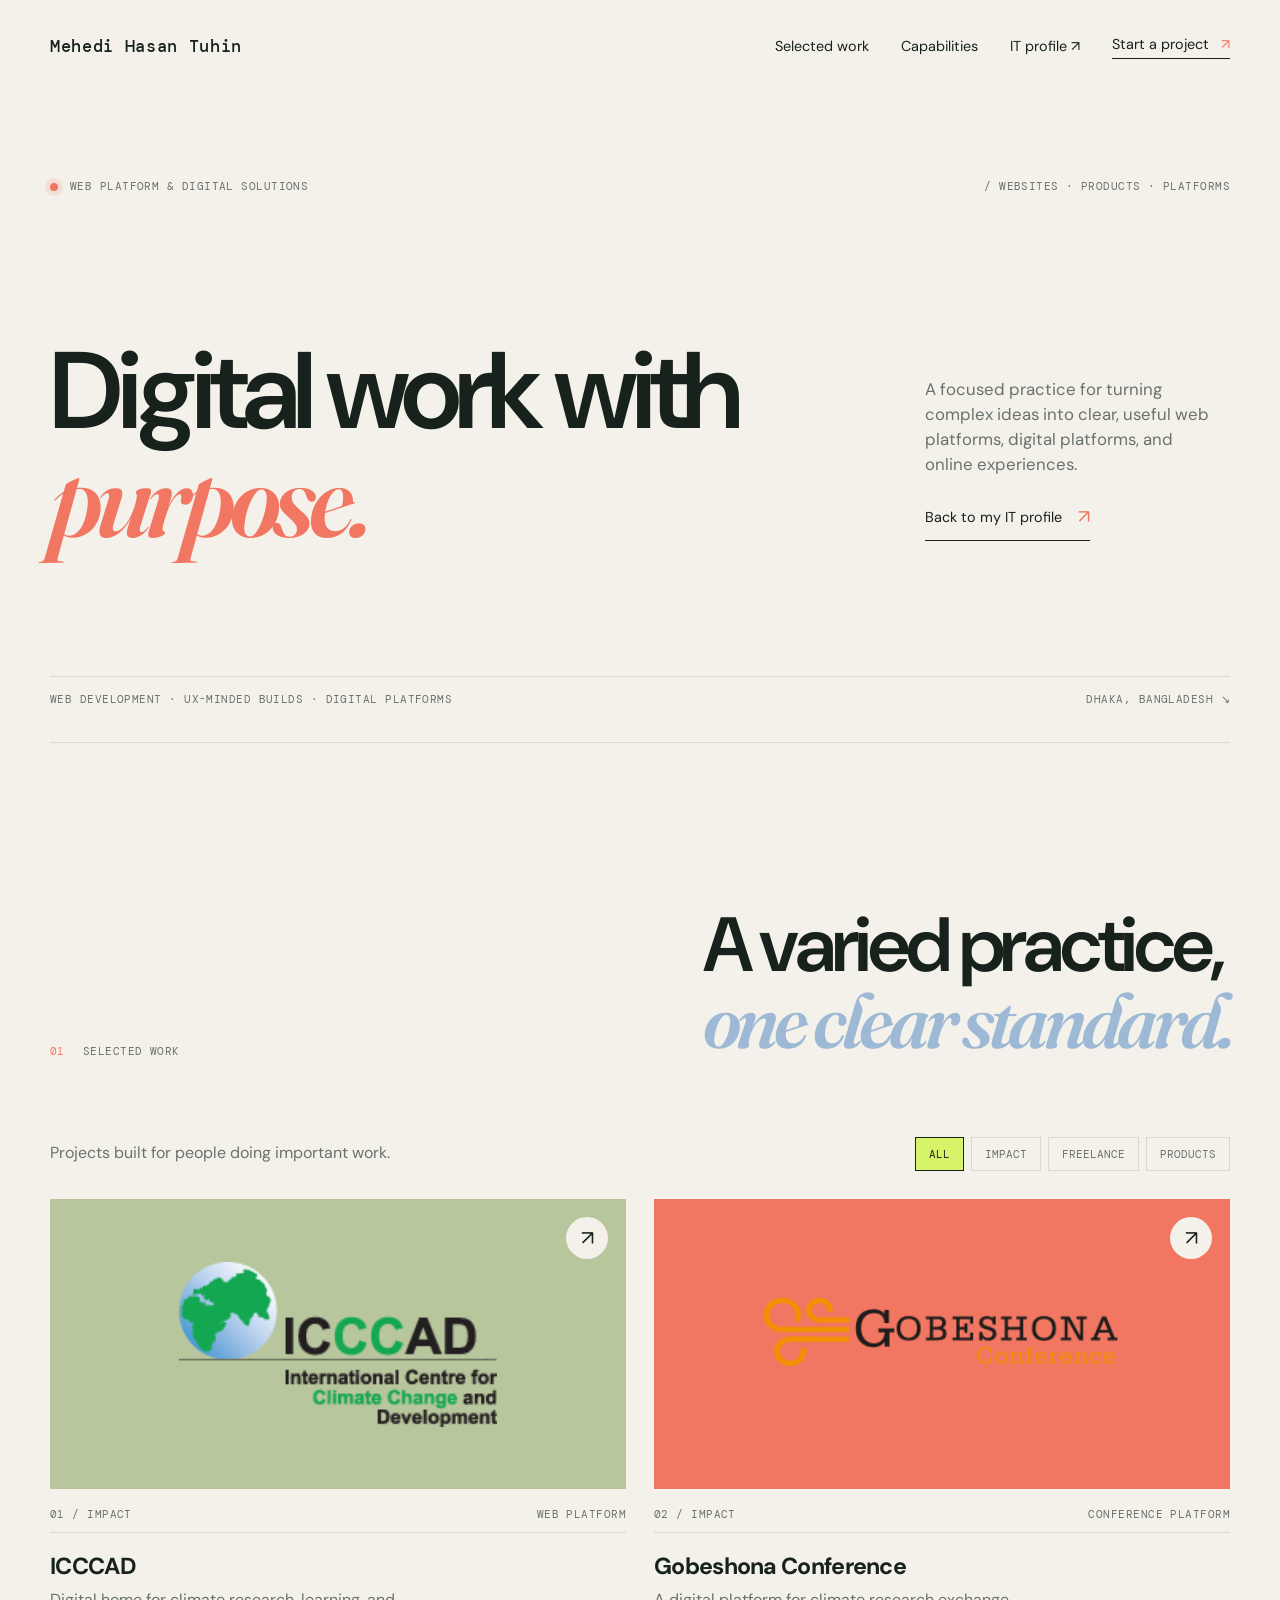
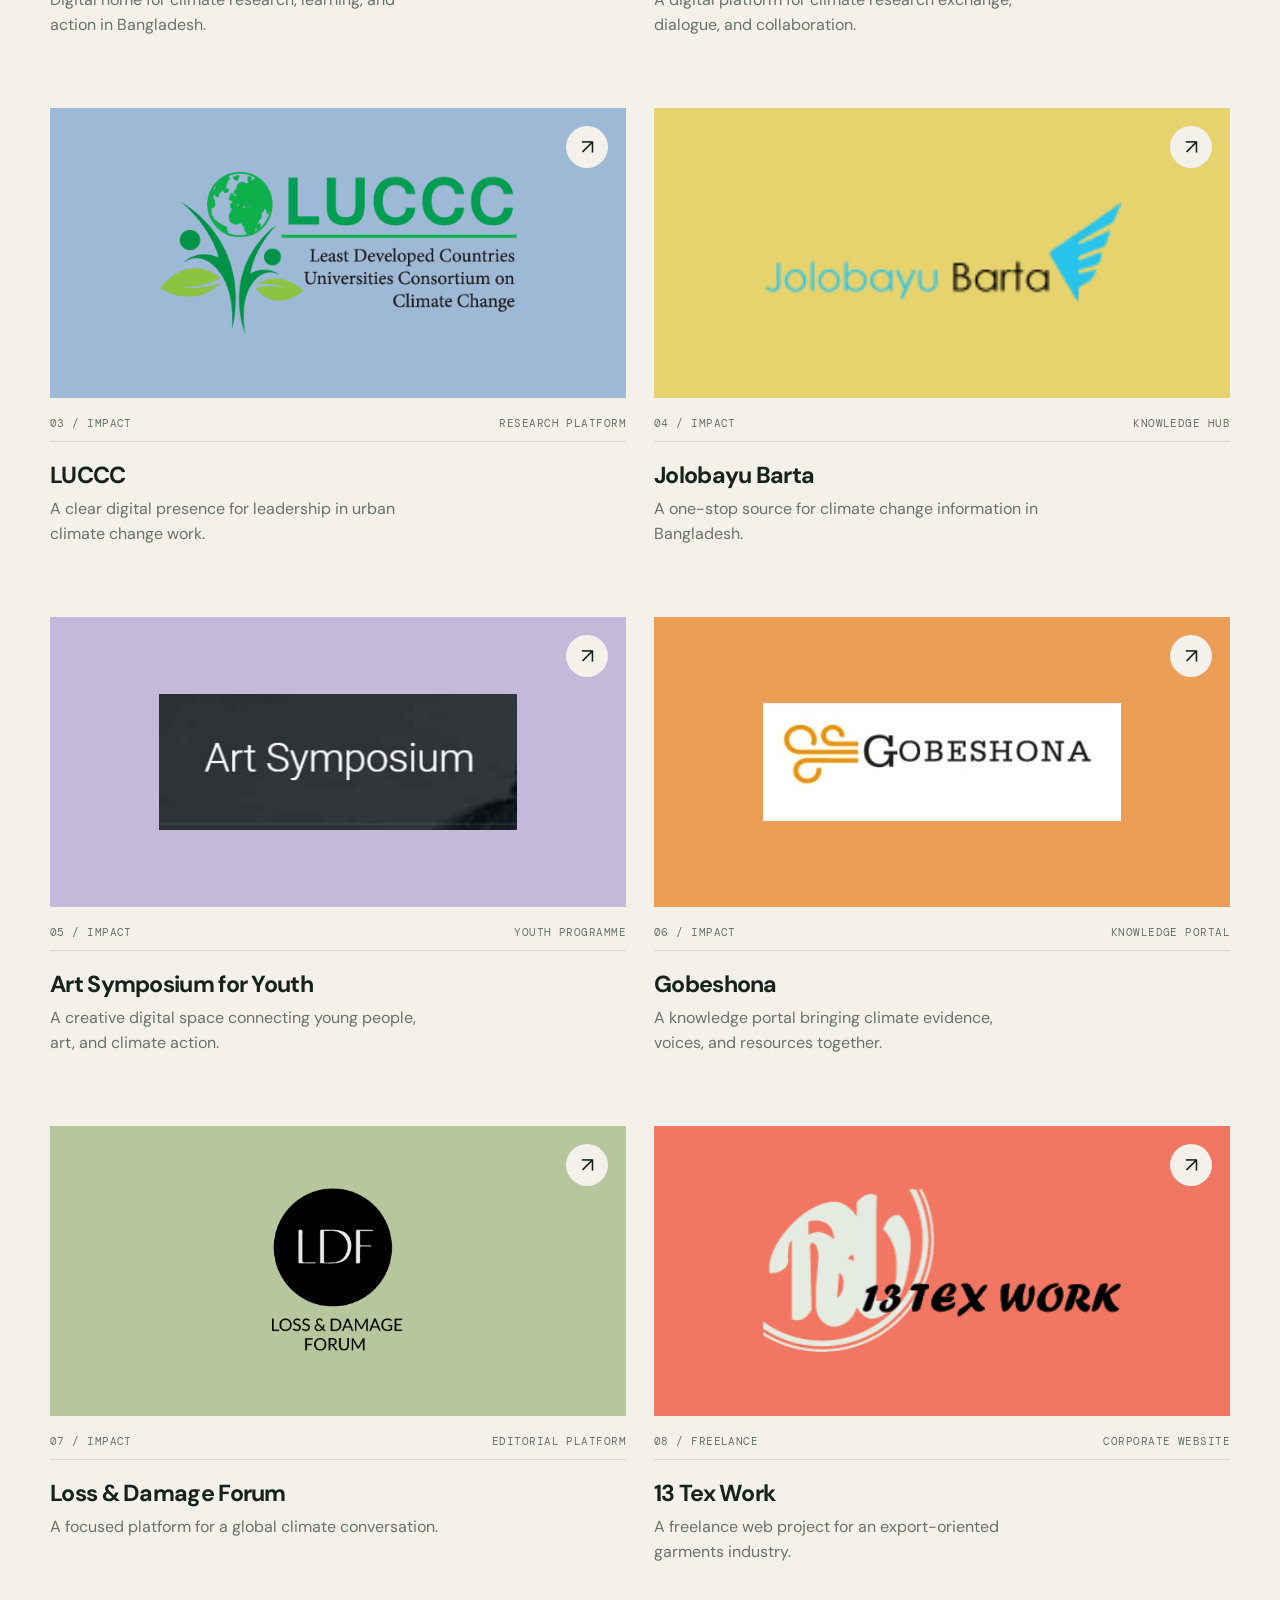
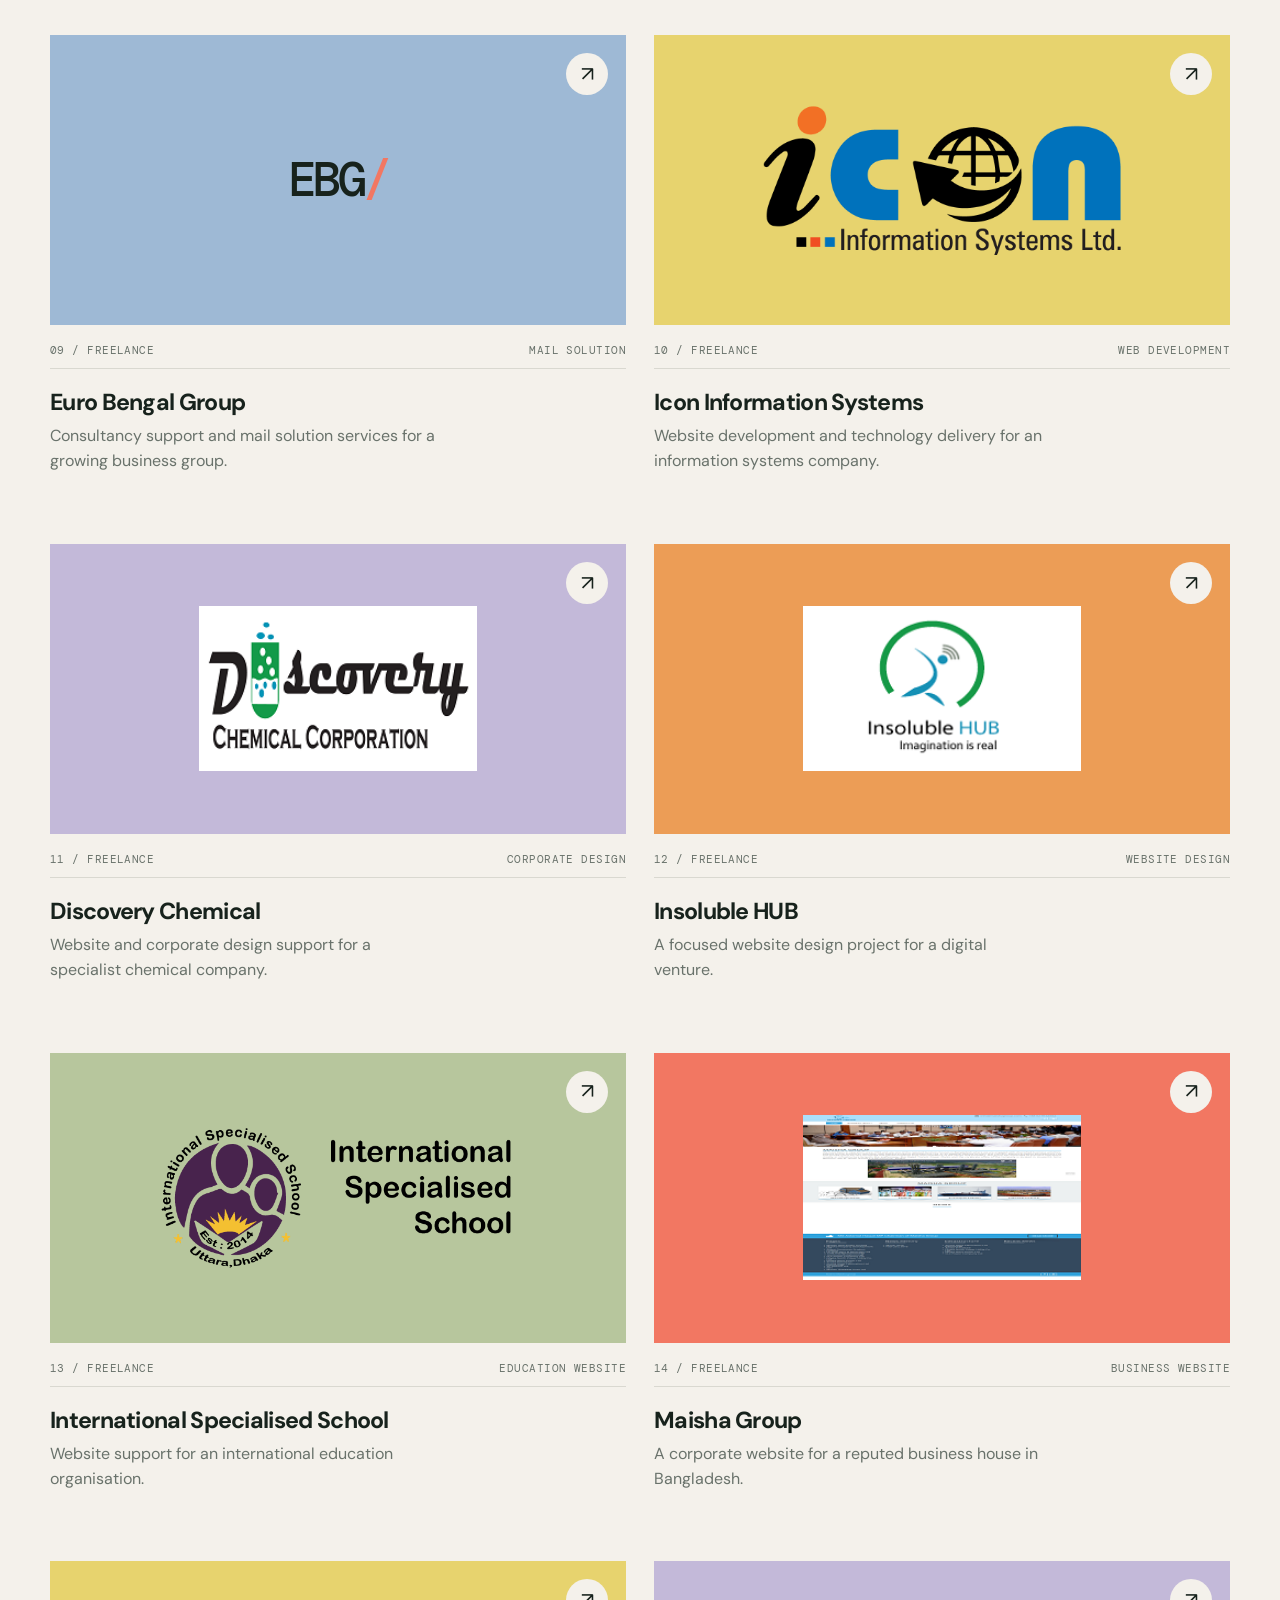
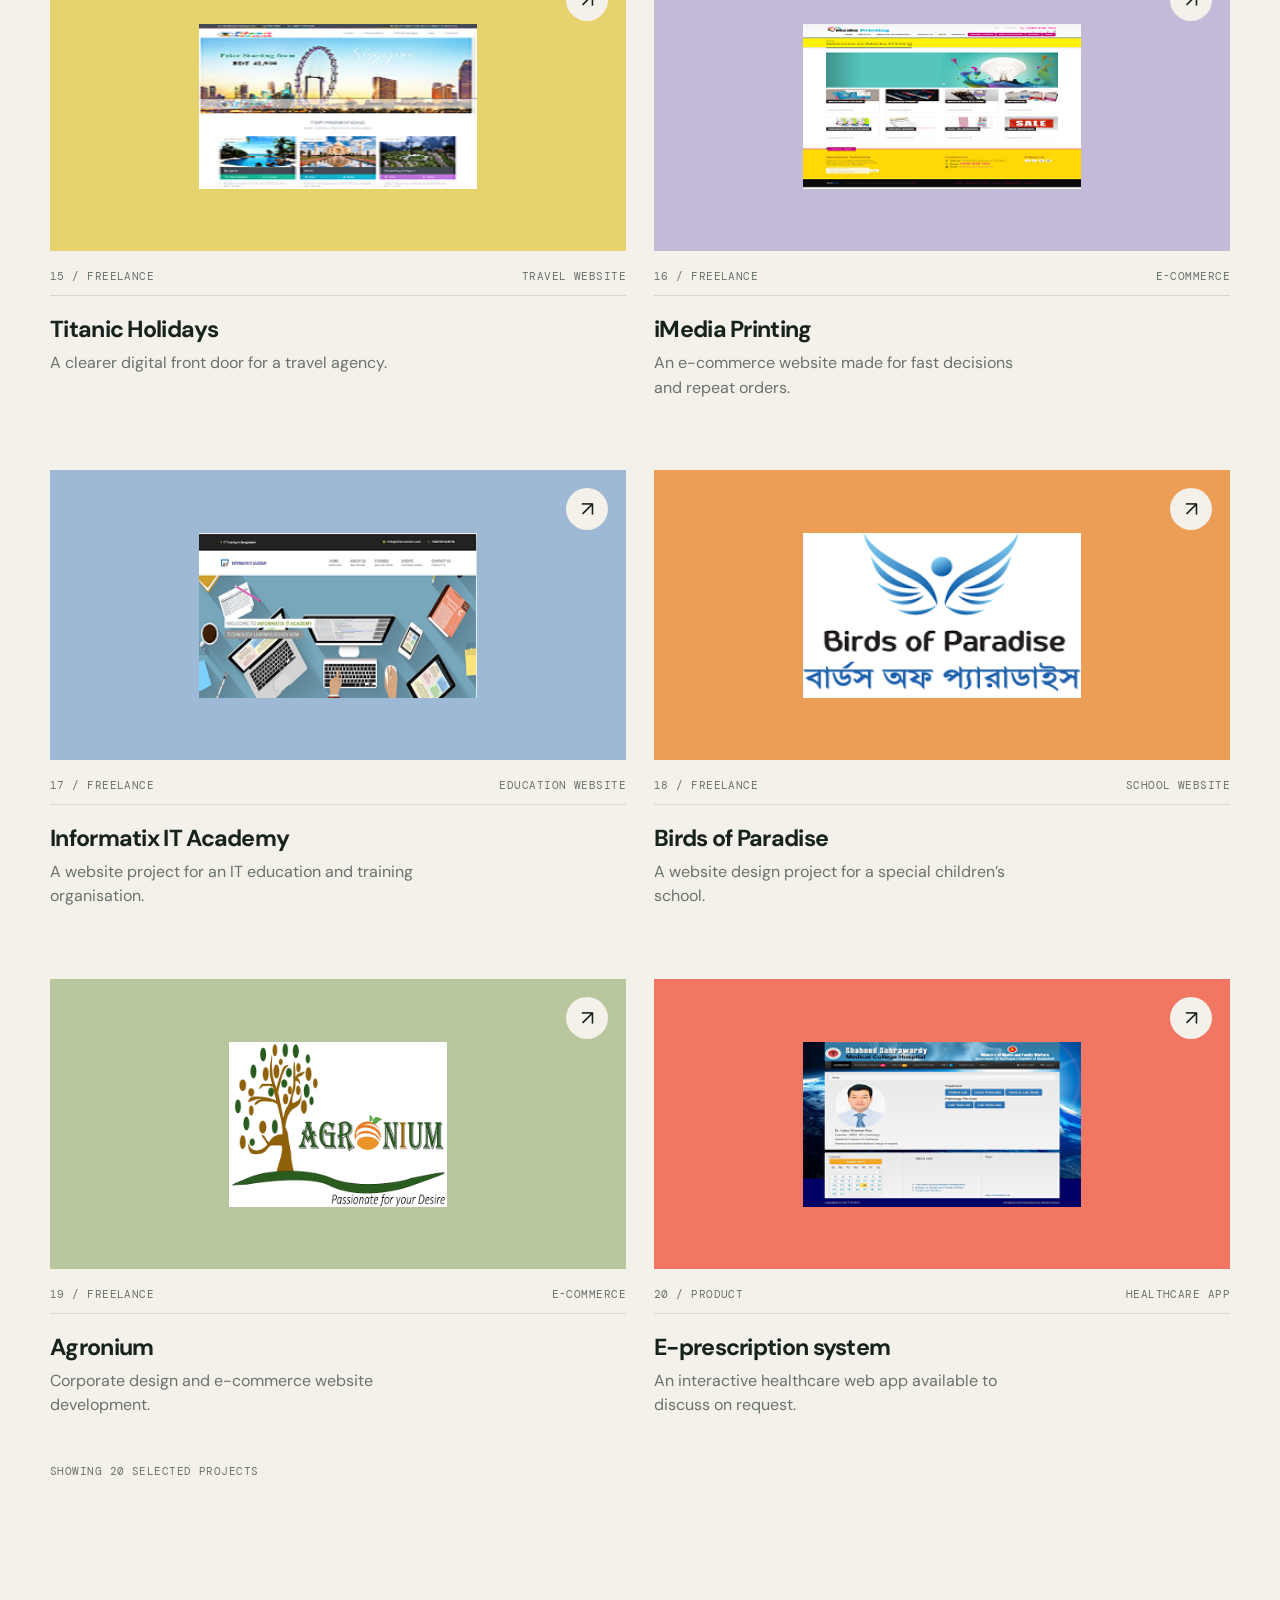
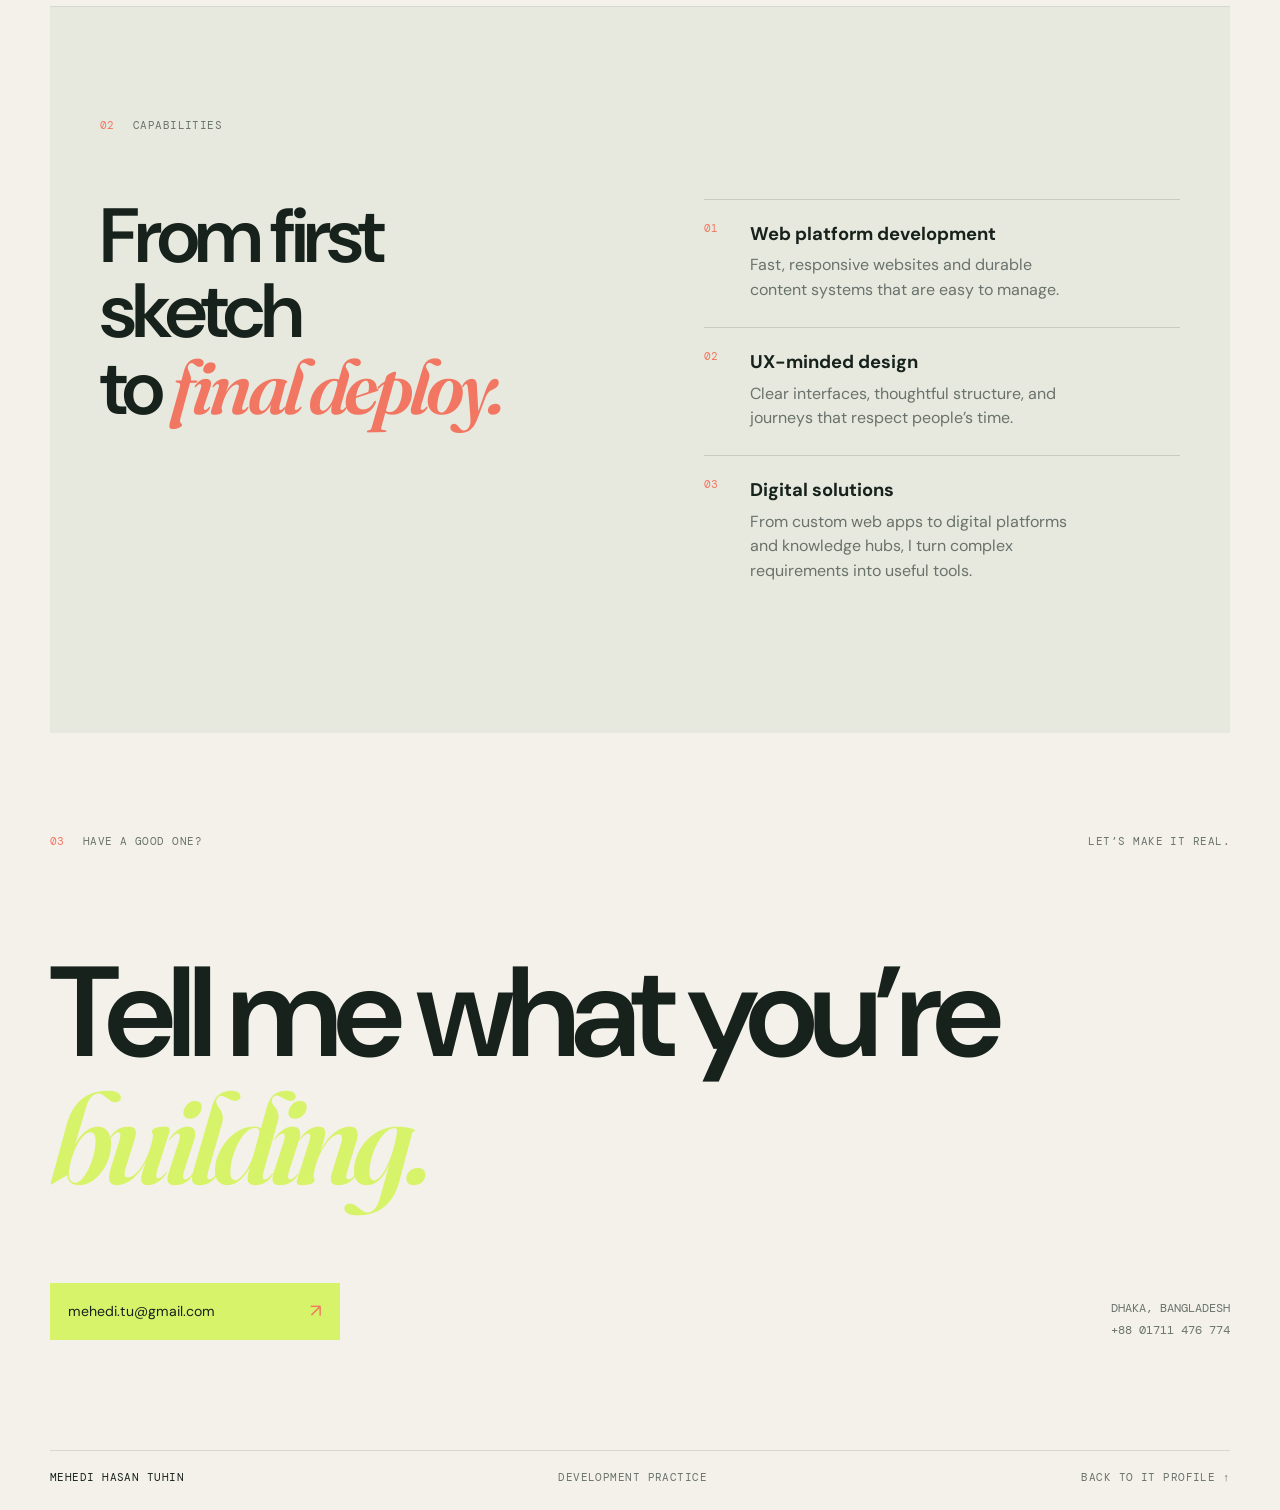
==== commit 280b7f9d: "Revert "Show project domains with expandable details" This reverts commit 89d836405ae2da7775691bfde8" ====
--- a/dev/index.html
+++ b/dev/index.html
@@ -3,18 +3,16 @@
 <head>
   <meta charset="utf-8">
   <meta name="viewport" content="width=device-width, initial-scale=1">
-  <meta name="description" content="tuhinitsme.github.io — web platforms, digital platforms, knowledge portals, and practical digital solutions by Mehedi Hasan Tuhin.">
+  <meta name="description" content="Mehedi Hasan Tuhin's web platform and digital solutions practice: websites, digital platforms, knowledge portals, and useful products.">
   <meta name="author" content="Mehedi Hasan Tuhin">
   <meta name="keywords" content="web platform specialist, digital platform specialist, digital solutions, website development, Bangladesh">
   <link rel="canonical" href="https://tuhinitsme.github.io/dev/">
   <meta property="og:type" content="website">
-  <meta property="og:title" content="tuhinitsme.github.io | Web Platforms &amp; Digital Solutions">
+  <meta property="og:title" content="Web Platforms &amp; Digital Solutions | Mehedi Hasan Tuhin">
   <meta property="og:description" content="Web platforms, digital platforms, knowledge portals, and practical digital solutions built with purpose.">
   <meta property="og:url" content="https://tuhinitsme.github.io/dev/">
   <meta property="og:image" content="https://tuhinitsme.github.io/images/portfolio/ICCCAD.png">
   <meta name="twitter:card" content="summary_large_image">
-  <link rel="icon" type="image/svg+xml" href="../images/site-mark.svg">
-  <meta name="theme-color" content="#f4f1eb">
   <title>Web Platforms &amp; Digital Solutions | Mehedi Hasan Tuhin</title>
   <script type="application/ld+json">{"@context":"https://schema.org","@type":"ProfessionalService","name":"Mehedi Hasan Tuhin Development Practice","url":"https://tuhinitsme.github.io/dev/","description":"Web platform, digital platform, website development, and digital solutions practice.","areaServed":"Bangladesh","provider":{"@type":"Person","name":"Mehedi Hasan Tuhin","url":"https://tuhinitsme.github.io/"},"serviceType":["Web platform development","Digital platform development","Digital solutions","Website development"]}</script>
   <link rel="preconnect" href="https://fonts.googleapis.com">
@@ -24,38 +22,38 @@
 </head>
 <body>
   <header class="site-header">
-    <a class="brand" href="../" aria-label="Mehedi Hasan Tuhin home"><img src="../images/site-mark.svg" alt=""><span>Mehedi Hasan Tuhin</span></a>
+    <a class="brand" href="../" aria-label="Back to Mehedi Hasan Tuhin home">Mehedi Hasan Tuhin</a>
     <button class="menu-toggle" type="button" aria-expanded="false" aria-controls="site-nav"><span class="menu-toggle-label">Menu</span><span class="menu-icon" aria-hidden="true"><i></i><i></i></span></button>
     <nav class="site-nav" id="site-nav" aria-label="Development navigation"><a href="#work">Selected work</a><a href="#services">Capabilities</a><a href="../">IT profile <span aria-hidden="true">↗</span></a><a class="nav-contact" href="#contact">Start a project <span aria-hidden="true">↗</span></a></nav>
   </header>
   <main id="top">
-    <section class="hero hero-domain section-shell" aria-labelledby="hero-title"><h1 class="domain-title" id="hero-title">Selected project domains</h1></section>
-    <section class="work section-shell" id="work" aria-labelledby="work-title"><div class="section-heading"><div class="section-label"><span>01</span> Project archive</div><h2 id="work-title">A varied practice,<br><em>one clear standard.</em></h2></div><div class="work-toolbar" aria-label="Project controls"><p>Projects built for people doing important work.</p><div class="work-controls"><div class="filter-list" role="group" aria-label="Project categories"><button class="filter-button is-active" type="button" data-filter="all" aria-pressed="true">All</button><button class="filter-button" type="button" data-filter="impact" aria-pressed="false">Impact</button><button class="filter-button" type="button" data-filter="freelance" aria-pressed="false">Freelance</button><button class="filter-button" type="button" data-filter="product" aria-pressed="false">Products</button></div><div class="view-switch" role="group" aria-label="Project layout"><button class="view-button is-active" type="button" data-view="grid" aria-label="Grid view" aria-pressed="true" title="Grid view"><span class="view-icon view-icon-grid" aria-hidden="true"></span></button><button class="view-button" type="button" data-view="list" aria-label="List view" aria-pressed="false" title="List view"><span class="view-icon view-icon-list" aria-hidden="true"></span></button></div></div></div><div class="project-grid" id="project-grid">
-      <article class="project-card" data-category="impact"><a class="project-image image-sage" href="https://www.icccad.net" target="_blank" rel="noreferrer"><img src="../images/portfolio/ICCCAD.png" alt="ICCCAD logo"><span class="project-arrow" aria-hidden="true">↗</span></a><h3><a href="https://www.icccad.net" target="_blank" rel="noreferrer">icccad.net</a></h3><details class="project-details"><summary>Project details</summary><div class="project-meta"><span>Impact</span><span>Web platform</span></div><p><strong>ICCCAD.</strong> Digital home for climate research, learning, and action in Bangladesh.</p></details></article>
-      <article class="project-card" data-category="impact"><a class="project-image image-coral" href="http://conference.gobeshona.net/" target="_blank" rel="noreferrer"><img src="../images/portfolio/gobeshona-conference-logo-min.png" alt="Gobeshona conference logo"><span class="project-arrow" aria-hidden="true">↗</span></a><h3><a href="http://conference.gobeshona.net/" target="_blank" rel="noreferrer">conference.gobeshona.net</a></h3><details class="project-details"><summary>Project details</summary><div class="project-meta"><span>Impact</span><span>Conference platform</span></div><p><strong>Gobeshona Conference.</strong> A digital platform for climate research exchange, dialogue, and collaboration.</p></details></article>
-      <article class="project-card" data-category="impact"><a class="project-image image-blue" href="https://luccc.org" target="_blank" rel="noreferrer"><img src="../images/portfolio/luccc-logo.png" alt="LUCCC logo"><span class="project-arrow" aria-hidden="true">↗</span></a><h3><a href="https://luccc.org" target="_blank" rel="noreferrer">luccc.org</a></h3><details class="project-details"><summary>Project details</summary><div class="project-meta"><span>Impact</span><span>Research platform</span></div><p><strong>LUCCC.</strong> A clear digital presence for leadership in urban climate change work.</p></details></article>
-      <article class="project-card" data-category="impact"><a class="project-image image-yellow" href="http://jbarta.icccad.net" target="_blank" rel="noreferrer"><img src="../images/portfolio/jbarta.png" alt="Jolobayu Barta logo"><span class="project-arrow" aria-hidden="true">↗</span></a><h3><a href="http://jbarta.icccad.net" target="_blank" rel="noreferrer">jbarta.icccad.net</a></h3><details class="project-details"><summary>Project details</summary><div class="project-meta"><span>Impact</span><span>Knowledge hub</span></div><p><strong>Jolobayu Barta.</strong> A one-stop source for climate change information in Bangladesh.</p></details></article>
-      <article class="project-card" data-category="impact"><a class="project-image image-lilac" href="http://art-symposium-4youth.icccad.net/" target="_blank" rel="noreferrer"><img src="../images/portfolio/youth-sym-min.jpg" alt="Art Symposium for Youth preview"><span class="project-arrow" aria-hidden="true">↗</span></a><h3><a href="http://art-symposium-4youth.icccad.net/" target="_blank" rel="noreferrer">art-symposium-4youth.icccad.net</a></h3><details class="project-details"><summary>Project details</summary><div class="project-meta"><span>Impact</span><span>Youth programme</span></div><p><strong>Art Symposium for Youth.</strong> A creative digital space connecting young people, art, and climate action.</p></details></article>
-      <article class="project-card" data-category="impact"><a class="project-image image-orange" href="https://web.archive.org/web/20200425140823/http://gobeshona.net/" target="_blank" rel="noreferrer"><img src="../images/portfolio/gblogo.jpg" alt="Gobeshona logo"><span class="project-arrow" aria-hidden="true">↗</span></a><h3><a href="https://web.archive.org/web/20200425140823/http://gobeshona.net/" target="_blank" rel="noreferrer">gobeshona.net</a></h3><details class="project-details"><summary>Project details</summary><div class="project-meta"><span>Impact</span><span>Knowledge portal</span></div><p>A knowledge portal bringing climate evidence, voices, and resources together.</p></details></article>
-      <article class="project-card" data-category="impact"><a class="project-image image-sage" href="http://lossanddamageforum.org/" target="_blank" rel="noreferrer"><img src="../images/portfolio/lnd-Initials-Logo-s.png" alt="Loss and Damage Forum logo"><span class="project-arrow" aria-hidden="true">↗</span></a><h3><a href="http://lossanddamageforum.org/" target="_blank" rel="noreferrer">lossanddamageforum.org</a></h3><details class="project-details"><summary>Project details</summary><div class="project-meta"><span>Impact</span><span>Editorial platform</span></div><p><strong>Loss &amp; Damage Forum.</strong> A focused platform for a global climate conversation.</p></details></article>
-      <article class="project-card" data-category="freelance"><a class="project-image image-coral" href="https://13texworkbd.com/" target="_blank" rel="noreferrer"><img src="../images/portfolio/13texwork_logo.png" alt="13 Tex Work logo"><span class="project-arrow" aria-hidden="true">↗</span></a><h3><a href="https://13texworkbd.com/" target="_blank" rel="noreferrer">13texworkbd.com</a></h3><details class="project-details"><summary>Project details</summary><div class="project-meta"><span>Freelance</span><span>Corporate website</span></div><p><strong>13 Tex Work.</strong> A freelance web project for an export-oriented garments industry.</p></details></article>
-      <article class="project-card" data-category="freelance"><a class="project-image image-blue" href="https://ebigroup.com.bd/" target="_blank" rel="noreferrer"><span class="project-placeholder" aria-hidden="true">EBG<span>/</span></span><span class="project-arrow" aria-hidden="true">↗</span></a><h3><a href="https://ebigroup.com.bd/" target="_blank" rel="noreferrer">ebigroup.com.bd</a></h3><details class="project-details"><summary>Project details</summary><div class="project-meta"><span>Freelance</span><span>Mail solution</span></div><p><strong>Euro Bengal Group.</strong> Consultancy support and mail solution services for a growing business group.</p></details></article>
-      <article class="project-card" data-category="freelance"><a class="project-image image-yellow" href="http://iconisl.com" target="_blank" rel="noreferrer"><img src="../images/portfolio/iconisl.png" alt="Icon Information Systems logo"><span class="project-arrow" aria-hidden="true">↗</span></a><h3><a href="http://iconisl.com" target="_blank" rel="noreferrer">iconisl.com</a></h3><details class="project-details"><summary>Project details</summary><div class="project-meta"><span>Freelance</span><span>Web development</span></div><p><strong>Icon Information Systems.</strong> Website development and technology delivery for an information systems company.</p></details></article>
-      <article class="project-card" data-category="freelance"><a class="project-image image-lilac" href="http://discovery-chemical.com/" target="_blank" rel="noreferrer"><img src="../images/portfolio/dicovery-logo.png" alt="Discovery Chemical logo"><span class="project-arrow" aria-hidden="true">↗</span></a><h3><a href="http://discovery-chemical.com/" target="_blank" rel="noreferrer">discovery-chemical.com</a></h3><details class="project-details"><summary>Project details</summary><div class="project-meta"><span>Freelance</span><span>Corporate design</span></div><p><strong>Discovery Chemical.</strong> Website and corporate design support for a specialist chemical company.</p></details></article>
-      <article class="project-card" data-category="freelance"><a class="project-image image-orange" href="http://insolublehub.com" target="_blank" rel="noreferrer"><img src="../images/portfolio/insolube.png" alt="Insoluble HUB logo"><span class="project-arrow" aria-hidden="true">↗</span></a><h3><a href="http://insolublehub.com" target="_blank" rel="noreferrer">insolublehub.com</a></h3><details class="project-details"><summary>Project details</summary><div class="project-meta"><span>Freelance</span><span>Website design</span></div><p><strong>Insoluble HUB.</strong> A focused website design project for a digital venture.</p></details></article>
-      <article class="project-card" data-category="freelance"><a class="project-image image-sage" href="http://www.intspschool.com" target="_blank" rel="noreferrer"><img src="../images/portfolio/intspschool.png" alt="International Specialised School logo"><span class="project-arrow" aria-hidden="true">↗</span></a><h3><a href="http://www.intspschool.com" target="_blank" rel="noreferrer">intspschool.com</a></h3><details class="project-details"><summary>Project details</summary><div class="project-meta"><span>Freelance</span><span>Education website</span></div><p><strong>International Specialised School.</strong> Website support for an international education organisation.</p></details></article>
-      <article class="project-card" data-category="freelance"><a class="project-image image-coral" href="http://www.maishagroup.com/" target="_blank" rel="noreferrer"><img src="../images/portfolio/maishagroup.png" alt="Maisha Group logo"><span class="project-arrow" aria-hidden="true">↗</span></a><h3><a href="http://www.maishagroup.com/" target="_blank" rel="noreferrer">maishagroup.com</a></h3><details class="project-details"><summary>Project details</summary><div class="project-meta"><span>Freelance</span><span>Business website</span></div><p><strong>Maisha Group.</strong> A corporate website for a reputed business house in Bangladesh.</p></details></article>
-      <article class="project-card" data-category="freelance"><a class="project-image image-yellow" href="http://www.titanicholidays.com" target="_blank" rel="noreferrer"><img src="../images/portfolio/titanic-web.png" alt="Titanic Holidays website preview"><span class="project-arrow" aria-hidden="true">↗</span></a><h3><a href="http://www.titanicholidays.com" target="_blank" rel="noreferrer">titanicholidays.com</a></h3><details class="project-details"><summary>Project details</summary><div class="project-meta"><span>Freelance</span><span>Travel website</span></div><p><strong>Titanic Holidays.</strong> A clearer digital front door for a travel agency.</p></details></article>
-      <article class="project-card" data-category="freelance"><a class="project-image image-lilac" href="http://www.imediaprinting.com.au" target="_blank" rel="noreferrer"><img src="../images/portfolio/imediaprinting.png" alt="iMedia Printing logo"><span class="project-arrow" aria-hidden="true">↗</span></a><h3><a href="http://www.imediaprinting.com.au" target="_blank" rel="noreferrer">imediaprinting.com.au</a></h3><details class="project-details"><summary>Project details</summary><div class="project-meta"><span>Freelance</span><span>E-commerce</span></div><p><strong>iMedia Printing.</strong> An e-commerce website made for fast decisions and repeat orders.</p></details></article>
-      <article class="project-card" data-category="freelance"><a class="project-image image-blue" href="http://www.informatixit.com" target="_blank" rel="noreferrer"><img src="../images/portfolio/informatix-web.png" alt="Informatix IT Academy logo"><span class="project-arrow" aria-hidden="true">↗</span></a><h3><a href="http://www.informatixit.com" target="_blank" rel="noreferrer">informatixit.com</a></h3><details class="project-details"><summary>Project details</summary><div class="project-meta"><span>Freelance</span><span>Education website</span></div><p><strong>Informatix IT Academy.</strong> A website project for an IT education and training organisation.</p></details></article>
-      <article class="project-card" data-category="freelance"><a class="project-image image-orange" href="http://bop.tuhinitsme.ml" target="_blank" rel="noreferrer"><img src="../images/portfolio/bop-logo.png" alt="Birds of Paradise logo"><span class="project-arrow" aria-hidden="true">↗</span></a><h3><a href="http://bop.tuhinitsme.ml" target="_blank" rel="noreferrer">bop.tuhinitsme.ml</a></h3><details class="project-details"><summary>Project details</summary><div class="project-meta"><span>Freelance</span><span>School website</span></div><p><strong>Birds of Paradise.</strong> A website design project for a special children’s school.</p></details></article>
-      <article class="project-card" data-category="freelance"><a class="project-image image-sage" href="http://www.agronium.com/" target="_blank" rel="noreferrer"><img src="../images/portfolio/agronium-logo.png" alt="Agronium logo"><span class="project-arrow" aria-hidden="true">↗</span></a><h3><a href="http://www.agronium.com/" target="_blank" rel="noreferrer">agronium.com</a></h3><details class="project-details"><summary>Project details</summary><div class="project-meta"><span>Freelance</span><span>E-commerce</span></div><p><strong>Agronium.</strong> Corporate design and e-commerce website development.</p></details></article>
-      <article class="project-card" data-category="product"><a class="project-image image-coral" href="mailto:mehedi.tu@gmail.com?subject=E-prescription%20system%20enquiry"><img src="../images/portfolio/eprescrip.png" alt="E-prescription system graphic"><span class="project-arrow" aria-hidden="true">↗</span></a><h3>E-prescription system</h3><details class="project-details"><summary>Project details</summary><div class="project-meta"><span>Product</span><span>Healthcare app</span></div><p>An interactive healthcare web app available to discuss on request.</p></details></article>
-    </div><div class="project-footer"><p class="project-count" aria-live="polite">Showing <span id="visible-count">6</span> of <span id="total-count">20</span> projects</p><button class="show-more-button" id="project-toggle" type="button" aria-expanded="false">Show all 20 projects <span aria-hidden="true">↓</span></button></div></section>
+    <section class="hero section-shell" aria-labelledby="hero-title"><div class="hero-kicker"><span class="pulse"></span> Web platform &amp; digital solutions <span class="mono">/ websites · products · platforms</span></div><div class="hero-grid"><h1 id="hero-title">Digital work with <em>purpose.</em></h1><div class="hero-aside"><p>A focused practice for turning complex ideas into clear, useful web platforms, digital platforms, and online experiences.</p><a class="text-link" href="../">Back to my IT profile <span aria-hidden="true">↗</span></a></div></div><div class="hero-footer"><p>Web development · UX-minded builds · Digital platforms</p><p class="mono">Dhaka, Bangladesh <span aria-hidden="true">↘</span></p></div></section>
+    <section class="work section-shell" id="work" aria-labelledby="work-title"><div class="section-heading"><div class="section-label"><span>01</span> Selected work</div><h2 id="work-title">A varied practice,<br><em>one clear standard.</em></h2></div><div class="work-toolbar" aria-label="Filter projects"><p>Projects built for people doing important work.</p><div class="filter-list" role="group" aria-label="Project categories"><button class="filter-button is-active" type="button" data-filter="all">All</button><button class="filter-button" type="button" data-filter="impact">Impact</button><button class="filter-button" type="button" data-filter="freelance">Freelance</button><button class="filter-button" type="button" data-filter="product">Products</button></div></div><div class="project-grid">
+      <article class="project-card" data-category="impact"><a class="project-image image-sage" href="https://www.icccad.net" target="_blank" rel="noreferrer"><img src="../images/portfolio/ICCCAD.png" alt="ICCCAD logo"><span class="project-arrow" aria-hidden="true">↗</span></a><div class="project-meta"><span>01 / Impact</span><span>Web platform</span></div><h3>ICCCAD</h3><p>Digital home for climate research, learning, and action in Bangladesh.</p></article>
+      <article class="project-card" data-category="impact"><a class="project-image image-coral" href="http://conference.gobeshona.net/" target="_blank" rel="noreferrer"><img src="../images/portfolio/gobeshona-conference-logo-min.png" alt="Gobeshona conference logo"><span class="project-arrow" aria-hidden="true">↗</span></a><div class="project-meta"><span>02 / Impact</span><span>Conference platform</span></div><h3>Gobeshona Conference</h3><p>A digital platform for climate research exchange, dialogue, and collaboration.</p></article>
+      <article class="project-card" data-category="impact"><a class="project-image image-blue" href="https://luccc.org" target="_blank" rel="noreferrer"><img src="../images/portfolio/luccc-logo.png" alt="LUCCC logo"><span class="project-arrow" aria-hidden="true">↗</span></a><div class="project-meta"><span>03 / Impact</span><span>Research platform</span></div><h3>LUCCC</h3><p>A clear digital presence for leadership in urban climate change work.</p></article>
+      <article class="project-card" data-category="impact"><a class="project-image image-yellow" href="http://jbarta.icccad.net" target="_blank" rel="noreferrer"><img src="../images/portfolio/jbarta.png" alt="Jolobayu Barta logo"><span class="project-arrow" aria-hidden="true">↗</span></a><div class="project-meta"><span>04 / Impact</span><span>Knowledge hub</span></div><h3>Jolobayu Barta</h3><p>A one-stop source for climate change information in Bangladesh.</p></article>
+      <article class="project-card" data-category="impact"><a class="project-image image-lilac" href="http://art-symposium-4youth.icccad.net/" target="_blank" rel="noreferrer"><img src="../images/portfolio/youth-sym-min.jpg" alt="Art Symposium for Youth preview"><span class="project-arrow" aria-hidden="true">↗</span></a><div class="project-meta"><span>05 / Impact</span><span>Youth programme</span></div><h3>Art Symposium for Youth</h3><p>A creative digital space connecting young people, art, and climate action.</p></article>
+      <article class="project-card" data-category="impact"><a class="project-image image-orange" href="https://web.archive.org/web/20200425140823/http://gobeshona.net/" target="_blank" rel="noreferrer"><img src="../images/portfolio/gblogo.jpg" alt="Gobeshona logo"><span class="project-arrow" aria-hidden="true">↗</span></a><div class="project-meta"><span>06 / Impact</span><span>Knowledge portal</span></div><h3>Gobeshona</h3><p>A knowledge portal bringing climate evidence, voices, and resources together.</p></article>
+      <article class="project-card" data-category="impact"><a class="project-image image-sage" href="http://lossanddamageforum.org/" target="_blank" rel="noreferrer"><img src="../images/portfolio/lnd-Initials-Logo-s.png" alt="Loss and Damage Forum logo"><span class="project-arrow" aria-hidden="true">↗</span></a><div class="project-meta"><span>07 / Impact</span><span>Editorial platform</span></div><h3>Loss &amp; Damage Forum</h3><p>A focused platform for a global climate conversation.</p></article>
+      <article class="project-card" data-category="freelance"><a class="project-image image-coral" href="https://13texworkbd.com/" target="_blank" rel="noreferrer"><img src="../images/portfolio/13texwork_logo.png" alt="13 Tex Work logo"><span class="project-arrow" aria-hidden="true">↗</span></a><div class="project-meta"><span>08 / Freelance</span><span>Corporate website</span></div><h3>13 Tex Work</h3><p>A freelance web project for an export-oriented garments industry.</p></article>
+      <article class="project-card" data-category="freelance"><a class="project-image image-blue" href="https://ebigroup.com.bd/" target="_blank" rel="noreferrer"><span class="project-placeholder" aria-hidden="true">EBG<span>/</span></span><span class="project-arrow" aria-hidden="true">↗</span></a><div class="project-meta"><span>09 / Freelance</span><span>Mail solution</span></div><h3>Euro Bengal Group</h3><p>Consultancy support and mail solution services for a growing business group.</p></article>
+      <article class="project-card" data-category="freelance"><a class="project-image image-yellow" href="http://iconisl.com" target="_blank" rel="noreferrer"><img src="../images/portfolio/iconisl.png" alt="Icon Information Systems logo"><span class="project-arrow" aria-hidden="true">↗</span></a><div class="project-meta"><span>10 / Freelance</span><span>Web development</span></div><h3>Icon Information Systems</h3><p>Website development and technology delivery for an information systems company.</p></article>
+      <article class="project-card" data-category="freelance"><a class="project-image image-lilac" href="http://discovery-chemical.com/" target="_blank" rel="noreferrer"><img src="../images/portfolio/dicovery-logo.png" alt="Discovery Chemical logo"><span class="project-arrow" aria-hidden="true">↗</span></a><div class="project-meta"><span>11 / Freelance</span><span>Corporate design</span></div><h3>Discovery Chemical</h3><p>Website and corporate design support for a specialist chemical company.</p></article>
+      <article class="project-card" data-category="freelance"><a class="project-image image-orange" href="http://insolublehub.com" target="_blank" rel="noreferrer"><img src="../images/portfolio/insolube.png" alt="Insoluble HUB logo"><span class="project-arrow" aria-hidden="true">↗</span></a><div class="project-meta"><span>12 / Freelance</span><span>Website design</span></div><h3>Insoluble HUB</h3><p>A focused website design project for a digital venture.</p></article>
+      <article class="project-card" data-category="freelance"><a class="project-image image-sage" href="http://www.intspschool.com" target="_blank" rel="noreferrer"><img src="../images/portfolio/intspschool.png" alt="International Specialised School logo"><span class="project-arrow" aria-hidden="true">↗</span></a><div class="project-meta"><span>13 / Freelance</span><span>Education website</span></div><h3>International Specialised School</h3><p>Website support for an international education organisation.</p></article>
+      <article class="project-card" data-category="freelance"><a class="project-image image-coral" href="http://www.maishagroup.com/" target="_blank" rel="noreferrer"><img src="../images/portfolio/maishagroup.png" alt="Maisha Group logo"><span class="project-arrow" aria-hidden="true">↗</span></a><div class="project-meta"><span>14 / Freelance</span><span>Business website</span></div><h3>Maisha Group</h3><p>A corporate website for a reputed business house in Bangladesh.</p></article>
+      <article class="project-card" data-category="freelance"><a class="project-image image-yellow" href="http://www.titanicholidays.com" target="_blank" rel="noreferrer"><img src="../images/portfolio/titanic-web.png" alt="Titanic Holidays website preview"><span class="project-arrow" aria-hidden="true">↗</span></a><div class="project-meta"><span>15 / Freelance</span><span>Travel website</span></div><h3>Titanic Holidays</h3><p>A clearer digital front door for a travel agency.</p></article>
+      <article class="project-card" data-category="freelance"><a class="project-image image-lilac" href="http://www.imediaprinting.com.au" target="_blank" rel="noreferrer"><img src="../images/portfolio/imediaprinting.png" alt="iMedia Printing logo"><span class="project-arrow" aria-hidden="true">↗</span></a><div class="project-meta"><span>16 / Freelance</span><span>E-commerce</span></div><h3>iMedia Printing</h3><p>An e-commerce website made for fast decisions and repeat orders.</p></article>
+      <article class="project-card" data-category="freelance"><a class="project-image image-blue" href="http://www.informatixit.com" target="_blank" rel="noreferrer"><img src="../images/portfolio/informatix-web.png" alt="Informatix IT Academy logo"><span class="project-arrow" aria-hidden="true">↗</span></a><div class="project-meta"><span>17 / Freelance</span><span>Education website</span></div><h3>Informatix IT Academy</h3><p>A website project for an IT education and training organisation.</p></article>
+      <article class="project-card" data-category="freelance"><a class="project-image image-orange" href="http://bop.tuhinitsme.ml" target="_blank" rel="noreferrer"><img src="../images/portfolio/bop-logo.png" alt="Birds of Paradise logo"><span class="project-arrow" aria-hidden="true">↗</span></a><div class="project-meta"><span>18 / Freelance</span><span>School website</span></div><h3>Birds of Paradise</h3><p>A website design project for a special children’s school.</p></article>
+      <article class="project-card" data-category="freelance"><a class="project-image image-sage" href="http://www.agronium.com/" target="_blank" rel="noreferrer"><img src="../images/portfolio/agronium-logo.png" alt="Agronium logo"><span class="project-arrow" aria-hidden="true">↗</span></a><div class="project-meta"><span>19 / Freelance</span><span>E-commerce</span></div><h3>Agronium</h3><p>Corporate design and e-commerce website development.</p></article>
+      <article class="project-card" data-category="product"><a class="project-image image-coral" href="mailto:mehedi.tu@gmail.com?subject=E-prescription%20system%20enquiry"><img src="../images/portfolio/eprescrip.png" alt="E-prescription system graphic"><span class="project-arrow" aria-hidden="true">↗</span></a><div class="project-meta"><span>20 / Product</span><span>Healthcare app</span></div><h3>E-prescription system</h3><p>An interactive healthcare web app available to discuss on request.</p></article>
+    </div><p class="project-count" aria-live="polite">Showing <span id="visible-count">20</span> selected projects</p></section>
     <section class="services section-shell" id="services" aria-labelledby="services-title"><div class="section-label"><span>02</span> Capabilities</div><div class="services-grid"><h2 id="services-title">From first sketch<br>to <em>final deploy.</em></h2><div class="service-list"><div class="service-item"><span>01</span><h3>Web platform development</h3><p>Fast, responsive websites and durable content systems that are easy to manage.</p></div><div class="service-item"><span>02</span><h3>UX-minded design</h3><p>Clear interfaces, thoughtful structure, and journeys that respect people’s time.</p></div><div class="service-item"><span>03</span><h3>Digital solutions</h3><p>From custom web apps to digital platforms and knowledge hubs, I turn complex requirements into useful tools.</p></div></div></div></section>
     <section class="contact section-shell" id="contact" aria-labelledby="contact-title"><div class="contact-top"><span class="section-label"><span>03</span> Have a good one?</span><span class="mono">Let’s make it real.</span></div><h2 id="contact-title">Tell me what you’re<br><em>building.</em></h2><div class="contact-bottom"><a class="button button-light" href="mailto:mehedi.tu@gmail.com?subject=Project%20enquiry">mehedi.tu@gmail.com <span aria-hidden="true">↗</span></a><div class="contact-details"><span>Dhaka, Bangladesh</span><a href="tel:+8801711476774">+88 01711 476 774</a></div></div></section>
   </main>
-  <footer class="site-footer section-shell"><span>Mehedi Hasan Tuhin</span><span>Web platforms · digital solutions</span><a href="../">Back to IT profile ↑</a></footer>
+  <footer class="site-footer section-shell"><span>Mehedi Hasan Tuhin</span><span>Development practice</span><a href="../">Back to IT profile ↑</a></footer>
   <script src="../js/main.js"></script>
 </body>
 </html>
--- a/css/style.css
+++ b/css/style.css
@@ -22,8 +22,7 @@
 img { display: block; max-width: 100%; }
 .section-shell, .site-header { width: min(1180px, calc(100% - 64px)); margin-inline: auto; }
 .site-header { display: flex; align-items: center; justify-content: space-between; min-height: 92px; }
-.brand { display: inline-flex; align-items: center; gap: 11px; font-family: var(--mono); font-size: .95rem; font-weight: 500; }
-.brand img { width: 36px; height: 36px; }
+.brand { font-family: var(--mono); font-size: 1.05rem; font-weight: 500; letter-spacing: .04em; }
 .brand span { color: var(--coral); }
 .site-nav { display: flex; align-items: center; gap: 32px; font-size: .9rem; }
 .site-nav a { transition: color .2s ease; }
@@ -40,11 +39,6 @@
 h1, h2, h3, p { margin-top: 0; }
 h1, h2 { font-weight: 600; letter-spacing: -.055em; line-height: .98; }
 h1 { margin-bottom: 0; font-size: clamp(4rem, 8.5vw, 8.2rem); }
-.domain-title { display: flex; flex-direction: column; align-items: flex-start; font-size: clamp(3.7rem, 8.5vw, 8.2rem); animation: title-arrive .8s cubic-bezier(.2,.8,.2,1) both; }
-.domain-title > span { white-space: nowrap; }
-.domain-title em { color: var(--coral); animation: title-arrive .8s .12s cubic-bezier(.2,.8,.2,1) both; }
-.domain-dot { color: var(--coral); }
-@keyframes title-arrive { from { opacity: 0; transform: translateY(22px); } to { opacity: 1; transform: translateY(0); } }
 h2 { font-size: clamp(3rem, 6vw, 6rem); }
 em { color: var(--coral); font-family: var(--serif); font-style: italic; font-weight: 600; letter-spacing: -.06em; }
 .hero-aside { max-width: 295px; padding-bottom: 12px; }
@@ -72,45 +66,20 @@
 .section-heading em { color: var(--blue); }
 .work-toolbar { display: flex; justify-content: space-between; align-items: center; gap: 30px; margin: 76px 0 28px; color: var(--muted); }
 .work-toolbar p { margin: 0; }
-.work-controls { display: flex; align-items: center; justify-content: flex-end; gap: 14px; }
 .filter-list { display: flex; gap: 7px; flex-wrap: wrap; }
 .filter-button { padding: 8px 13px; background: transparent; border: 1px solid var(--line); color: var(--muted); font-family: var(--mono); font-size: .67rem; text-transform: uppercase; }
-.filter-button { transition: color .2s ease, background .2s ease, border-color .2s ease; }
 .filter-button:hover, .filter-button:focus-visible, .filter-button.is-active { border-color: var(--ink); color: var(--ink); background: var(--lime); }
-.view-switch { display: flex; gap: 4px; border-left: 1px solid var(--line); padding-left: 12px; }
-.view-button { display: grid; place-items: center; width: 36px; height: 36px; padding: 0; background: transparent; color: var(--muted); transition: color .2s ease, background .2s ease; }
-.view-button:hover, .view-button:focus-visible, .view-button.is-active { background: var(--lime); color: var(--ink); }
-.view-icon { position: relative; display: block; width: 16px; height: 16px; }
-.view-icon-grid { background: linear-gradient(currentColor 0 0) 0 0 / 6px 6px, linear-gradient(currentColor 0 0) 10px 0 / 6px 6px, linear-gradient(currentColor 0 0) 0 10px / 6px 6px, linear-gradient(currentColor 0 0) 10px 10px / 6px 6px; background-repeat: no-repeat; }
-.view-icon-list { background: linear-gradient(currentColor 0 0) 0 1px / 16px 2px, linear-gradient(currentColor 0 0) 0 7px / 16px 2px, linear-gradient(currentColor 0 0) 0 13px / 16px 2px; background-repeat: no-repeat; }
-.project-grid { display: grid; grid-template-columns: repeat(2, minmax(0, 1fr)); gap: 70px 28px; }
-.project-card { min-width: 0; animation: card-arrive .45s cubic-bezier(.2,.8,.2,1) both; animation-delay: var(--card-delay, 0ms); }
-.project-card[hidden] { display: none; }
-@keyframes card-arrive { from { opacity: 0; transform: translateY(12px); } to { opacity: 1; transform: translateY(0); } }
-.project-grid.is-list { grid-template-columns: 1fr; gap: 0; }
-.project-grid.is-list .project-card { display: grid; grid-template-columns: minmax(190px, .7fr) 1.3fr; grid-template-rows: auto auto 1fr; column-gap: 28px; border-top: 1px solid var(--line); padding: 18px 0; }
-.project-grid.is-list .project-card[hidden] { display: none; }
-.project-grid.is-list .project-image { grid-row: 1 / 4; min-height: 190px; }
-.project-grid.is-list .project-image img { width: 58%; max-height: 120px; }
-.project-grid.is-list .project-meta { align-self: end; margin-top: 0; }
-.project-grid.is-list .project-card h3 { margin: 12px 0 3px; }
-.project-grid.is-list .project-card p { max-width: 560px; }
+.project-grid { display: grid; grid-template-columns: repeat(2, 1fr); gap: 70px 28px; }
+.project-card { min-width: 0; }
 .project-image { position: relative; display: grid; place-items: center; min-height: 290px; overflow: hidden; }
 .project-image img { width: 62%; max-height: 165px; object-fit: contain; transition: transform .5s cubic-bezier(.2,.8,.2,1); }
 .project-image:hover img, .project-image:focus-visible img { transform: scale(1.07); }
 .image-sage { background: #b7c69d; }.image-coral { background: var(--coral); }.image-blue { background: var(--blue); }.image-yellow { background: var(--yellow); }.image-lilac { background: var(--lilac); }.image-orange { background: var(--orange); }.project-placeholder { color: var(--ink); font: 500 3rem var(--mono); letter-spacing: -.08em; }.project-placeholder span { color: var(--coral); }
 .project-arrow { position: absolute; top: 18px; right: 18px; display: grid; place-items: center; width: 42px; height: 42px; background: var(--paper); border-radius: 50%; font-size: 1.3rem; }
 .project-meta { display: flex; justify-content: space-between; gap: 20px; border-bottom: 1px solid var(--line); margin-top: 17px; padding-bottom: 9px; color: var(--muted); }
-.project-card h3 { margin: 16px 0 3px; font-size: 1.45rem; letter-spacing: -.03em; overflow-wrap: anywhere; }.project-card h3 a:hover, .project-card h3 a:focus-visible { color: var(--coral); }
+.project-card h3 { margin: 16px 0 3px; font-size: 1.45rem; letter-spacing: -.03em; }
 .project-card p { max-width: 390px; margin-bottom: 0; color: var(--muted); }
-.project-details { margin-top: 10px; border-top: 1px solid var(--line); }.project-details summary { display: flex; align-items: center; justify-content: space-between; gap: 14px; padding: 11px 0; color: var(--muted); cursor: pointer; font: .66rem var(--mono); text-transform: uppercase; list-style: none; }.project-details summary::-webkit-details-marker { display: none; }.project-details summary::after { content: "+"; color: var(--coral); font-size: 1rem; }.project-details[open] summary::after { content: "−"; }.project-details .project-meta { margin-top: 0; }
 .project-count { margin: 45px 0 0; color: var(--muted); }
-.project-footer { display: flex; align-items: center; justify-content: space-between; gap: 20px; margin-top: 42px; border-top: 1px solid var(--line); padding-top: 15px; }
-.project-footer .project-count { margin: 0; }
-.show-more-button { display: inline-flex; align-items: center; gap: 18px; padding: 10px 0; border-bottom: 1px solid var(--ink); background: transparent; color: var(--ink); cursor: pointer; font: .7rem var(--mono); text-transform: uppercase; }
-.show-more-button[hidden] { display: none; }
-.show-more-button span { color: var(--coral); font-size: 1rem; }
-.show-more-button:hover, .show-more-button:focus-visible { color: var(--coral); }
 .services { background: #e7e9df; max-width: 100%; padding-inline: max(32px, calc((100% - 1180px) / 2)); }
 .services-grid { display: grid; grid-template-columns: 1fr 1fr; gap: 10vw; margin-top: 65px; }
 .services h2 em { color: var(--coral); }
@@ -132,8 +101,6 @@
 @media (max-width: 760px) {
   .section-shell, .site-header { width: min(100% - 40px, 1180px); }
   .site-header { min-height: 74px; }
-  .brand { gap: 8px; font-size: .75rem; }
-  .brand img { width: 32px; height: 32px; }
   .menu-toggle { display: flex; align-items: center; gap: 10px; padding: 8px 0; font-family: var(--mono); font-size: .7rem; text-transform: uppercase; }
   .menu-icon { display: flex; flex-direction: column; gap: 5px; width: 22px; }
   .menu-icon i { display: block; height: 1px; background: var(--ink); }
@@ -156,17 +123,9 @@
   .section-heading { display: block; }
   .section-heading h2 { margin-top: 45px; }
   .work-toolbar { display: block; margin: 50px 0 25px; }
-  .work-controls { justify-content: space-between; gap: 10px; margin-top: 18px; }
-  .filter-list { gap: 5px; }
-  .filter-button { padding: 8px 9px; font-size: .61rem; }
+  .filter-list { margin-top: 22px; }
   .project-grid { grid-template-columns: 1fr; gap: 55px; }
-  .project-footer { align-items: flex-start; flex-direction: column; gap: 12px; }
   .project-image { min-height: 250px; }
-  .project-grid.is-list { gap: 0; }
-  .project-grid.is-list .project-card { grid-template-columns: minmax(0, 1fr); grid-template-rows: auto; gap: 0; padding: 20px 0 26px; }
-  .project-grid.is-list .project-image { grid-row: auto; min-height: 220px; }
-  .project-grid.is-list .project-meta { margin-top: 14px; }
-  .domain-title { font-size: 1.8rem; }
   .services { padding-inline: 20px; }
   .contact { padding: 75px 0 85px; }
   .contact h2 { margin: 75px 0 55px; font-size: 4rem; }
@@ -176,4 +135,4 @@
   .site-footer { gap: 14px; flex-wrap: wrap; font-size: .62rem; }
 }
 :focus-visible { outline: 2px solid var(--coral); outline-offset: 4px; }
-@media (prefers-reduced-motion: reduce) { *, *::before, *::after { scroll-behavior: auto !important; transition-duration: .01ms !important; animation-duration: .01ms !important; animation-delay: 0ms !important; } }
+@media (prefers-reduced-motion: reduce) { *, *::before, *::after { scroll-behavior: auto !important; transition-duration: .01ms !important; animation-duration: .01ms !important; } }
